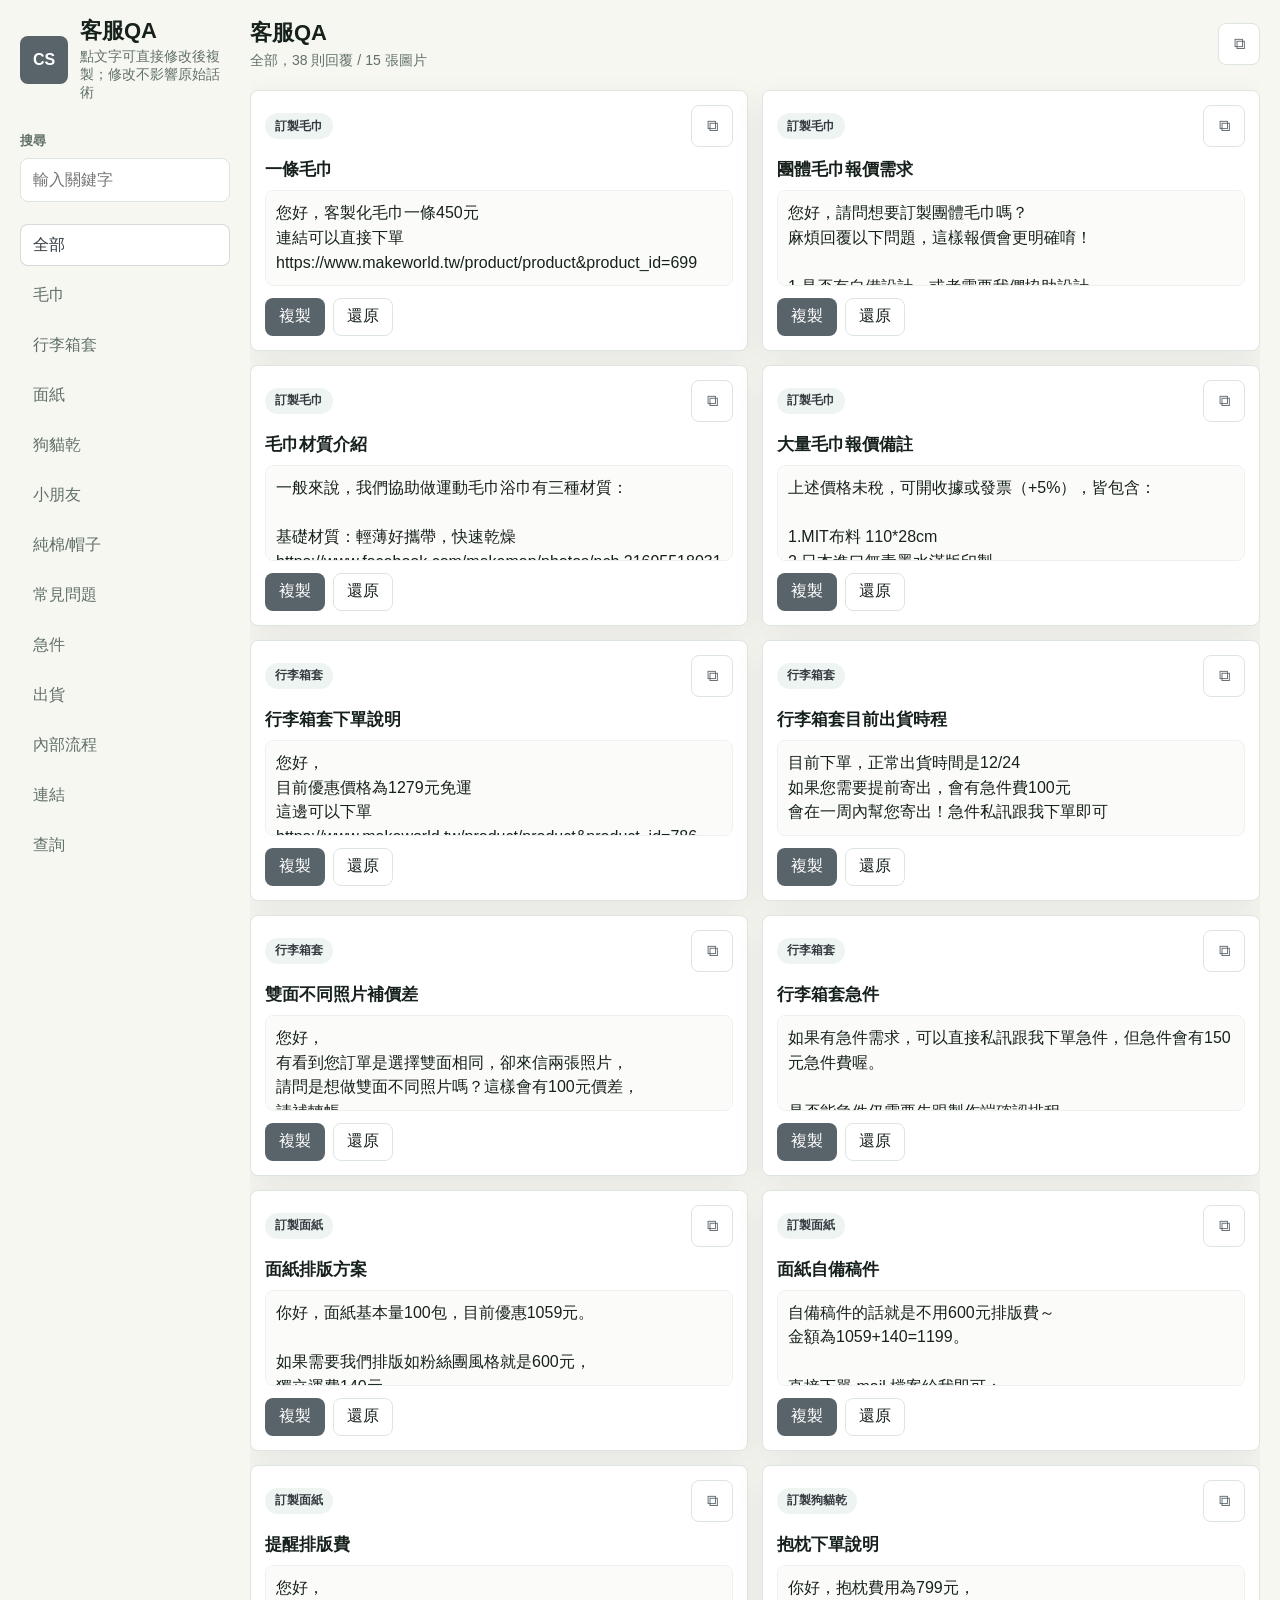
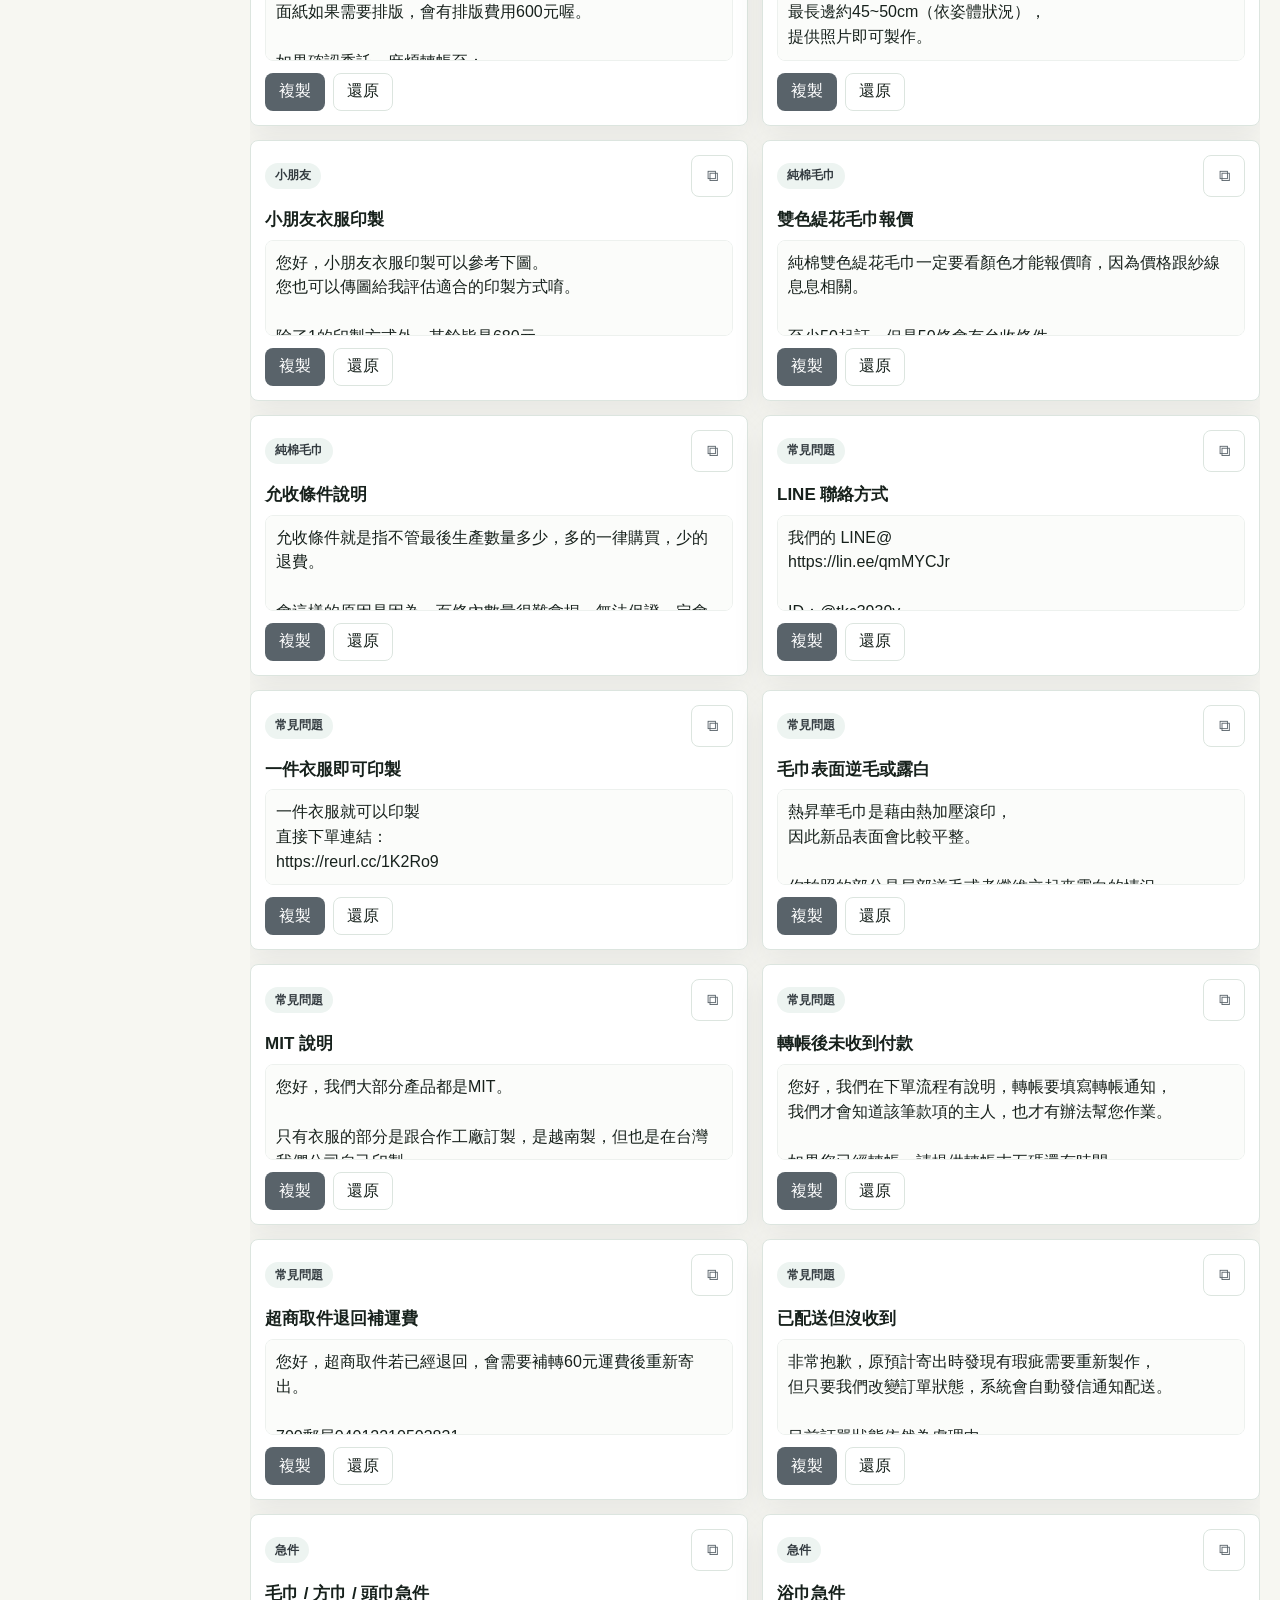
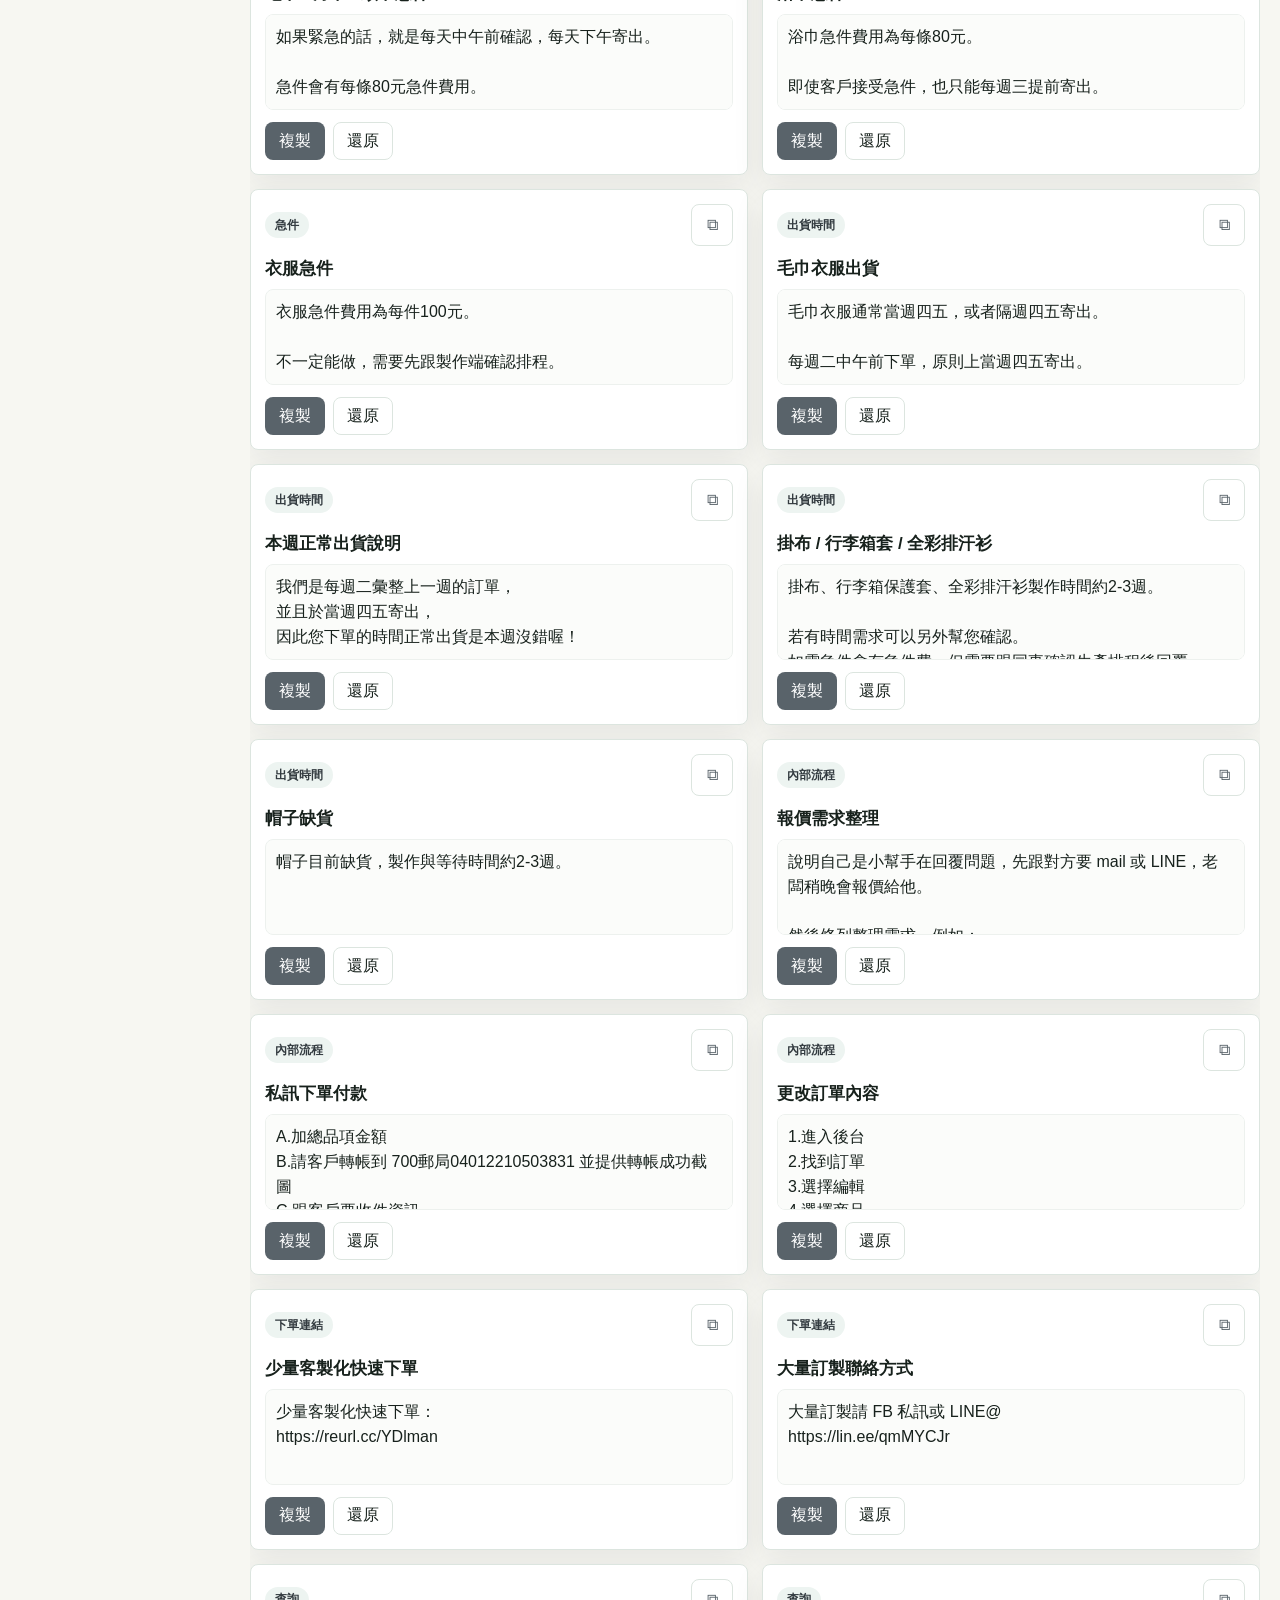
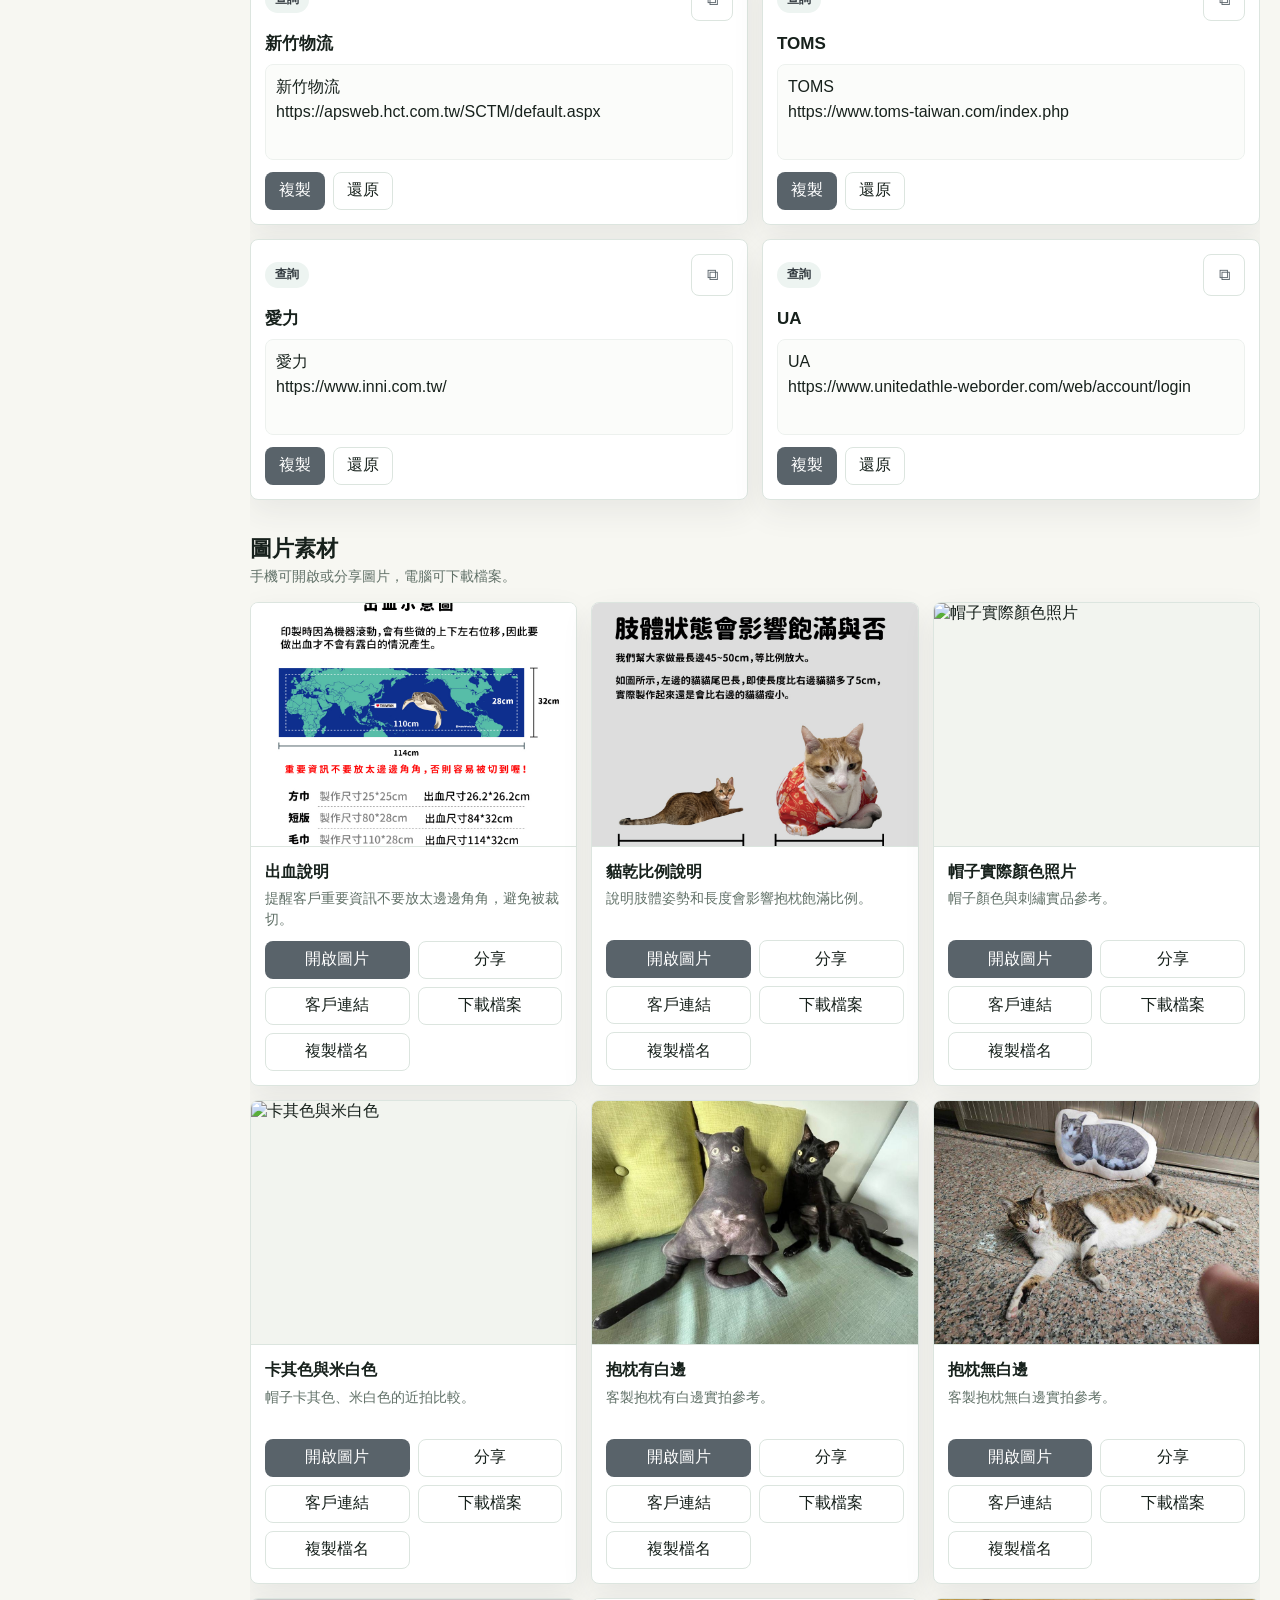
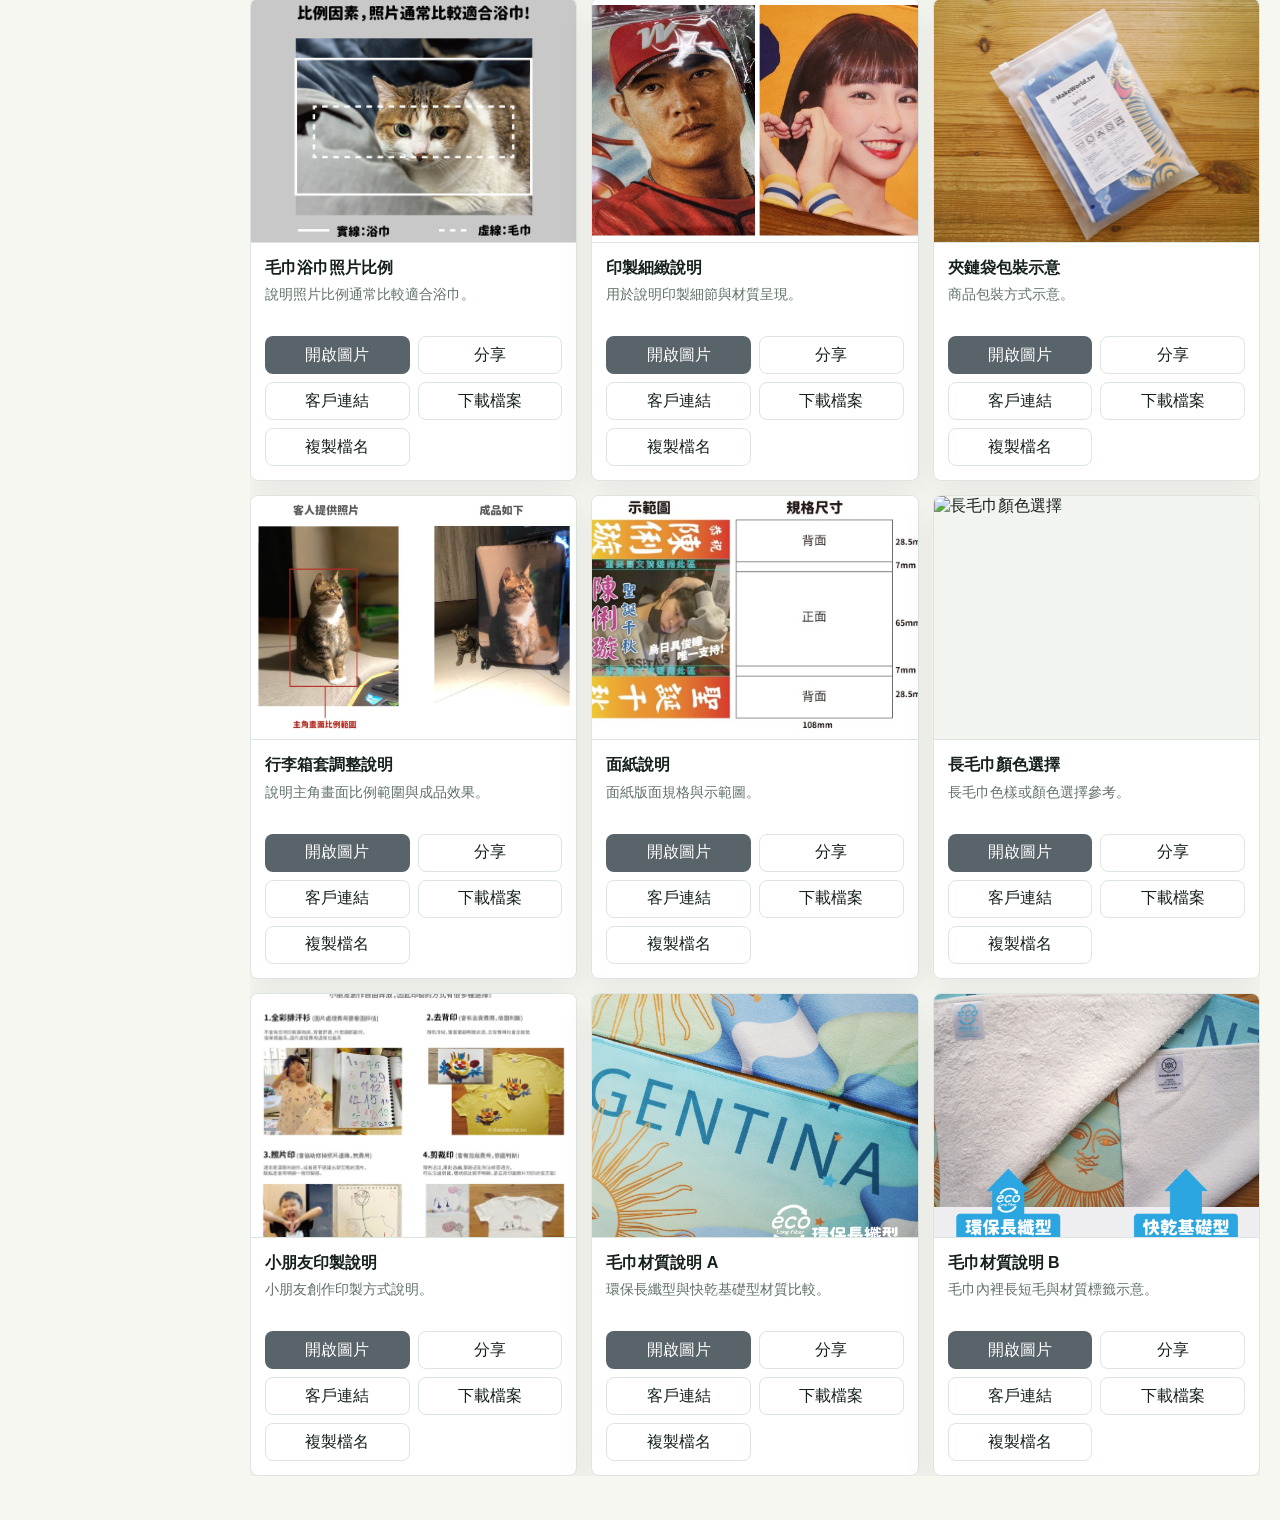
==== customer/index.html @ 4a52d810 "Unify quick tools desktop workflow" ====
<!doctype html>
<html lang="zh-Hant">
  <head>
    <meta charset="UTF-8" />
    <meta name="viewport" content="width=device-width, initial-scale=1.0" />
    <title>客服快捷台</title>
    <link rel="stylesheet" href="styles.css?v=20260612-unified-ui" />
  </head>
  <body>
    <main class="app-shell">
      <section class="workspace">
        <aside class="sidebar" aria-label="常見問題分類">
          <a class="brand" href="../" aria-label="回內部工具台">
            <div class="brand-mark" aria-hidden="true">CS</div>
            <div>
              <h1>客服QA</h1>
              <p>點文字可直接修改後複製；修改不影響原始話術</p>
            </div>
          </a>

          <div class="search-wrap">
            <label for="searchInput">搜尋</label>
            <input id="searchInput" type="search" placeholder="輸入關鍵字" autocomplete="off" />
          </div>

          <div class="tabs" id="tabs" role="tablist" aria-label="分類"></div>
        </aside>

        <section class="content-panel" aria-label="客服素材">
          <div class="toolbar">
            <div>
              <h2>客服QA</h2>
              <p id="resultCount">載入中</p>
            </div>
            <button class="icon-button" id="copyAllButton" type="button" title="複製目前顯示的全部回覆" aria-label="複製目前顯示的全部回覆">
              <span aria-hidden="true">⧉</span>
            </button>
          </div>

          <div class="faq-grid" id="faqGrid"></div>

          <div class="asset-header">
            <div>
              <h2>圖片素材</h2>
              <p>手機可開啟或分享圖片，電腦可下載檔案。</p>
            </div>
          </div>
          <div class="asset-grid" id="assetGrid"></div>
        </section>
      </section>
    </main>

    <div class="toast" id="toast" role="status" aria-live="polite"></div>

    <script src="script.js?v=20260612-unified-ui"></script>
  </body>
</html>
---- customer/styles.css ----
:root {
  color-scheme: light;
  --ink: #17211c;
  --muted: #617168;
  --line: #dce5df;
  --panel: #ffffff;
  --paper: #f7f8f3;
  --accent: #59636a;
  --accent-strong: #333b40;
  --warm: #8b6f5d;
  --blue: #59636a;
  --shadow: 0 18px 50px rgba(48, 56, 61, 0.11);
}

* {
  box-sizing: border-box;
}

body {
  margin: 0;
  min-height: 100vh;
  font-family: Inter, "Noto Sans TC", "PingFang TC", "Microsoft JhengHei", Arial, sans-serif;
  background: #f7f7f2;
  color: var(--ink);
}

button,
input,
textarea {
  font: inherit;
}

.app-shell {
  width: min(1240px, calc(100% - 28px));
  min-height: 100vh;
  margin: 0 auto;
  padding: 18px 0 44px;
}

.workspace {
  display: grid;
  grid-template-columns: 210px minmax(0, 1fr);
  gap: 20px;
  min-height: calc(100vh - 62px);
}

.sidebar {
  padding: 0;
  border-right: 0;
  background: transparent;
}

.brand {
  display: grid;
  grid-template-columns: 48px 1fr;
  gap: 12px;
  align-items: center;
  color: inherit;
  text-decoration: none;
}

.brand-mark {
  display: grid;
  place-items: center;
  width: 48px;
  height: 48px;
  border-radius: 8px;
  background: var(--accent);
  color: white;
  font-weight: 800;
  letter-spacing: 0;
}

h1,
h2,
p {
  margin: 0;
}

h1 {
  font-size: 22px;
  line-height: 1.2;
}

.brand p,
.toolbar p,
.asset-header p {
  color: var(--muted);
  margin-top: 4px;
  font-size: 14px;
}

.search-wrap {
  margin-top: 30px;
}

.search-wrap label {
  display: block;
  margin-bottom: 8px;
  color: var(--muted);
  font-size: 13px;
  font-weight: 700;
}

.search-wrap input {
  width: 100%;
  height: 44px;
  border: 1px solid var(--line);
  border-radius: 8px;
  padding: 0 12px;
  background: white;
  color: var(--ink);
  outline: none;
}

.search-wrap input:focus {
  border-color: var(--accent);
  box-shadow: 0 0 0 3px rgba(23, 107, 91, 0.14);
}

.tabs {
  display: grid;
  gap: 8px;
  margin-top: 22px;
}

.tab {
  min-height: 42px;
  border: 1px solid transparent;
  border-radius: 8px;
  background: transparent;
  color: var(--muted);
  text-align: left;
  padding: 0 12px;
  cursor: pointer;
}

.tab:hover,
.tab.active {
  border-color: rgba(89, 99, 106, 0.24);
  background: white;
  color: var(--accent-strong);
}

.content-panel {
  min-width: 0;
  padding: 0;
  overflow: hidden;
}

.toolbar,
.asset-header {
  display: flex;
  align-items: center;
  justify-content: space-between;
  gap: 16px;
}

.toolbar h2,
.asset-header h2 {
  font-size: 22px;
}

.icon-button {
  display: grid;
  place-items: center;
  flex: 0 0 auto;
  width: 42px;
  height: 42px;
  border: 1px solid var(--line);
  border-radius: 8px;
  background: white;
  color: var(--accent);
  cursor: pointer;
}

.icon-button:hover {
  border-color: var(--accent);
  background: #f2faf7;
}

.faq-grid {
  display: grid;
  grid-template-columns: repeat(2, minmax(0, 1fr));
  gap: 14px;
  margin-top: 20px;
}

.faq-card,
.asset-card {
  border: 1px solid var(--line);
  border-radius: 8px;
  background: var(--panel);
  box-shadow: 0 12px 32px rgba(48, 56, 61, 0.08);
  overflow: hidden;
}

.faq-card {
  display: grid;
  grid-template-rows: auto 1fr auto;
  min-height: 230px;
}

.faq-top {
  display: flex;
  align-items: center;
  justify-content: space-between;
  gap: 10px;
  padding: 14px 14px 0;
}

.tag {
  display: inline-flex;
  align-items: center;
  min-height: 26px;
  border-radius: 999px;
  padding: 0 10px;
  background: #edf4f1;
  color: var(--accent-strong);
  font-size: 12px;
  font-weight: 800;
}

.faq-card h3 {
  margin: 12px 14px 8px;
  font-size: 17px;
  line-height: 1.35;
}

.reply-text {
  margin: 0 14px;
  resize: none;
  min-height: 96px;
  border: 1px solid #edf1ee;
  border-radius: 8px;
  padding: 10px;
  color: var(--ink);
  background: #fbfcfa;
  line-height: 1.55;
}

.card-actions {
  display: flex;
  gap: 8px;
  padding: 12px 14px 14px;
}

.primary-button,
.secondary-button {
  display: inline-flex;
  align-items: center;
  justify-content: center;
  min-height: 38px;
  border-radius: 8px;
  border: 1px solid transparent;
  padding: 0 13px;
  cursor: pointer;
  white-space: nowrap;
  text-decoration: none;
}

.primary-button {
  background: var(--accent);
  color: white;
}

.primary-button:hover {
  background: var(--accent-strong);
}

.secondary-button {
  background: white;
  border-color: var(--line);
  color: var(--ink);
}

.secondary-button:hover {
  border-color: var(--warm);
  color: var(--warm);
}

.asset-header {
  margin-top: 34px;
}

.asset-grid {
  display: grid;
  grid-template-columns: repeat(3, minmax(0, 1fr));
  gap: 14px;
  margin-top: 16px;
}

.asset-preview {
  width: 100%;
  aspect-ratio: 4 / 3;
  display: block;
  background: #f2f4ef;
  border-bottom: 1px solid var(--line);
  object-fit: cover;
}

.asset-body {
  padding: 14px;
}

.asset-body h3 {
  margin: 0;
  font-size: 16px;
  line-height: 1.35;
}

.asset-body p {
  margin-top: 6px;
  min-height: 40px;
  color: var(--muted);
  font-size: 14px;
  line-height: 1.45;
}

.asset-actions {
  display: grid;
  grid-template-columns: repeat(2, minmax(0, 1fr));
  gap: 8px;
  margin-top: 12px;
}

.toast {
  position: fixed;
  right: 24px;
  bottom: 24px;
  transform: translateY(18px);
  opacity: 0;
  pointer-events: none;
  min-width: 180px;
  border-radius: 8px;
  background: #17211c;
  color: white;
  padding: 12px 14px;
  box-shadow: var(--shadow);
  transition: 180ms ease;
}

.toast.show {
  transform: translateY(0);
  opacity: 1;
}

.empty {
  grid-column: 1 / -1;
  min-height: 180px;
  display: grid;
  place-items: center;
  border: 1px dashed var(--line);
  border-radius: 8px;
  color: var(--muted);
  background: rgba(255, 255, 255, 0.65);
}

@media (max-width: 980px) {
  .app-shell {
    padding: 12px;
  }

  .workspace {
    grid-template-columns: 1fr;
  }

  .sidebar {
    border-right: 0;
    border-bottom: 1px solid var(--line);
  }

  .tabs {
    grid-template-columns: repeat(4, minmax(0, 1fr));
  }

  .tab {
    text-align: center;
    padding: 0 6px;
  }

  .faq-grid,
  .asset-grid {
    grid-template-columns: 1fr;
  }
}

@media (max-width: 560px) {
  .content-panel,
  .sidebar {
    padding: 18px;
  }

  .brand {
    grid-template-columns: 42px 1fr;
  }

  .brand-mark {
    width: 42px;
    height: 42px;
  }

  .tabs {
    grid-template-columns: repeat(2, minmax(0, 1fr));
  }

  .toolbar,
  .asset-header {
    align-items: flex-start;
  }
}
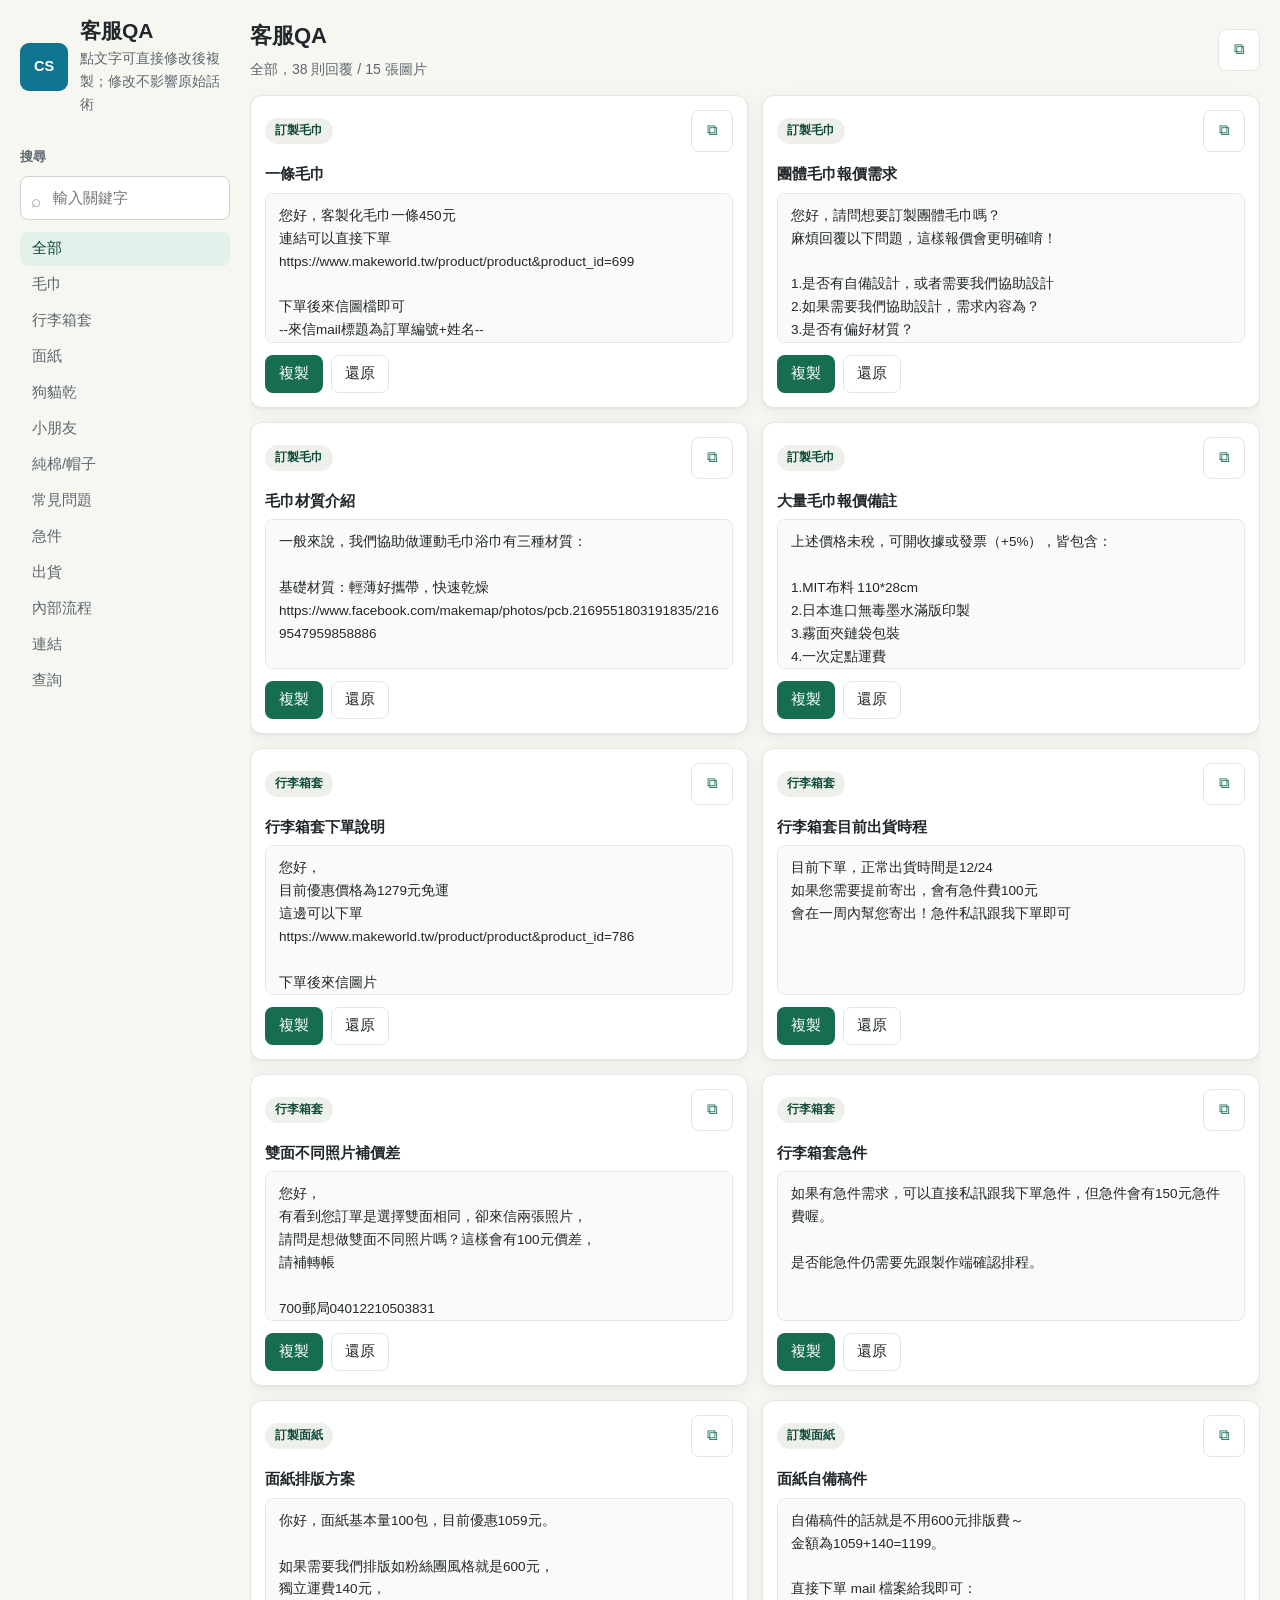
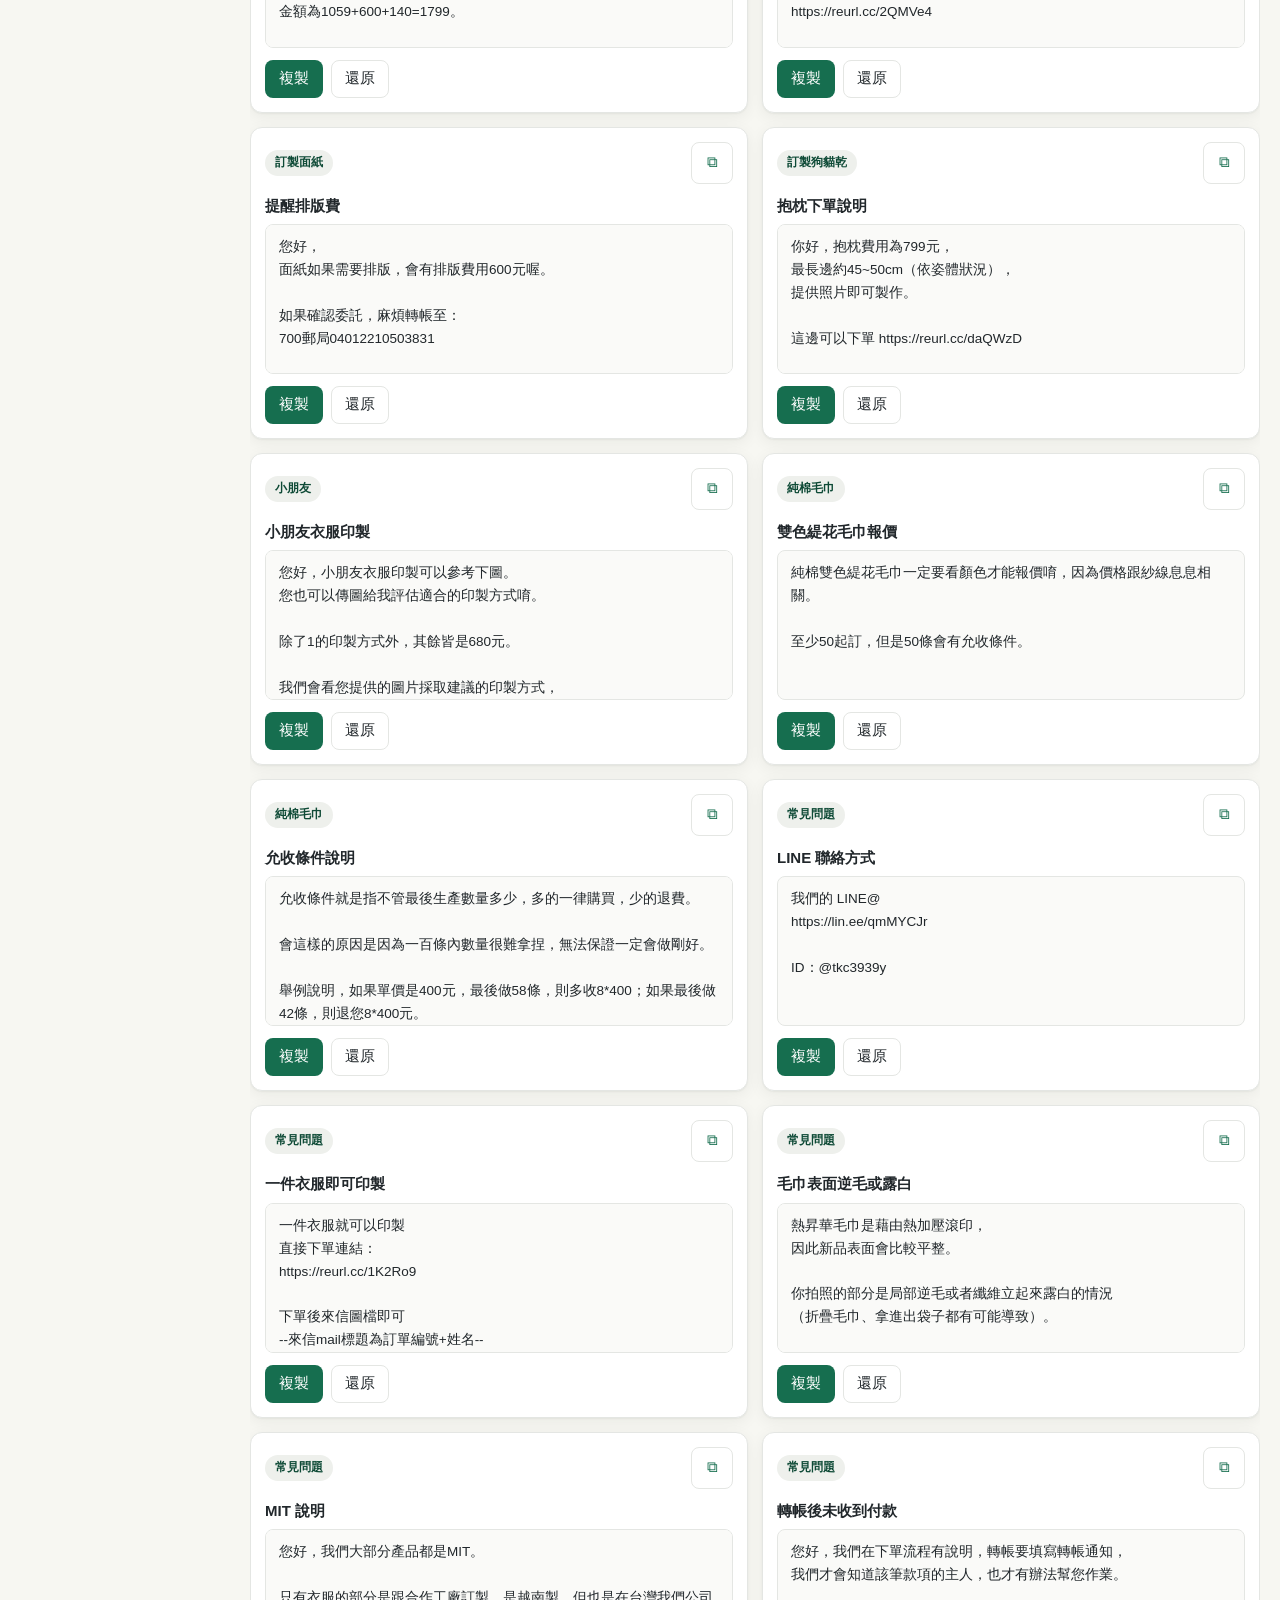
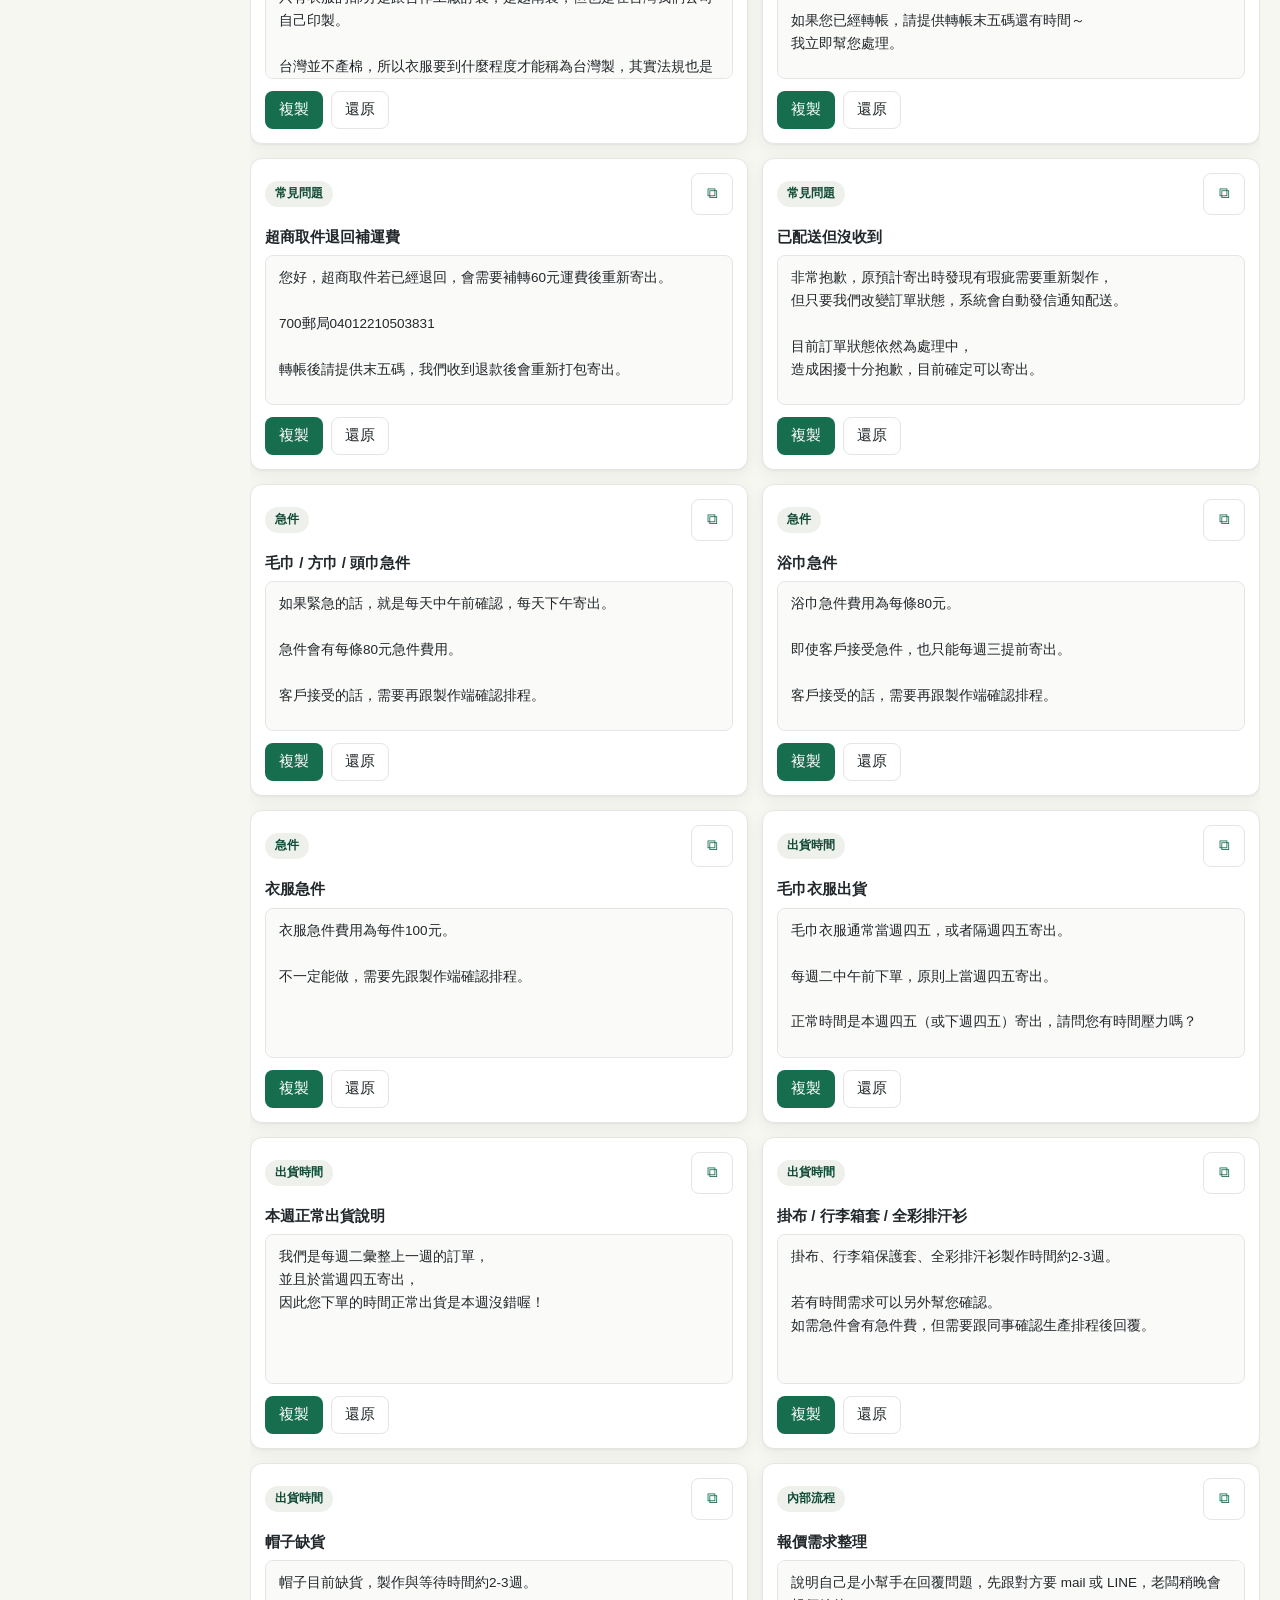
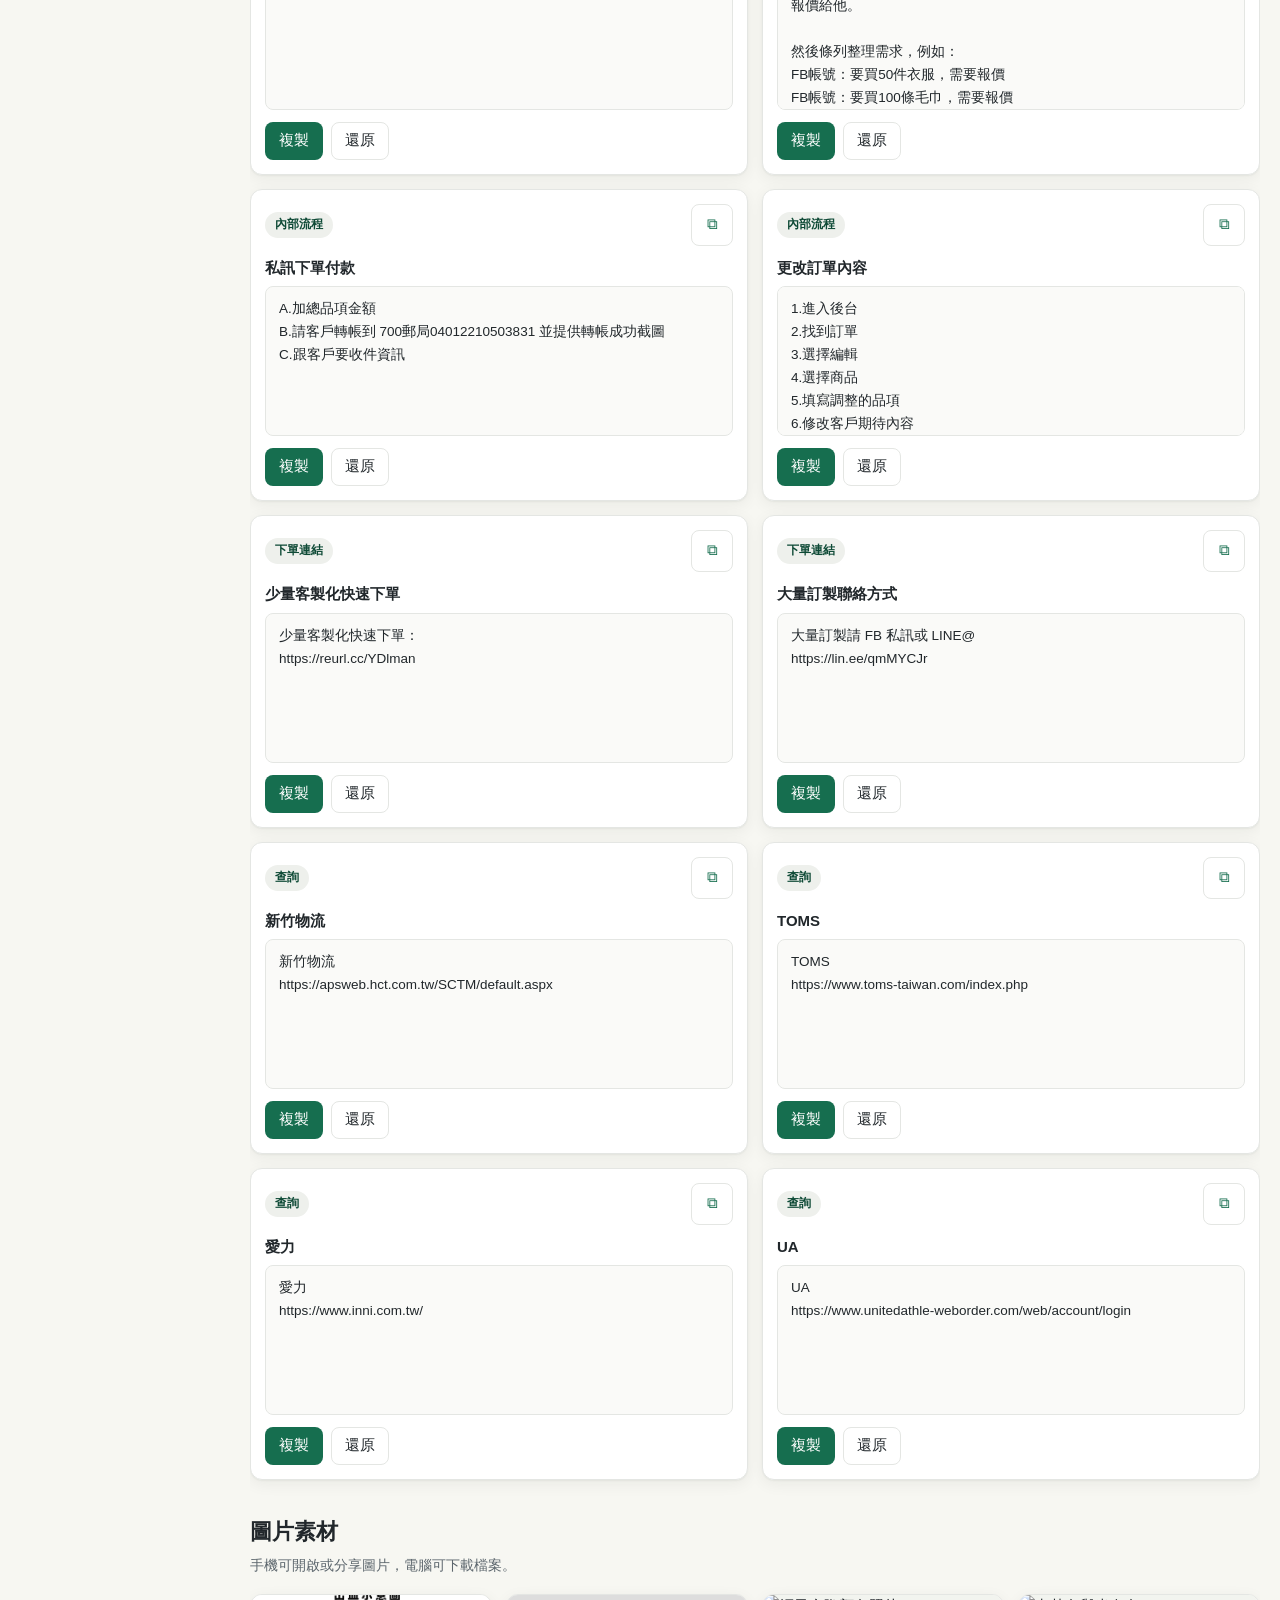
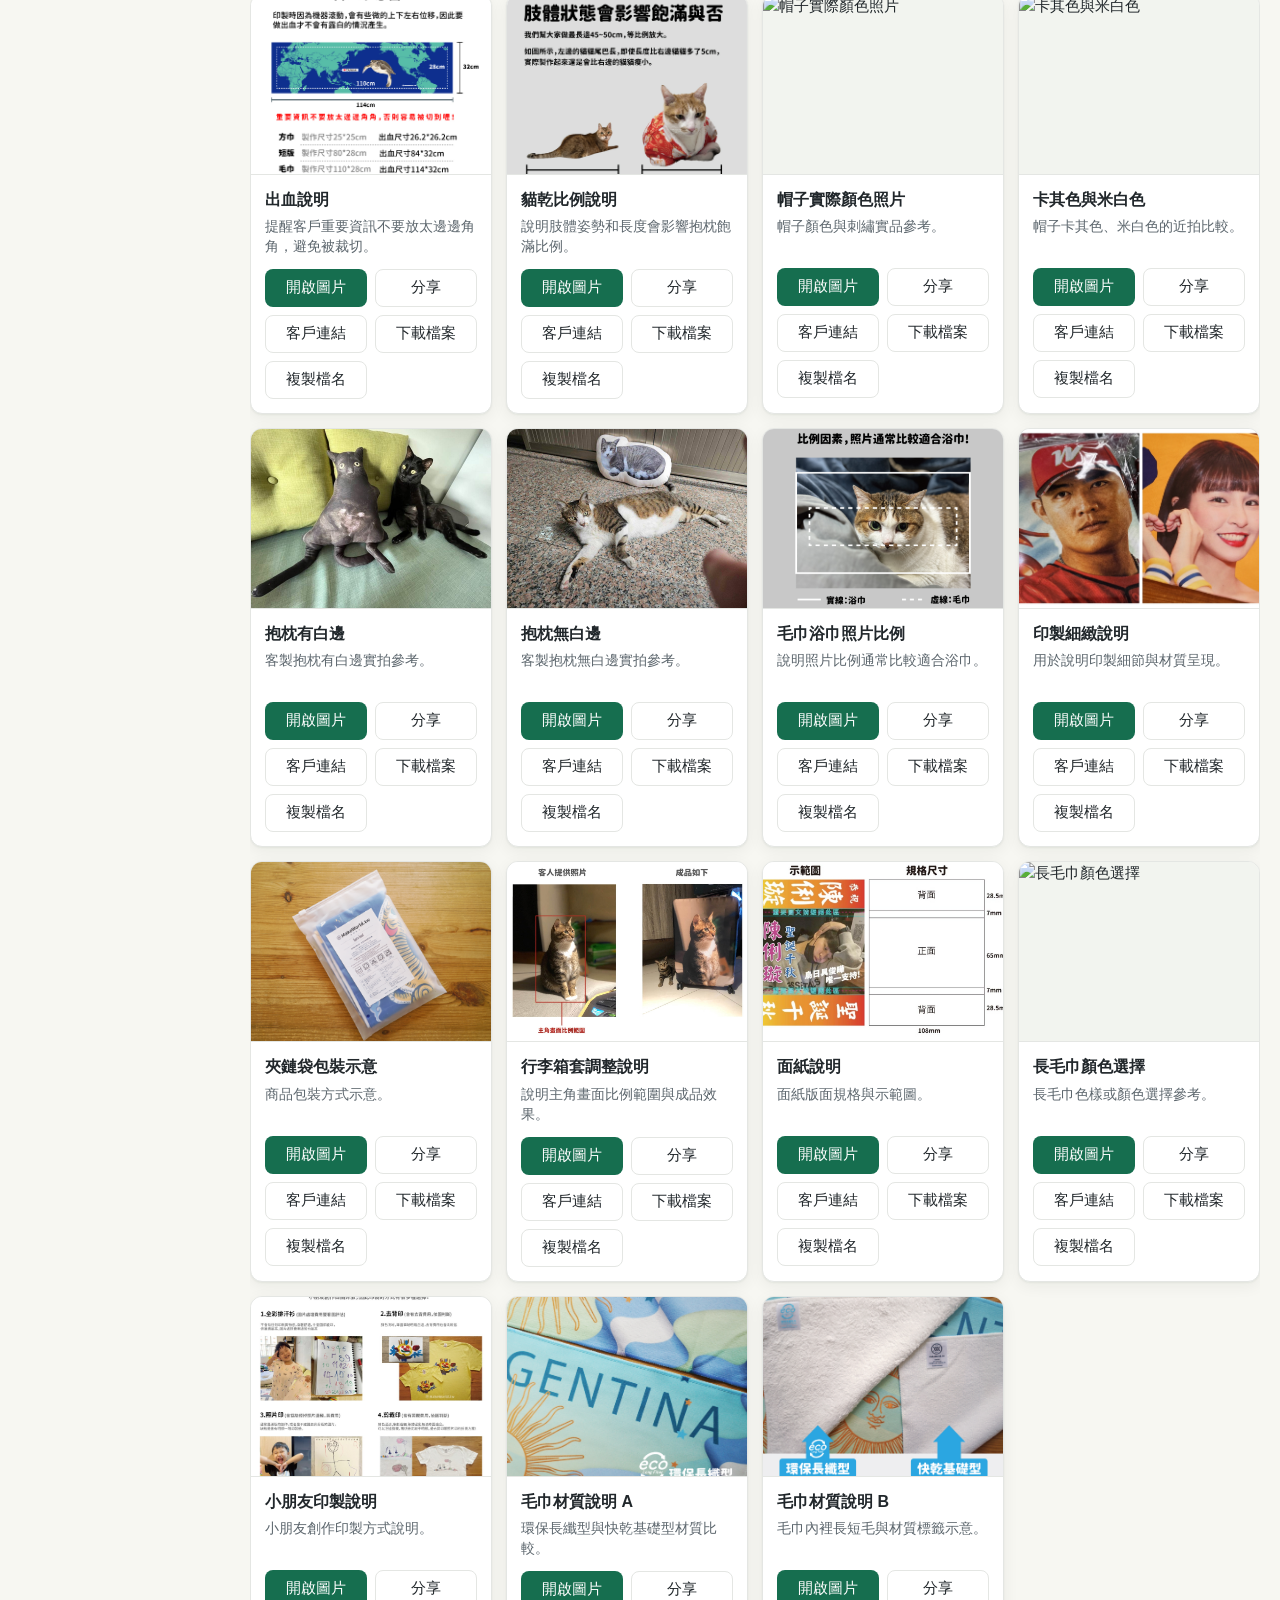
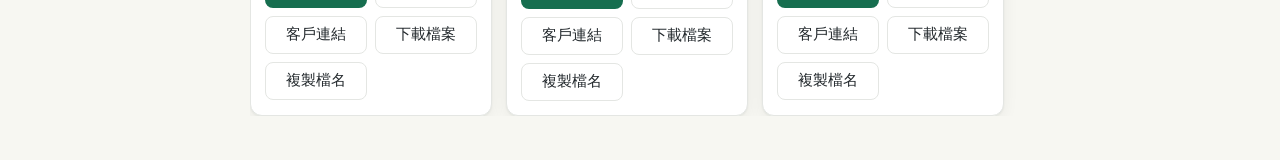
==== commit f9140f13: "Refine quick tools visual system" ====
--- a/customer/index.html
+++ b/customer/index.html
@@ -4,7 +4,7 @@
     <meta charset="UTF-8" />
     <meta name="viewport" content="width=device-width, initial-scale=1.0" />
     <title>客服快捷台</title>
-    <link rel="stylesheet" href="styles.css?v=20260612-unified-ui" />
+    <link rel="stylesheet" href="styles.css?v=20260612-refined-ui" />
   </head>
   <body>
     <main class="app-shell">
@@ -52,6 +52,6 @@
 
     <div class="toast" id="toast" role="status" aria-live="polite"></div>
 
-    <script src="script.js?v=20260612-unified-ui"></script>
+    <script src="script.js?v=20260612-refined-ui"></script>
   </body>
 </html>
--- a/customer/styles.css
+++ b/customer/styles.css
@@ -1,15 +1,21 @@
 :root {
   color-scheme: light;
-  --ink: #17211c;
-  --muted: #617168;
-  --line: #dce5df;
+  --ink: #21272b;
+  --muted: #5c666d;
+  --muted-light: #97a1a8;
+  --line: #e4e6e3;
+  --line-strong: #cdd2ce;
   --panel: #ffffff;
-  --paper: #f7f8f3;
-  --accent: #59636a;
-  --accent-strong: #333b40;
+  --paper: #f4f4f1;
+  --accent: #166e4f;
+  --accent-strong: #0e4a36;
+  --brand-soft: #e3f1ea;
   --warm: #8b6f5d;
-  --blue: #59636a;
-  --shadow: 0 18px 50px rgba(48, 56, 61, 0.11);
+  --blue: #0e7490;
+  --radius: 12px;
+  --radius-s: 8px;
+  --shadow: 0 1px 2px rgba(20, 30, 25, 0.05), 0 4px 16px rgba(20, 30, 25, 0.06);
+  --shadow-lg: 0 4px 10px rgba(20, 30, 25, 0.08), 0 12px 40px rgba(20, 30, 25, 0.12);
 }
 
 * {
@@ -19,9 +25,11 @@
 body {
   margin: 0;
   min-height: 100vh;
-  font-family: Inter, "Noto Sans TC", "PingFang TC", "Microsoft JhengHei", Arial, sans-serif;
+  font-family: "Noto Sans TC", Inter, "PingFang TC", "Microsoft JhengHei", Arial, sans-serif;
   background: #f7f7f2;
   color: var(--ink);
+  font-size: 14.5px;
+  line-height: 1.65;
 }
 
 button,
@@ -64,10 +72,10 @@
   place-items: center;
   width: 48px;
   height: 48px;
-  border-radius: 8px;
-  background: var(--accent);
+  border-radius: 9px;
+  background: var(--blue);
   color: white;
-  font-weight: 800;
+  font-weight: 900;
   letter-spacing: 0;
 }
 
@@ -78,7 +86,7 @@
 }
 
 h1 {
-  font-size: 22px;
+  font-size: 21px;
   line-height: 1.2;
 }
 
@@ -91,7 +99,18 @@
 }
 
 .search-wrap {
+  position: relative;
   margin-top: 30px;
+}
+
+.search-wrap::after {
+  content: "⌕";
+  position: absolute;
+  left: 11px;
+  bottom: 10px;
+  color: var(--muted-light);
+  font-size: 17px;
+  line-height: 1;
 }
 
 .search-wrap label {
@@ -105,9 +124,9 @@
 .search-wrap input {
   width: 100%;
   height: 44px;
-  border: 1px solid var(--line);
-  border-radius: 8px;
-  padding: 0 12px;
+  border: 1px solid var(--line-strong);
+  border-radius: var(--radius-s);
+  padding: 0 12px 0 32px;
   background: white;
   color: var(--ink);
   outline: none;
@@ -119,26 +138,27 @@
 }
 
 .tabs {
-  display: grid;
-  gap: 8px;
-  margin-top: 22px;
+  display: flex;
+  flex-direction: column;
+  gap: 2px;
+  margin-top: 12px;
 }
 
 .tab {
-  min-height: 42px;
+  min-height: 34px;
   border: 1px solid transparent;
-  border-radius: 8px;
+  border-radius: var(--radius-s);
   background: transparent;
   color: var(--muted);
   text-align: left;
-  padding: 0 12px;
+  padding: 0 11px;
   cursor: pointer;
 }
 
 .tab:hover,
 .tab.active {
-  border-color: rgba(89, 99, 106, 0.24);
-  background: white;
+  border-color: transparent;
+  background: var(--brand-soft);
   color: var(--accent-strong);
 }
 
@@ -183,22 +203,22 @@
   display: grid;
   grid-template-columns: repeat(2, minmax(0, 1fr));
   gap: 14px;
-  margin-top: 20px;
+  margin-top: 14px;
 }
 
 .faq-card,
 .asset-card {
   border: 1px solid var(--line);
-  border-radius: 8px;
+  border-radius: var(--radius);
   background: var(--panel);
-  box-shadow: 0 12px 32px rgba(48, 56, 61, 0.08);
+  box-shadow: var(--shadow);
   overflow: hidden;
 }
 
 .faq-card {
   display: grid;
   grid-template-rows: auto 1fr auto;
-  min-height: 230px;
+  min-height: 0;
 }
 
 .faq-top {
@@ -215,7 +235,7 @@
   min-height: 26px;
   border-radius: 999px;
   padding: 0 10px;
-  background: #edf4f1;
+  background: #eef0ec;
   color: var(--accent-strong);
   font-size: 12px;
   font-weight: 800;
@@ -223,20 +243,21 @@
 
 .faq-card h3 {
   margin: 12px 14px 8px;
-  font-size: 17px;
+  font-size: 15px;
   line-height: 1.35;
 }
 
 .reply-text {
   margin: 0 14px;
   resize: none;
-  min-height: 96px;
-  border: 1px solid #edf1ee;
-  border-radius: 8px;
-  padding: 10px;
+  min-height: 150px;
+  border: 1px solid var(--line);
+  border-radius: var(--radius-s);
+  padding: 11px 13px;
   color: var(--ink);
-  background: #fbfcfa;
-  line-height: 1.55;
+  background: #fafaf8;
+  font-size: 13.5px;
+  line-height: 1.7;
 }
 
 .card-actions {
@@ -251,7 +272,7 @@
   align-items: center;
   justify-content: center;
   min-height: 38px;
-  border-radius: 8px;
+  border-radius: var(--radius-s);
   border: 1px solid transparent;
   padding: 0 13px;
   cursor: pointer;
@@ -285,7 +306,7 @@
 
 .asset-grid {
   display: grid;
-  grid-template-columns: repeat(3, minmax(0, 1fr));
+  grid-template-columns: repeat(auto-fill, minmax(230px, 1fr));
   gap: 14px;
   margin-top: 16px;
 }
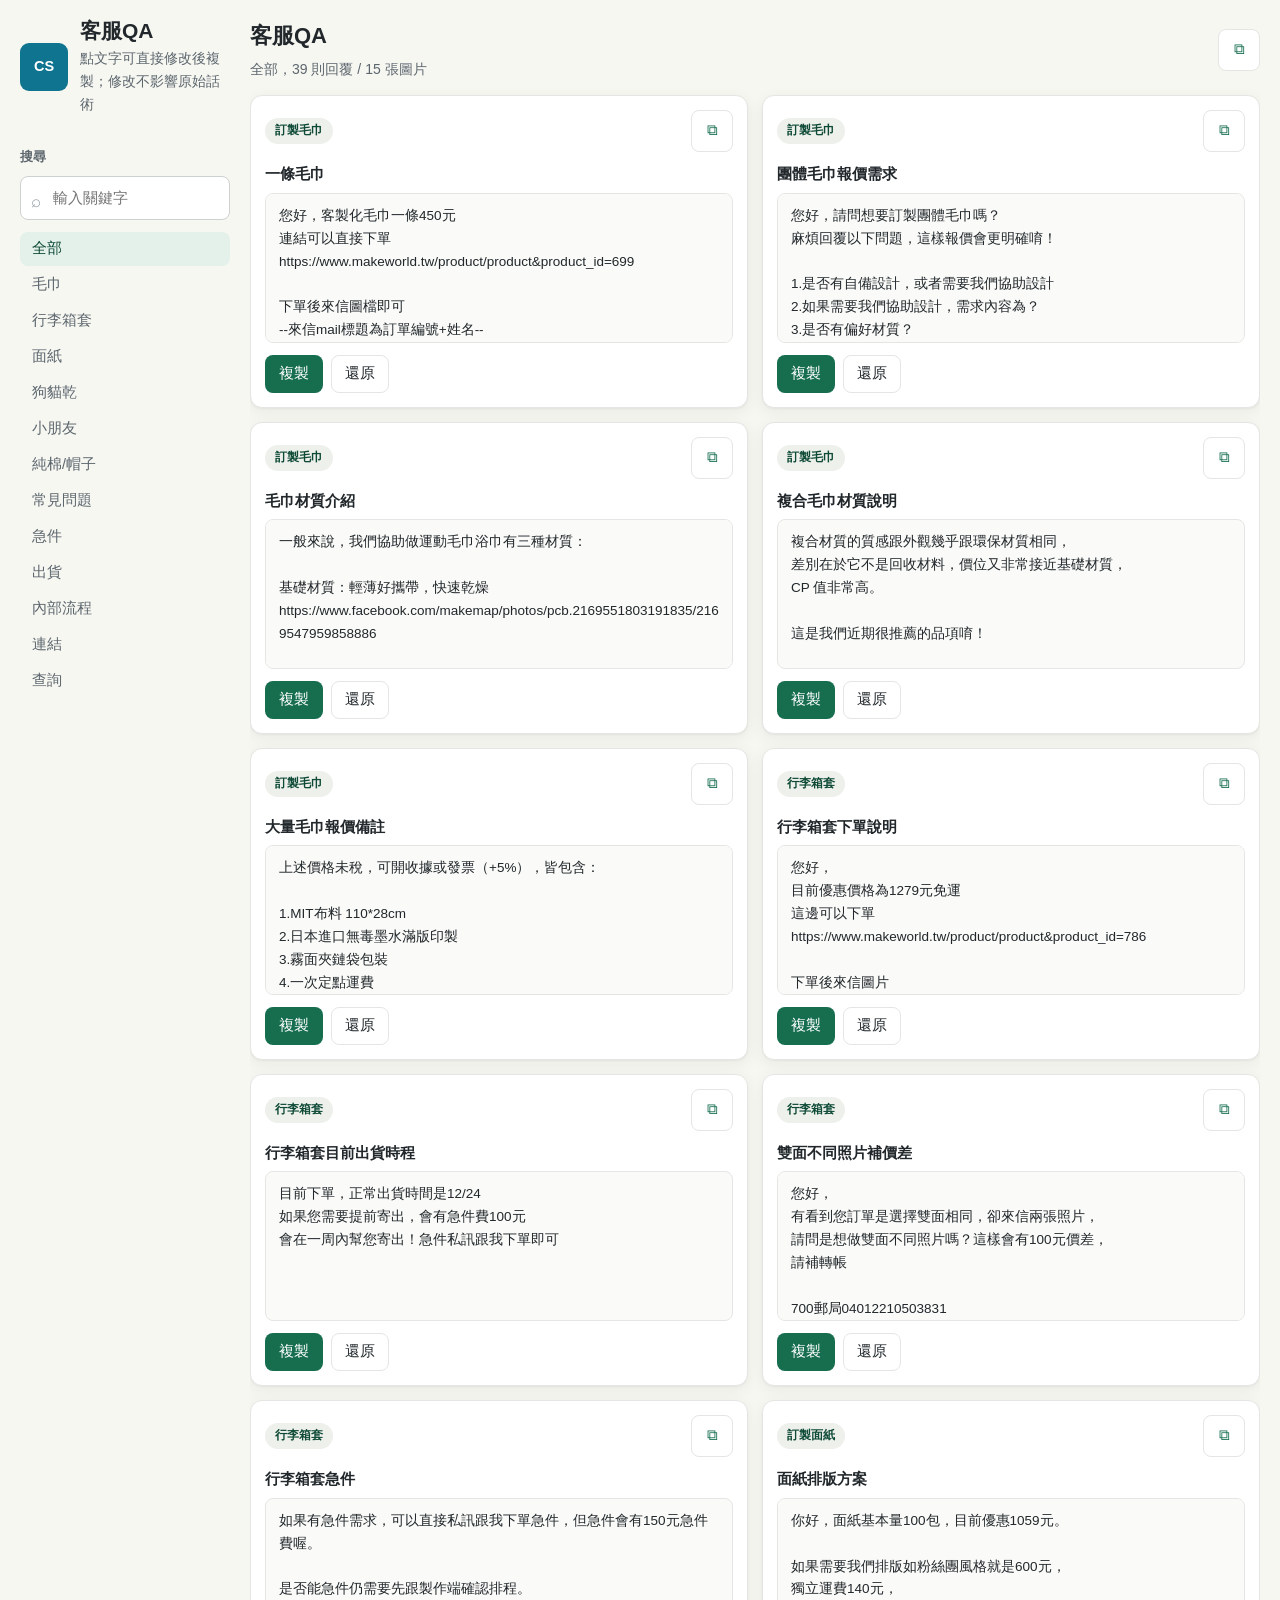
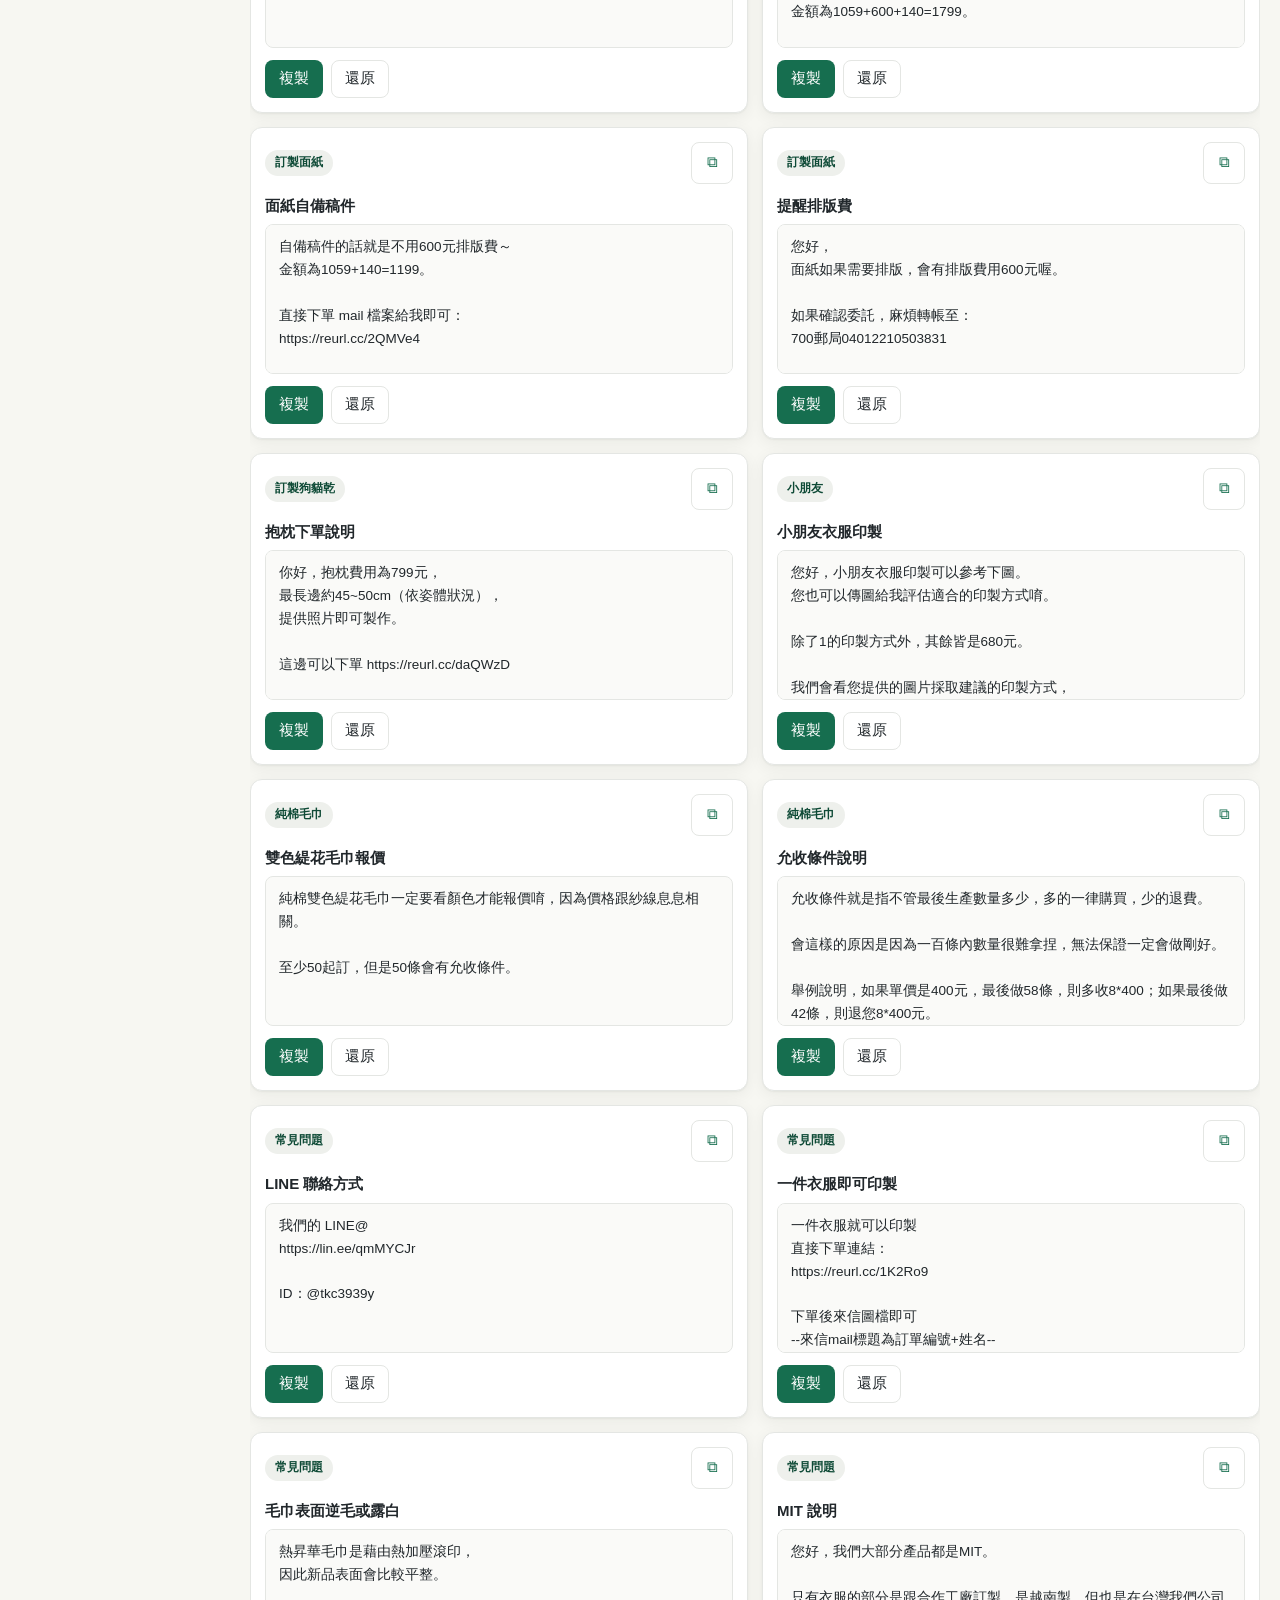
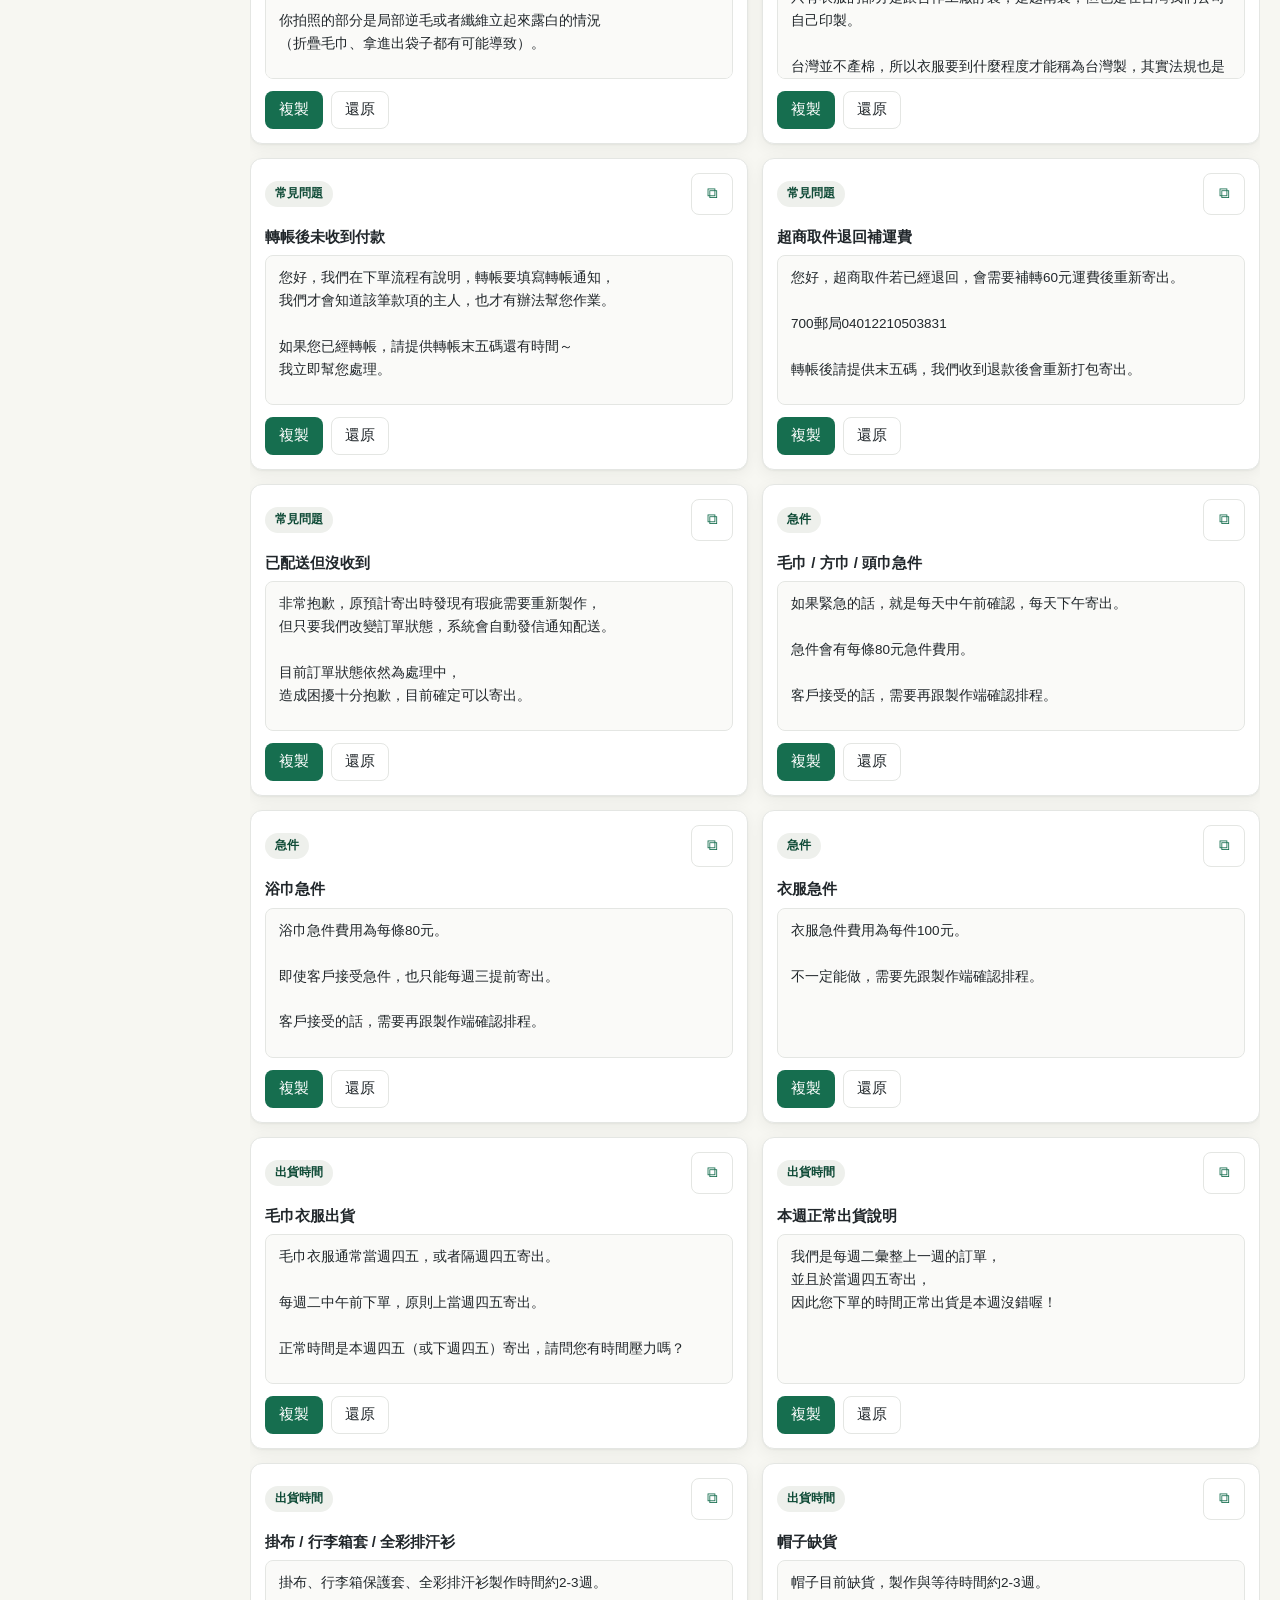
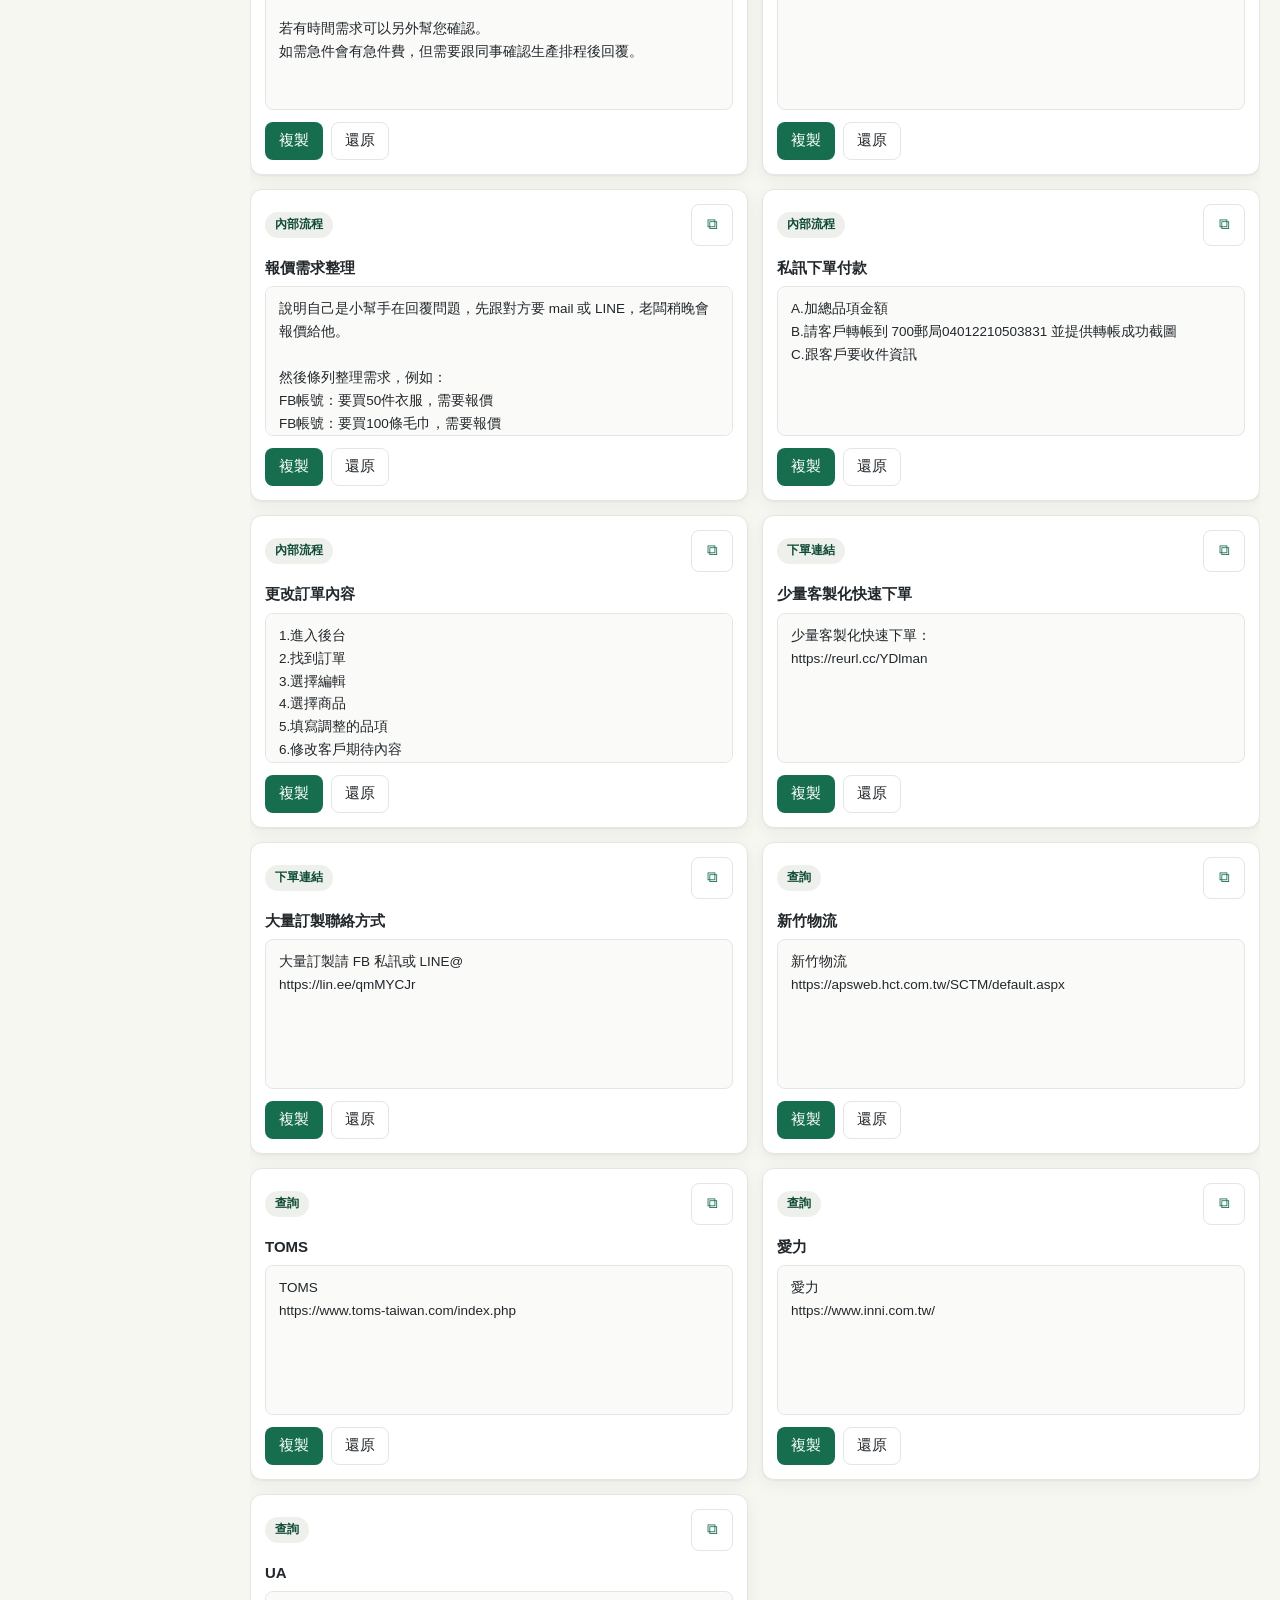
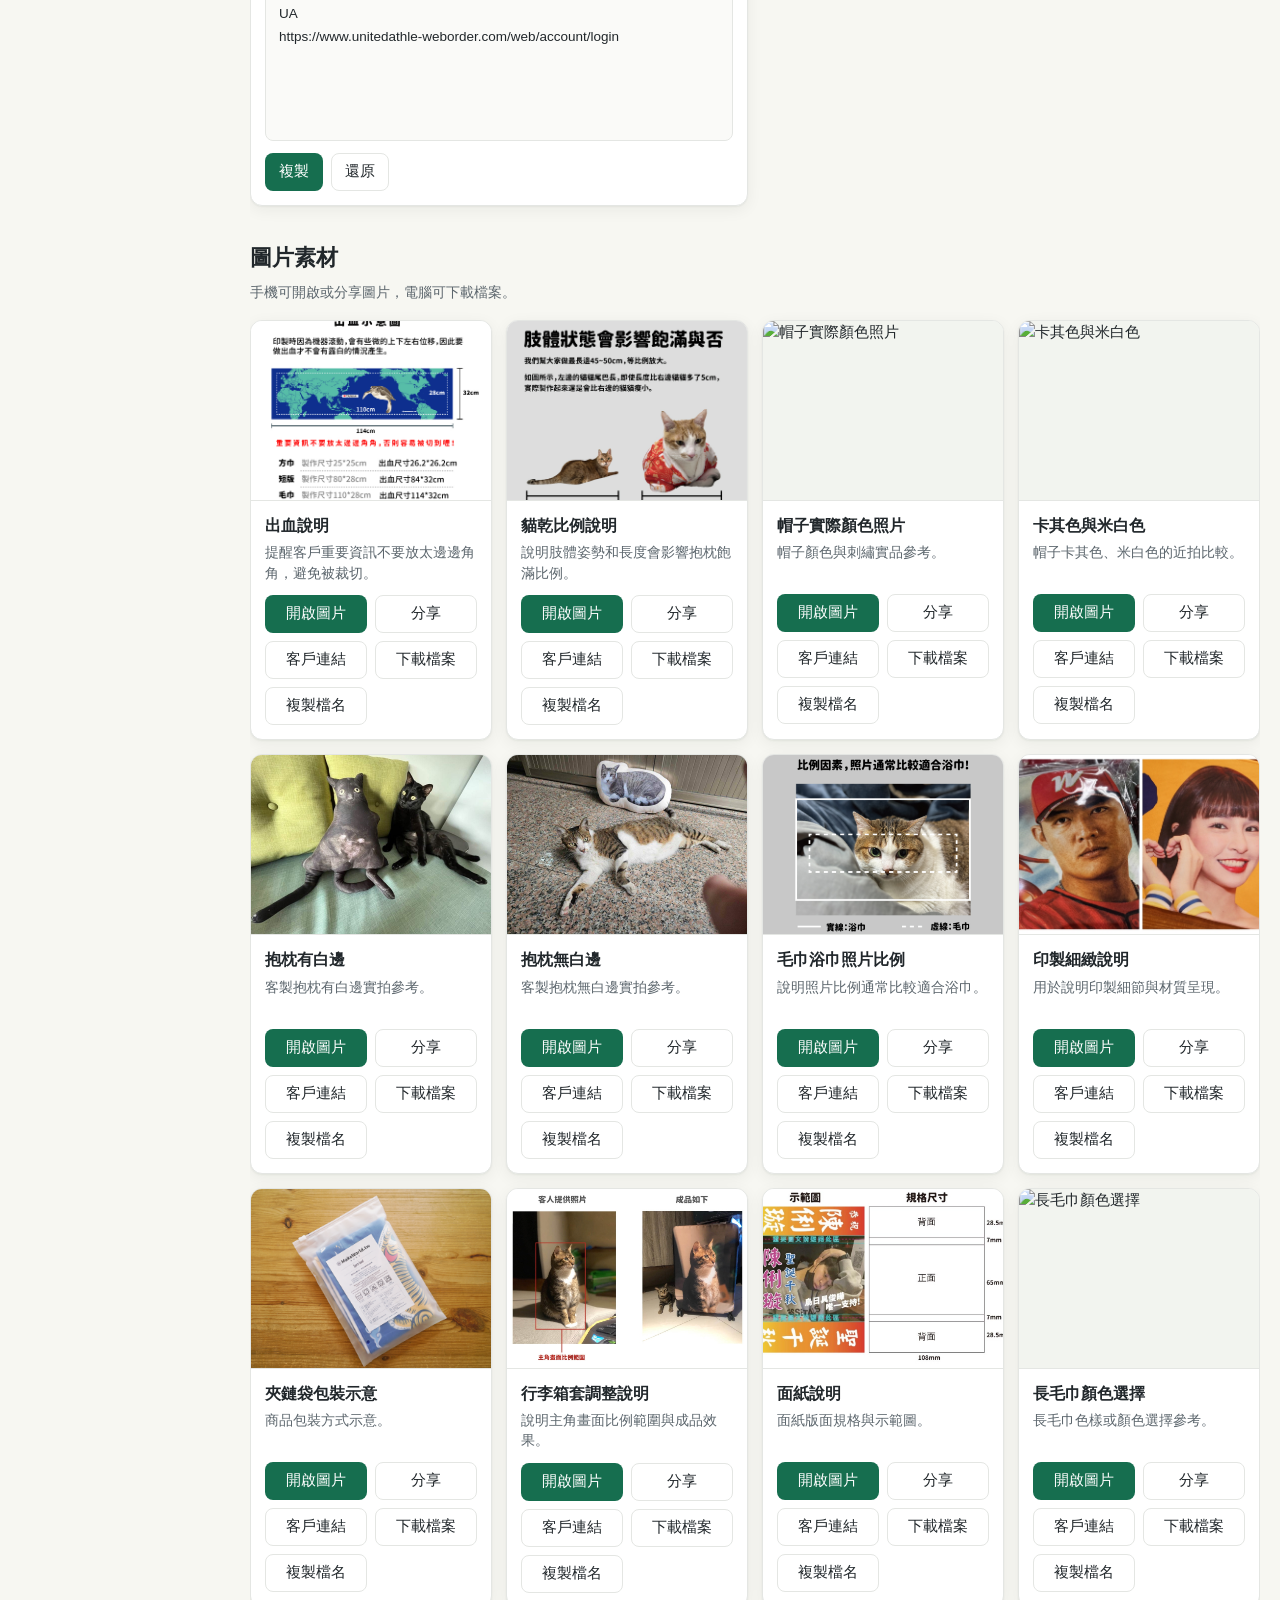
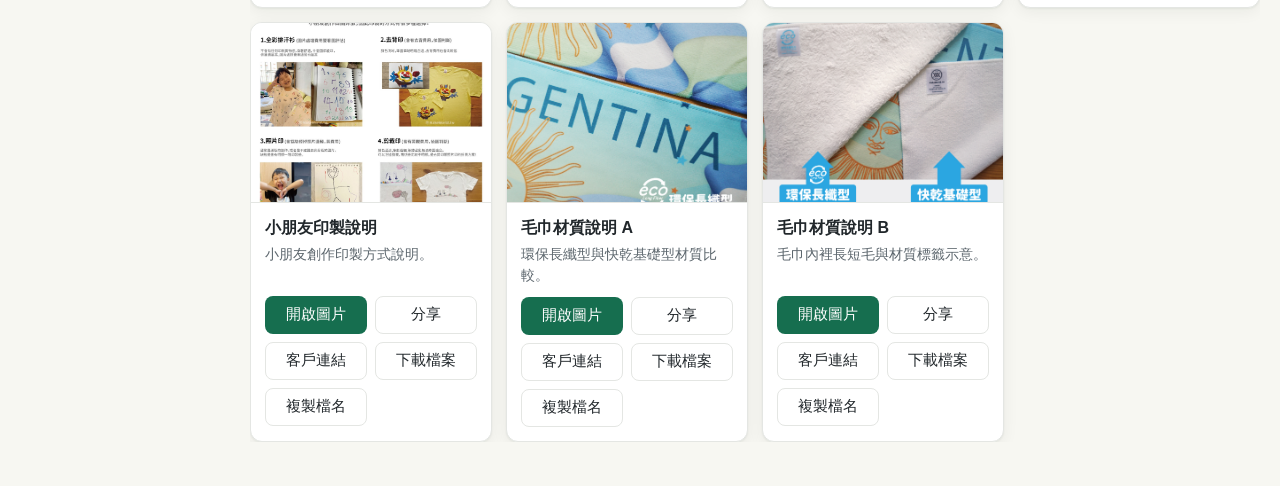
==== commit fc69554f: "Add composite towel material FAQ" ====
--- a/customer/index.html
+++ b/customer/index.html
@@ -52,6 +52,6 @@
 
     <div class="toast" id="toast" role="status" aria-live="polite"></div>
 
-    <script src="script.js?v=20260612-refined-ui"></script>
+    <script src="script.js?v=20260724-composite-towel"></script>
   </body>
 </html>
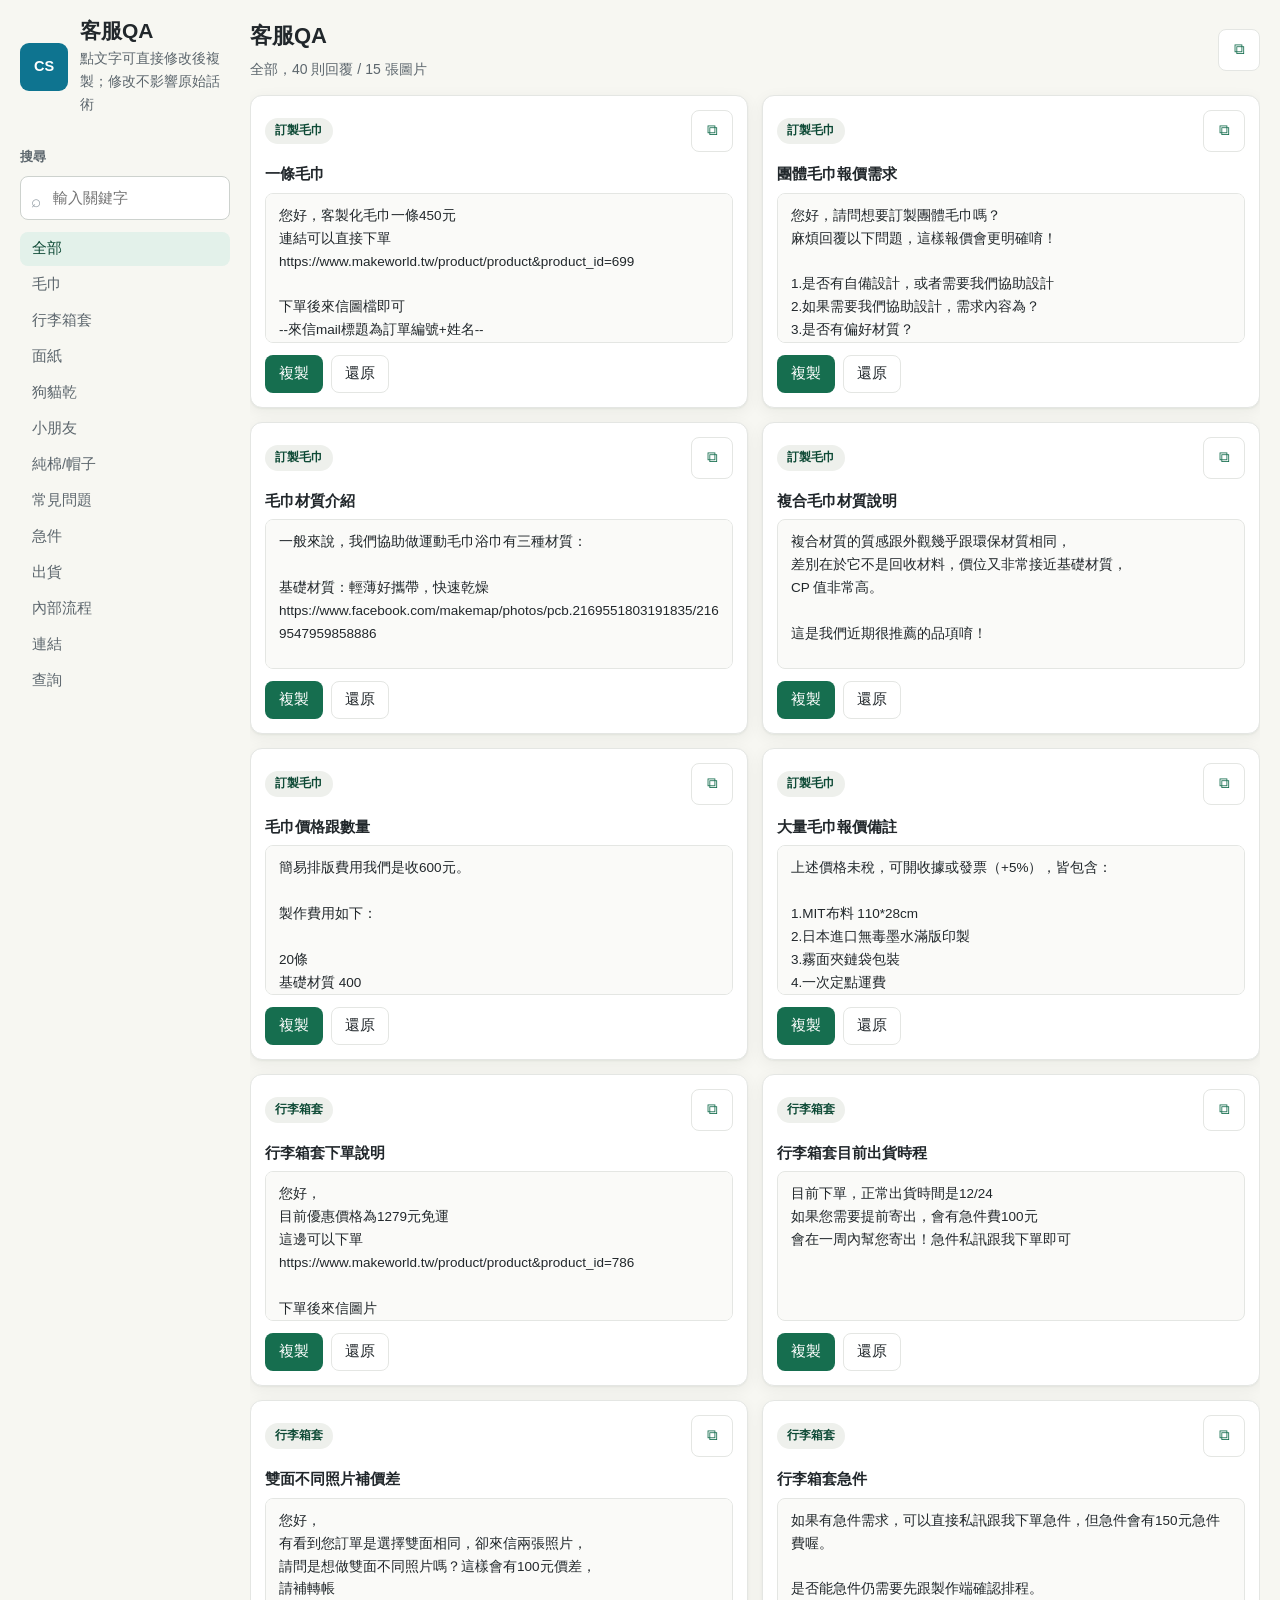
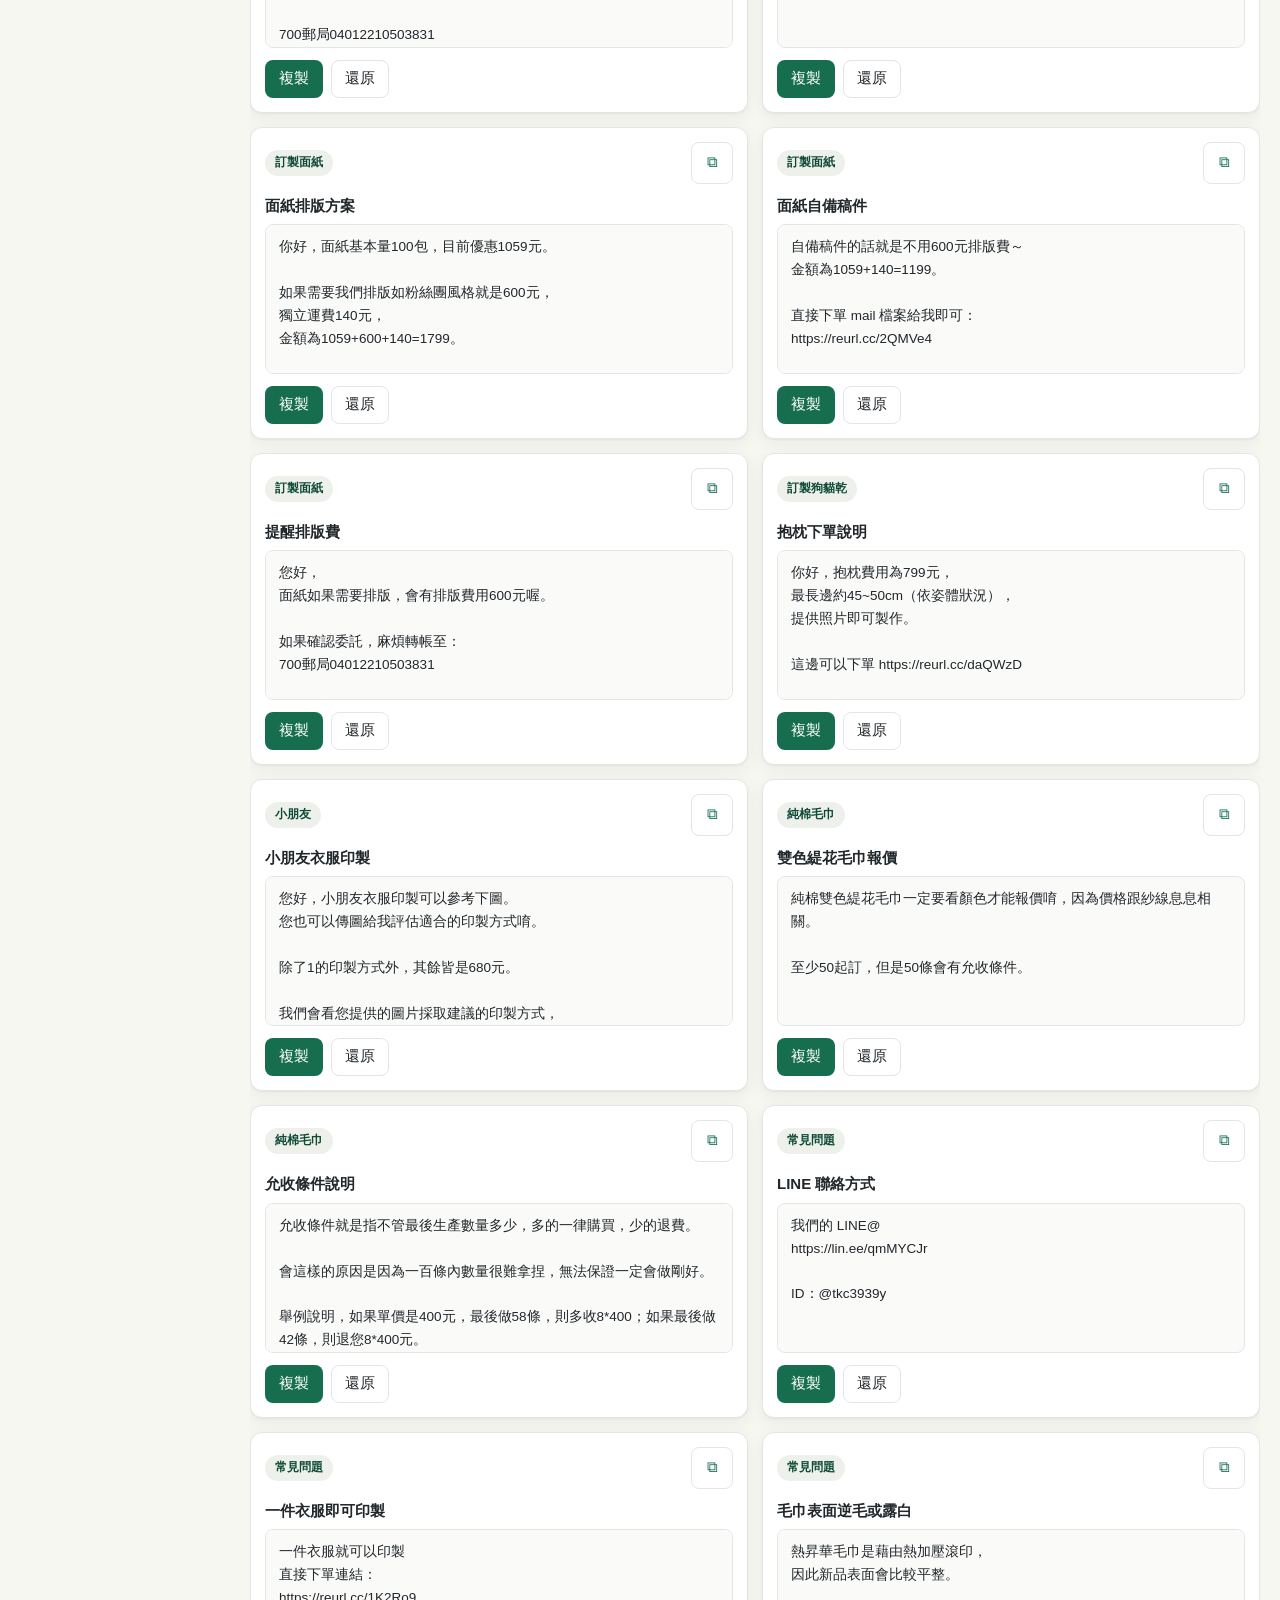
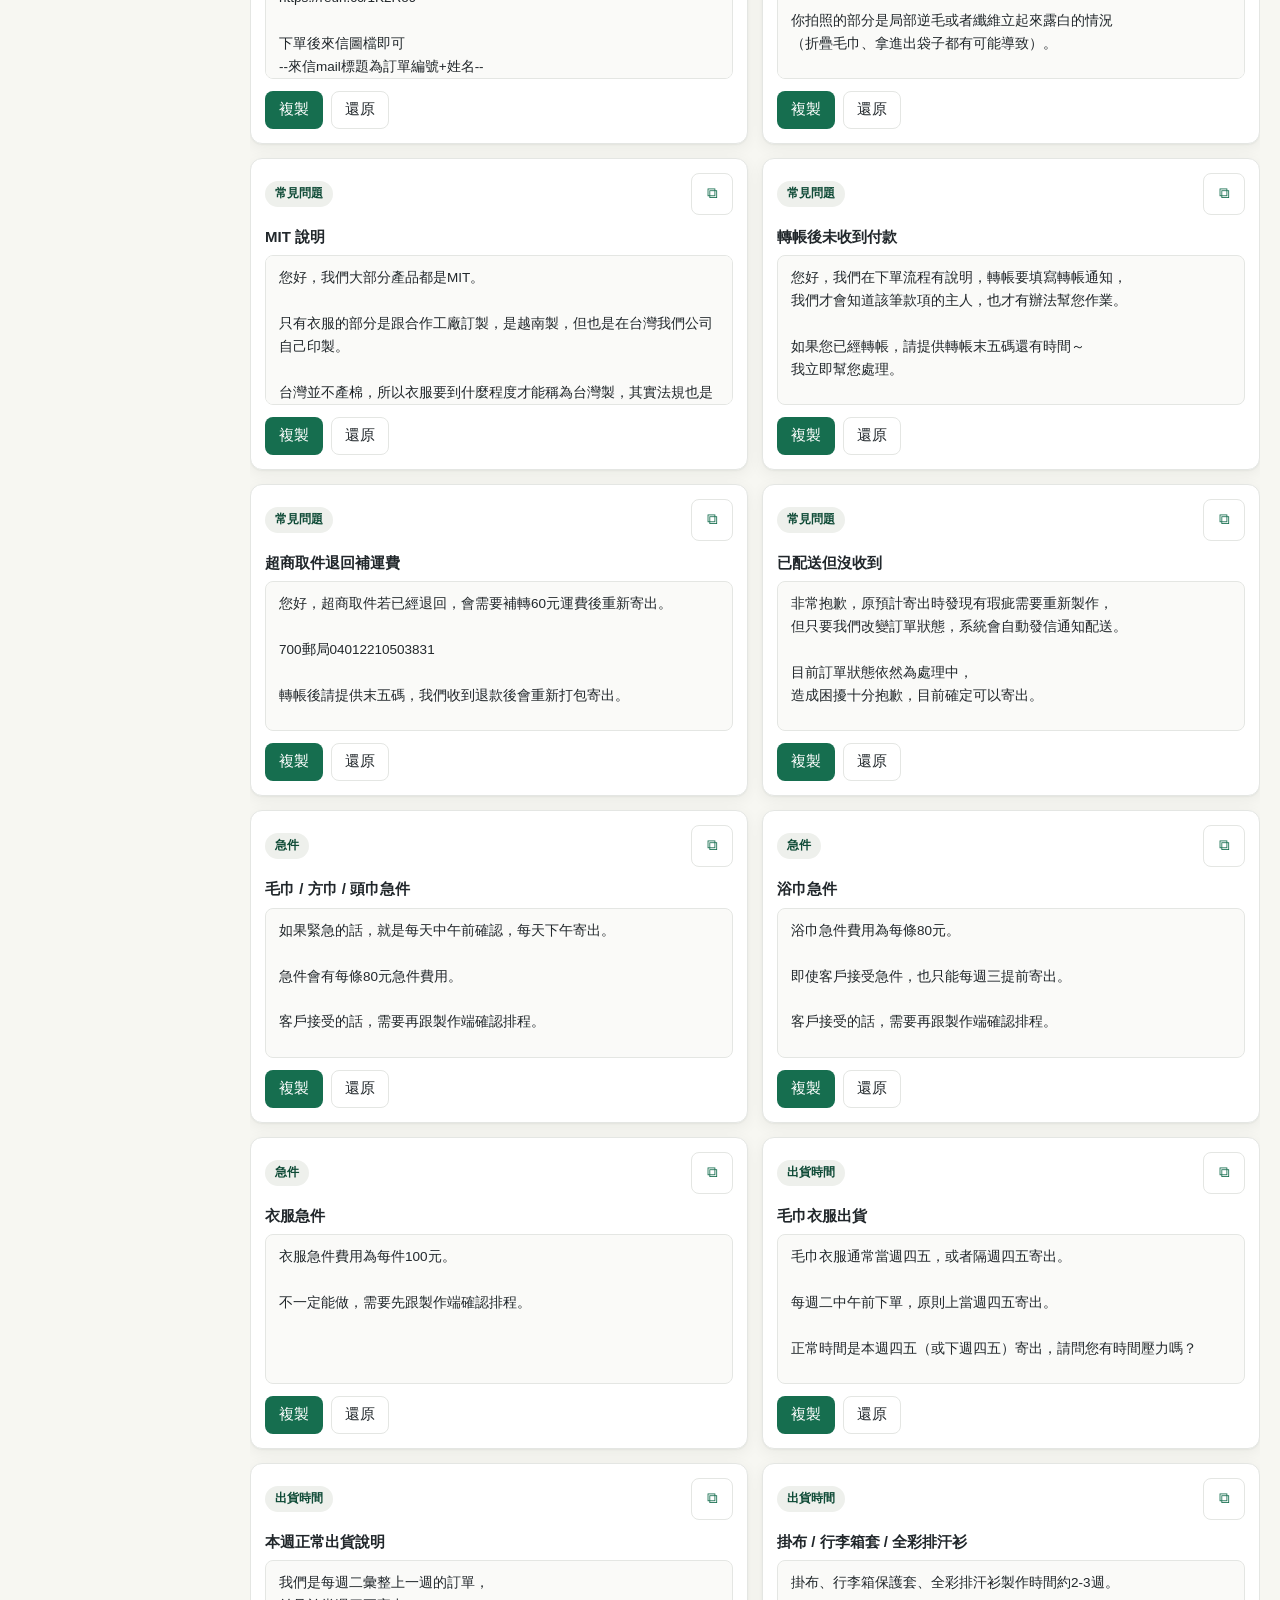
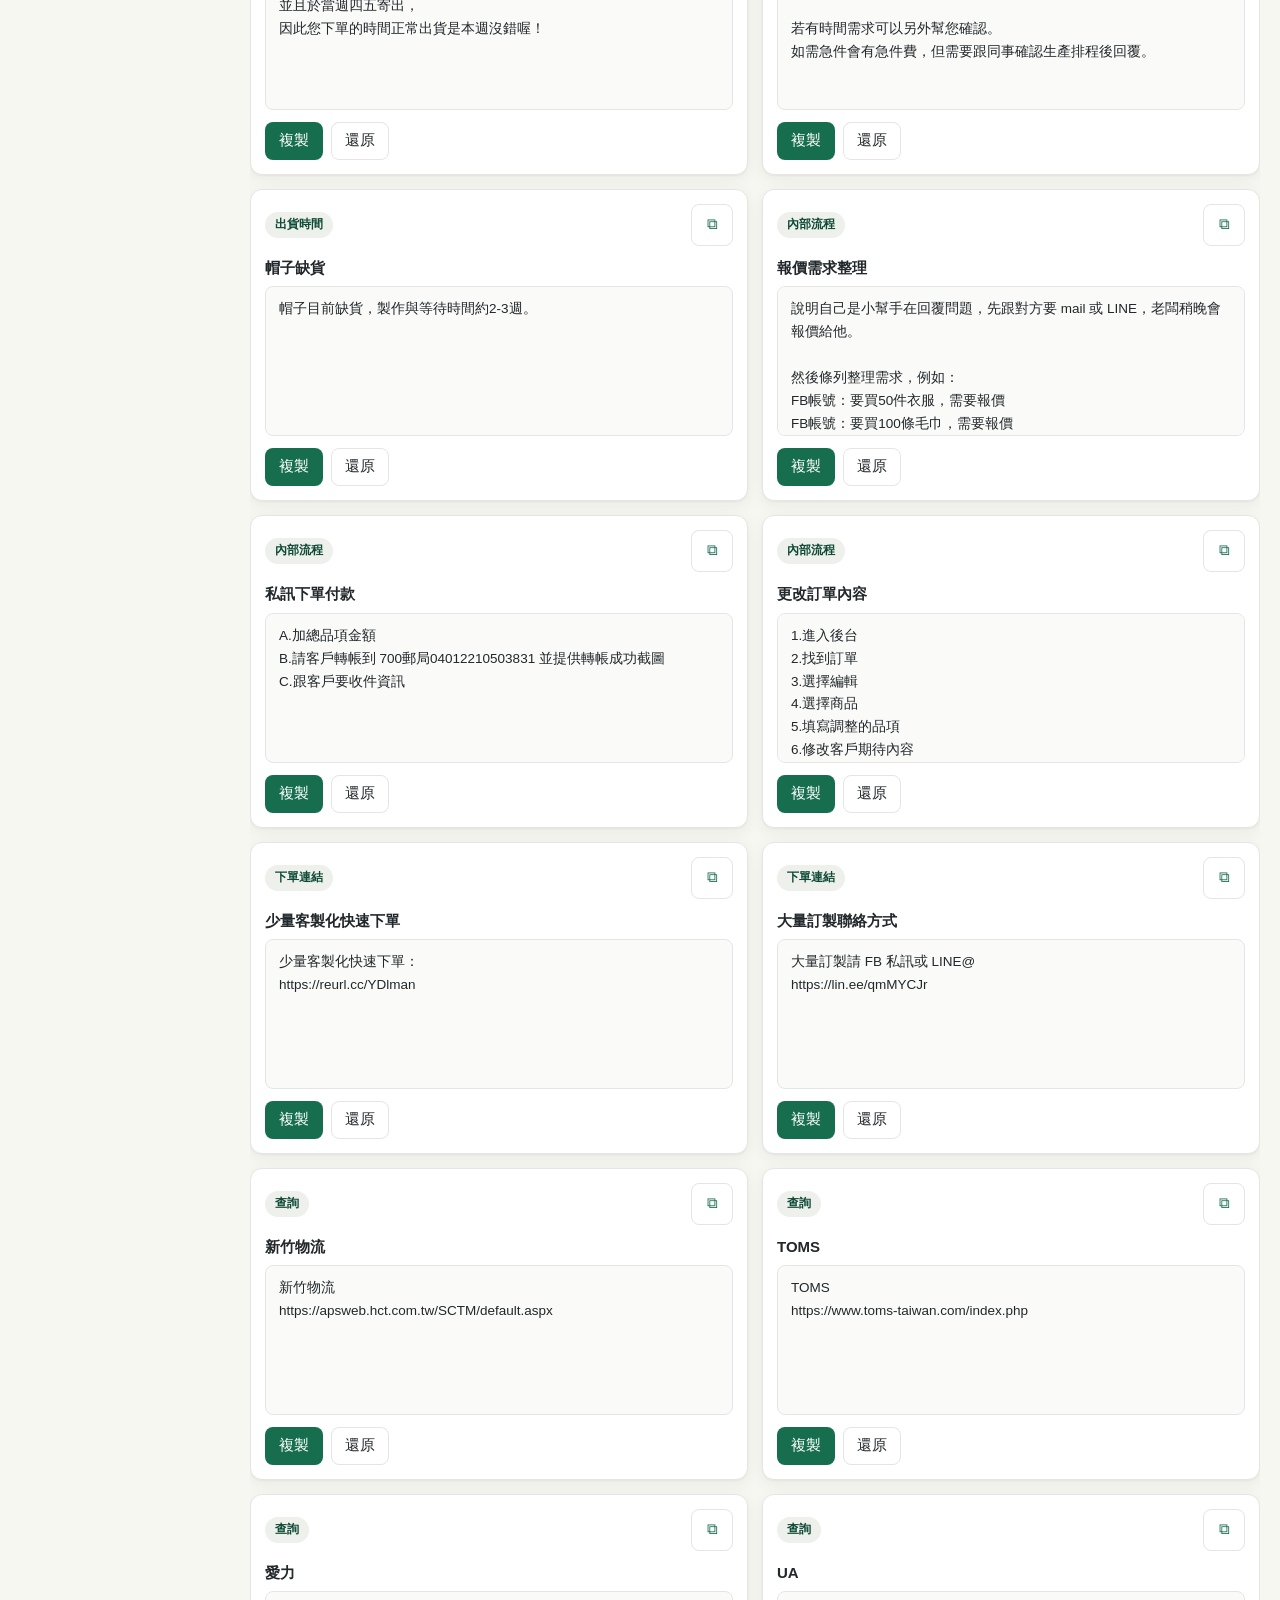
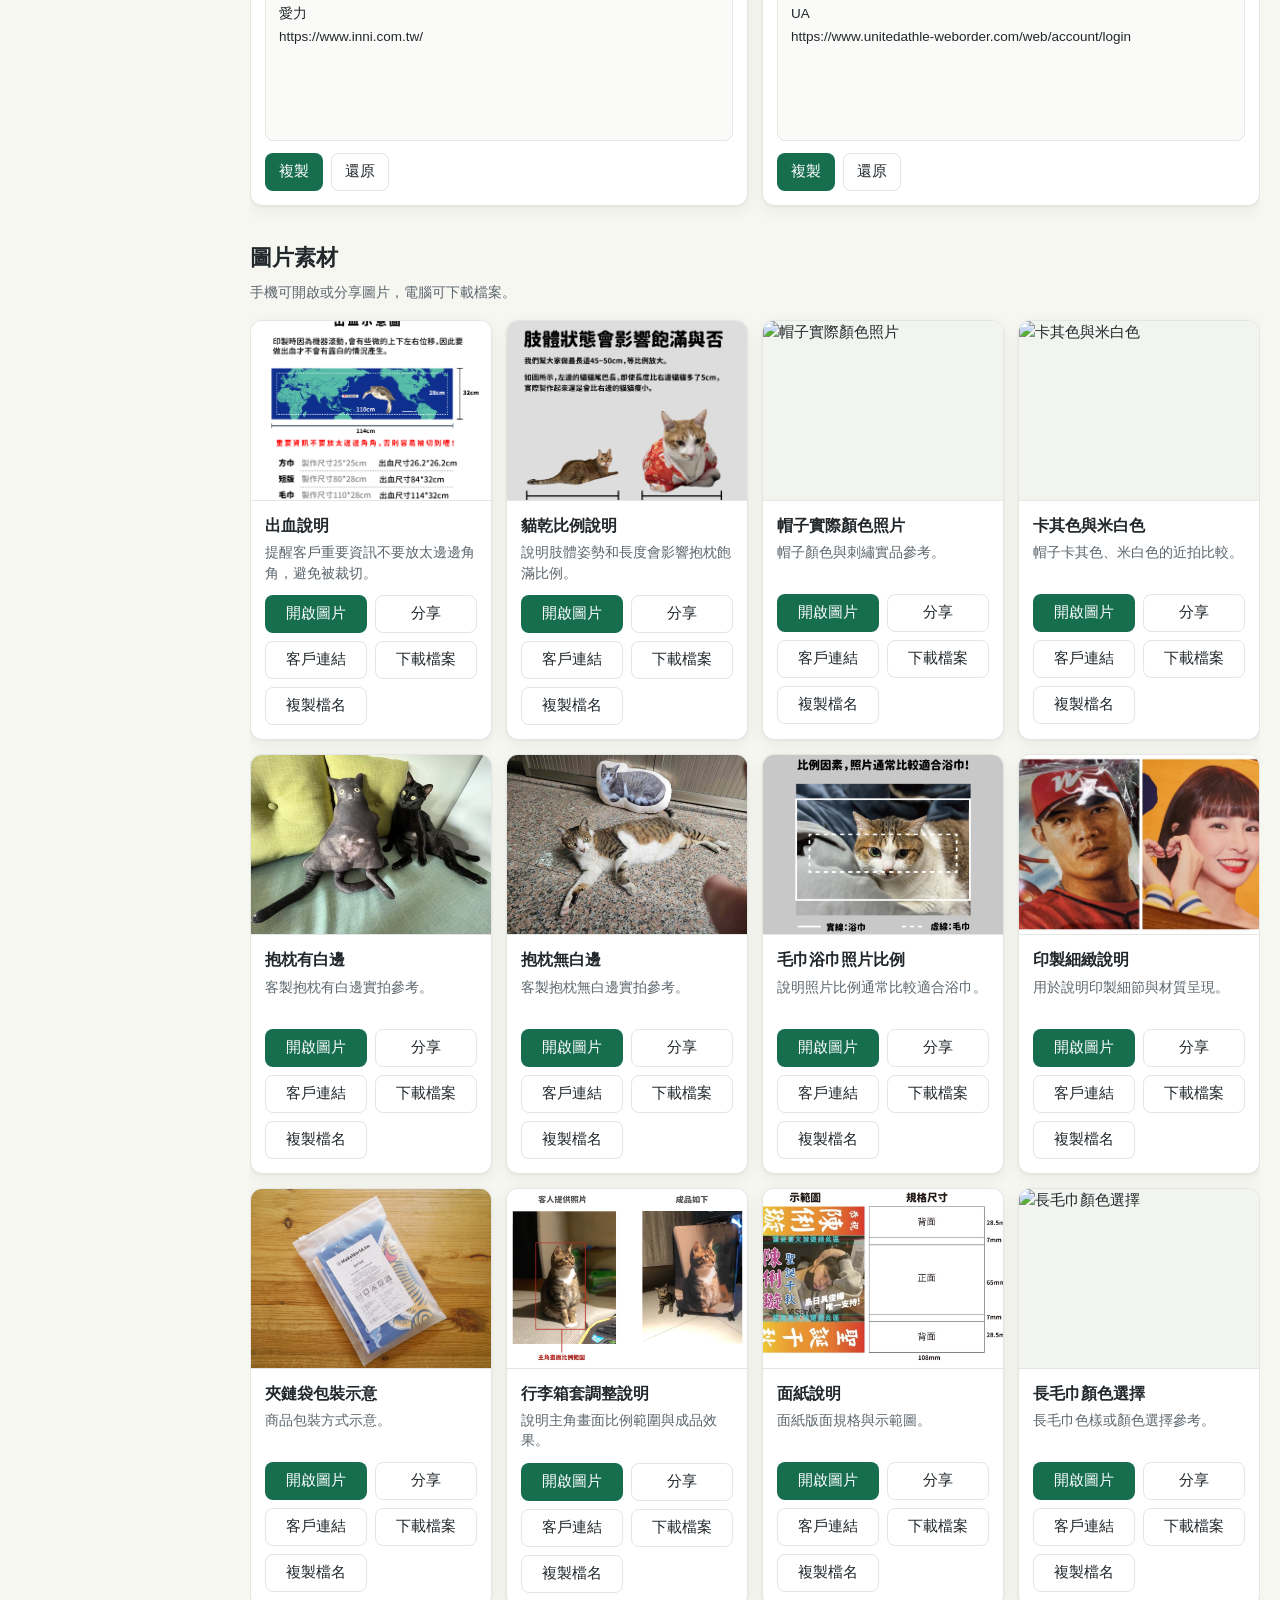
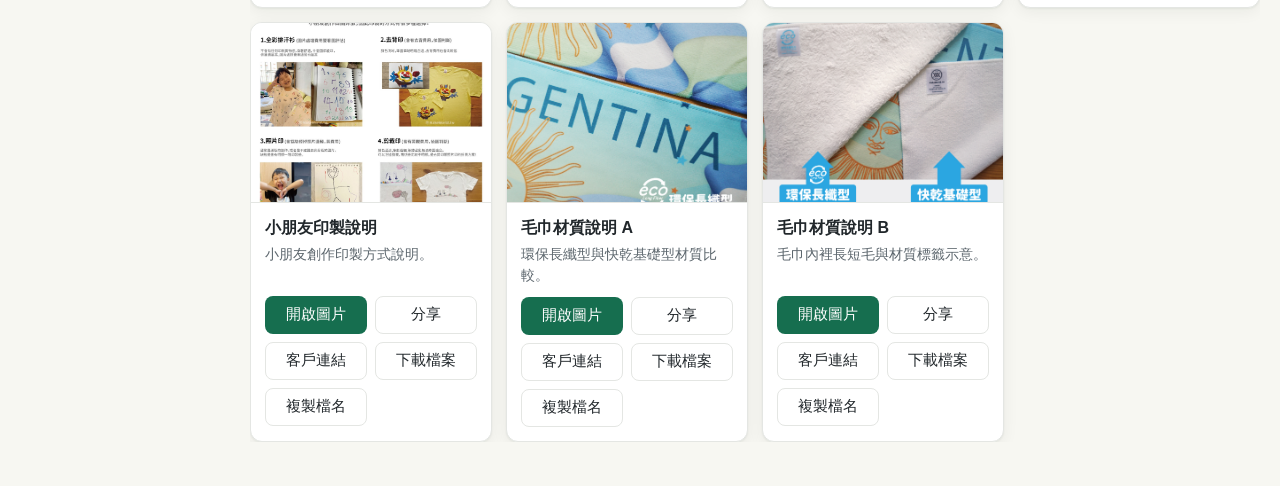
==== commit 911a0af0: "Add towel quantity pricing FAQ" ====
--- a/customer/index.html
+++ b/customer/index.html
@@ -52,6 +52,6 @@
 
     <div class="toast" id="toast" role="status" aria-live="polite"></div>
 
-    <script src="script.js?v=20260724-composite-towel"></script>
+    <script src="script.js?v=20260729-towel-pricing"></script>
   </body>
 </html>
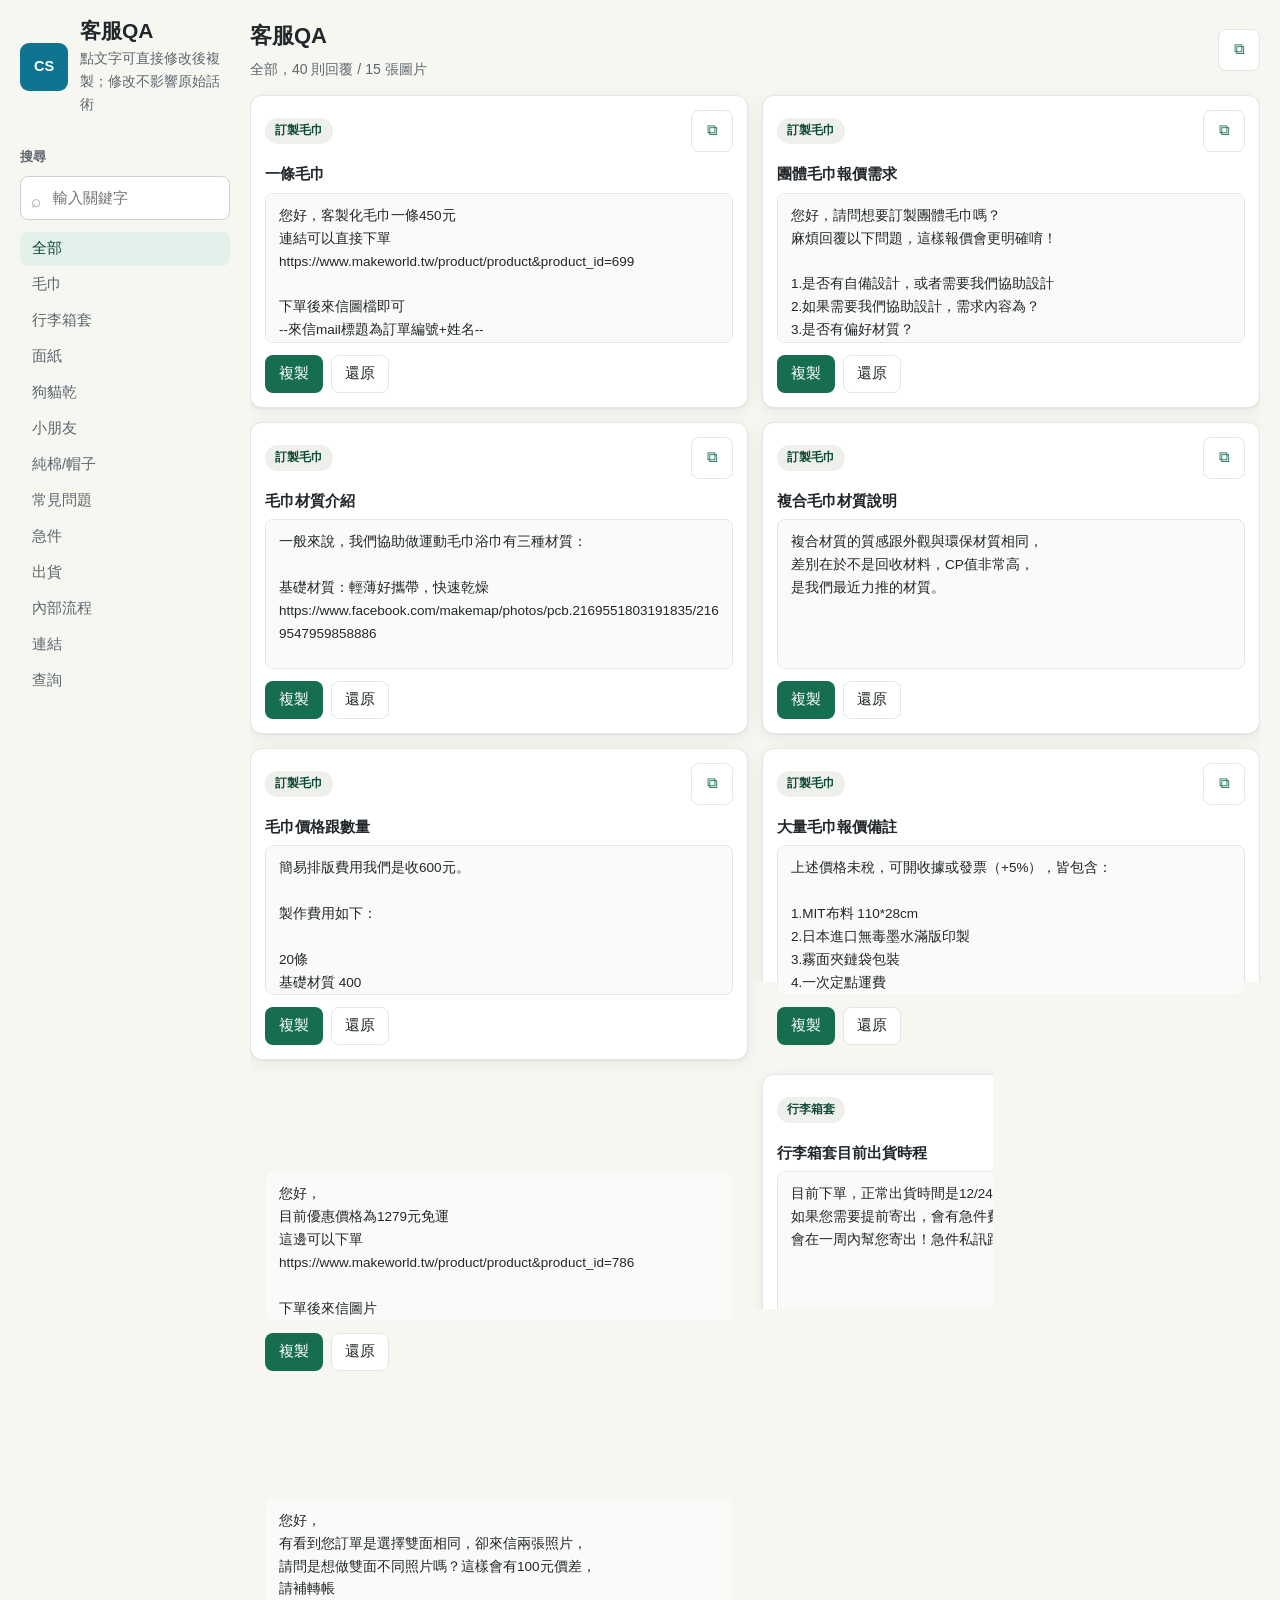
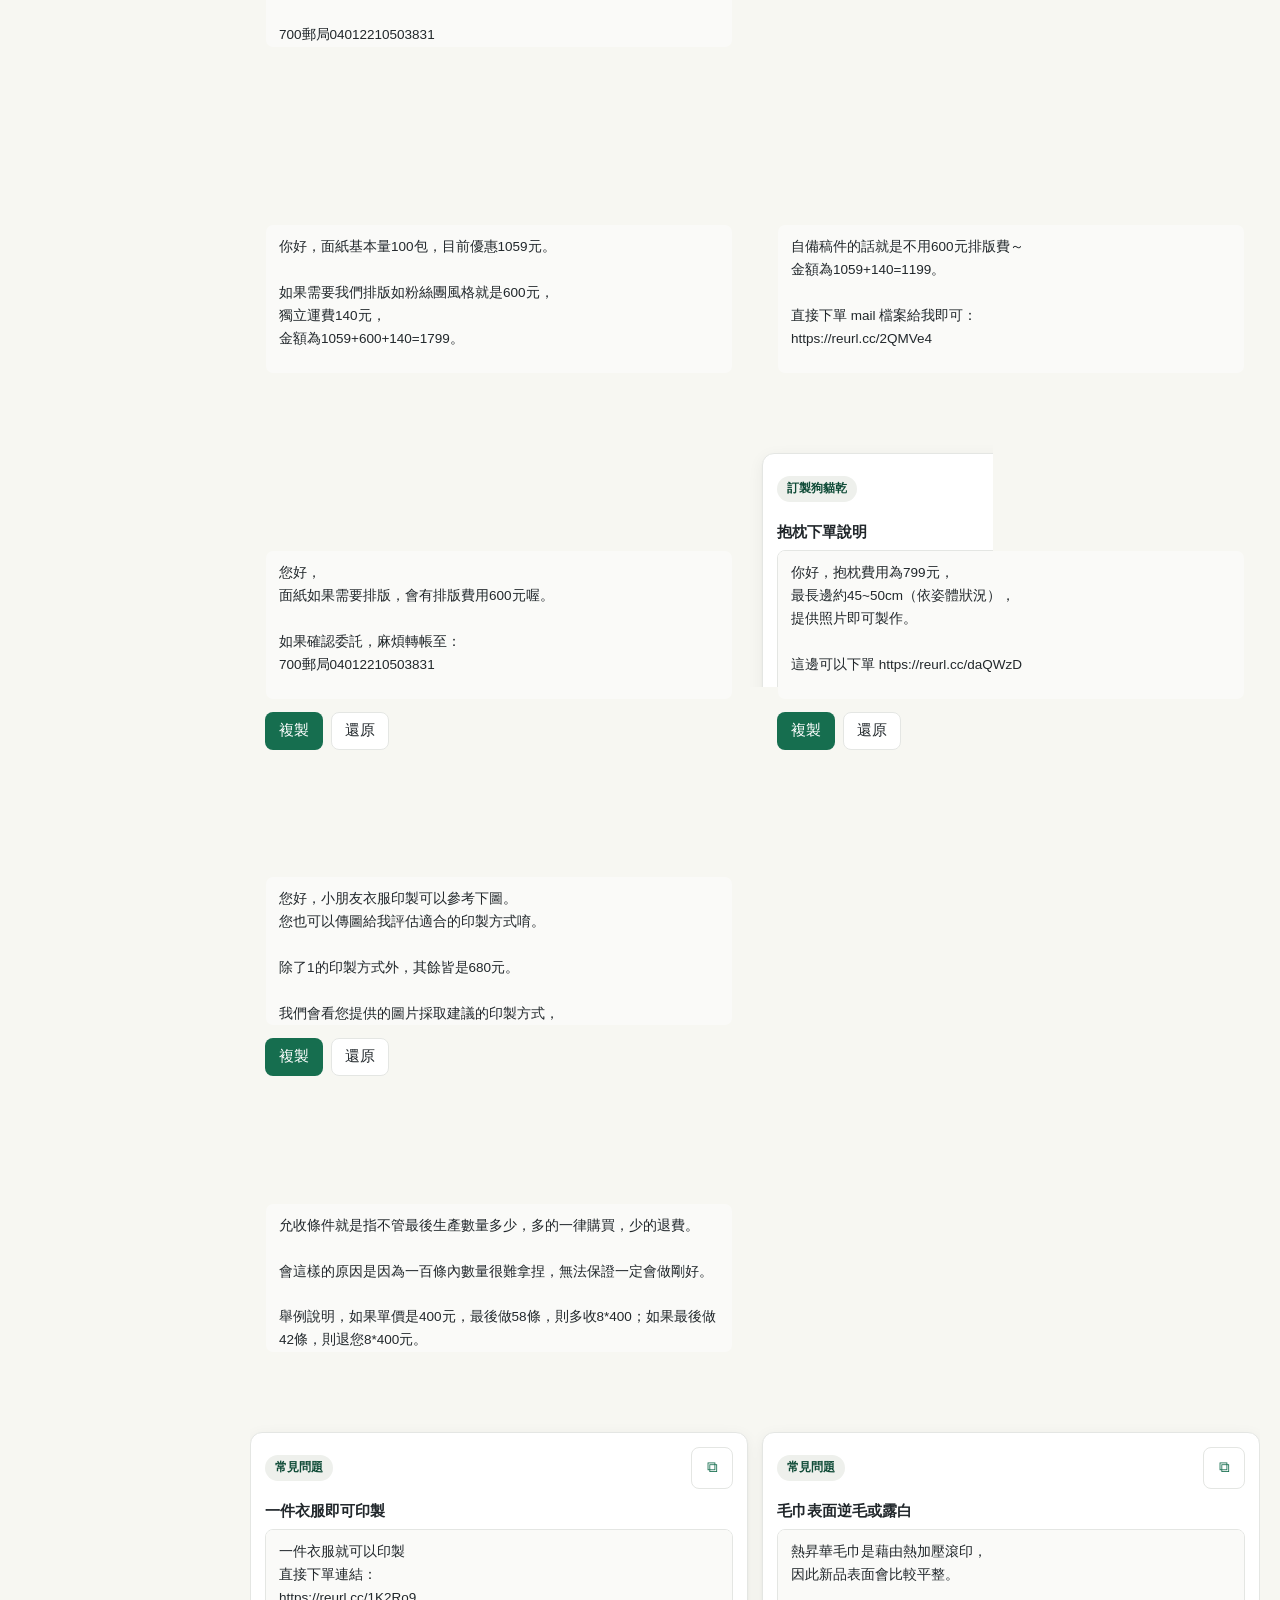
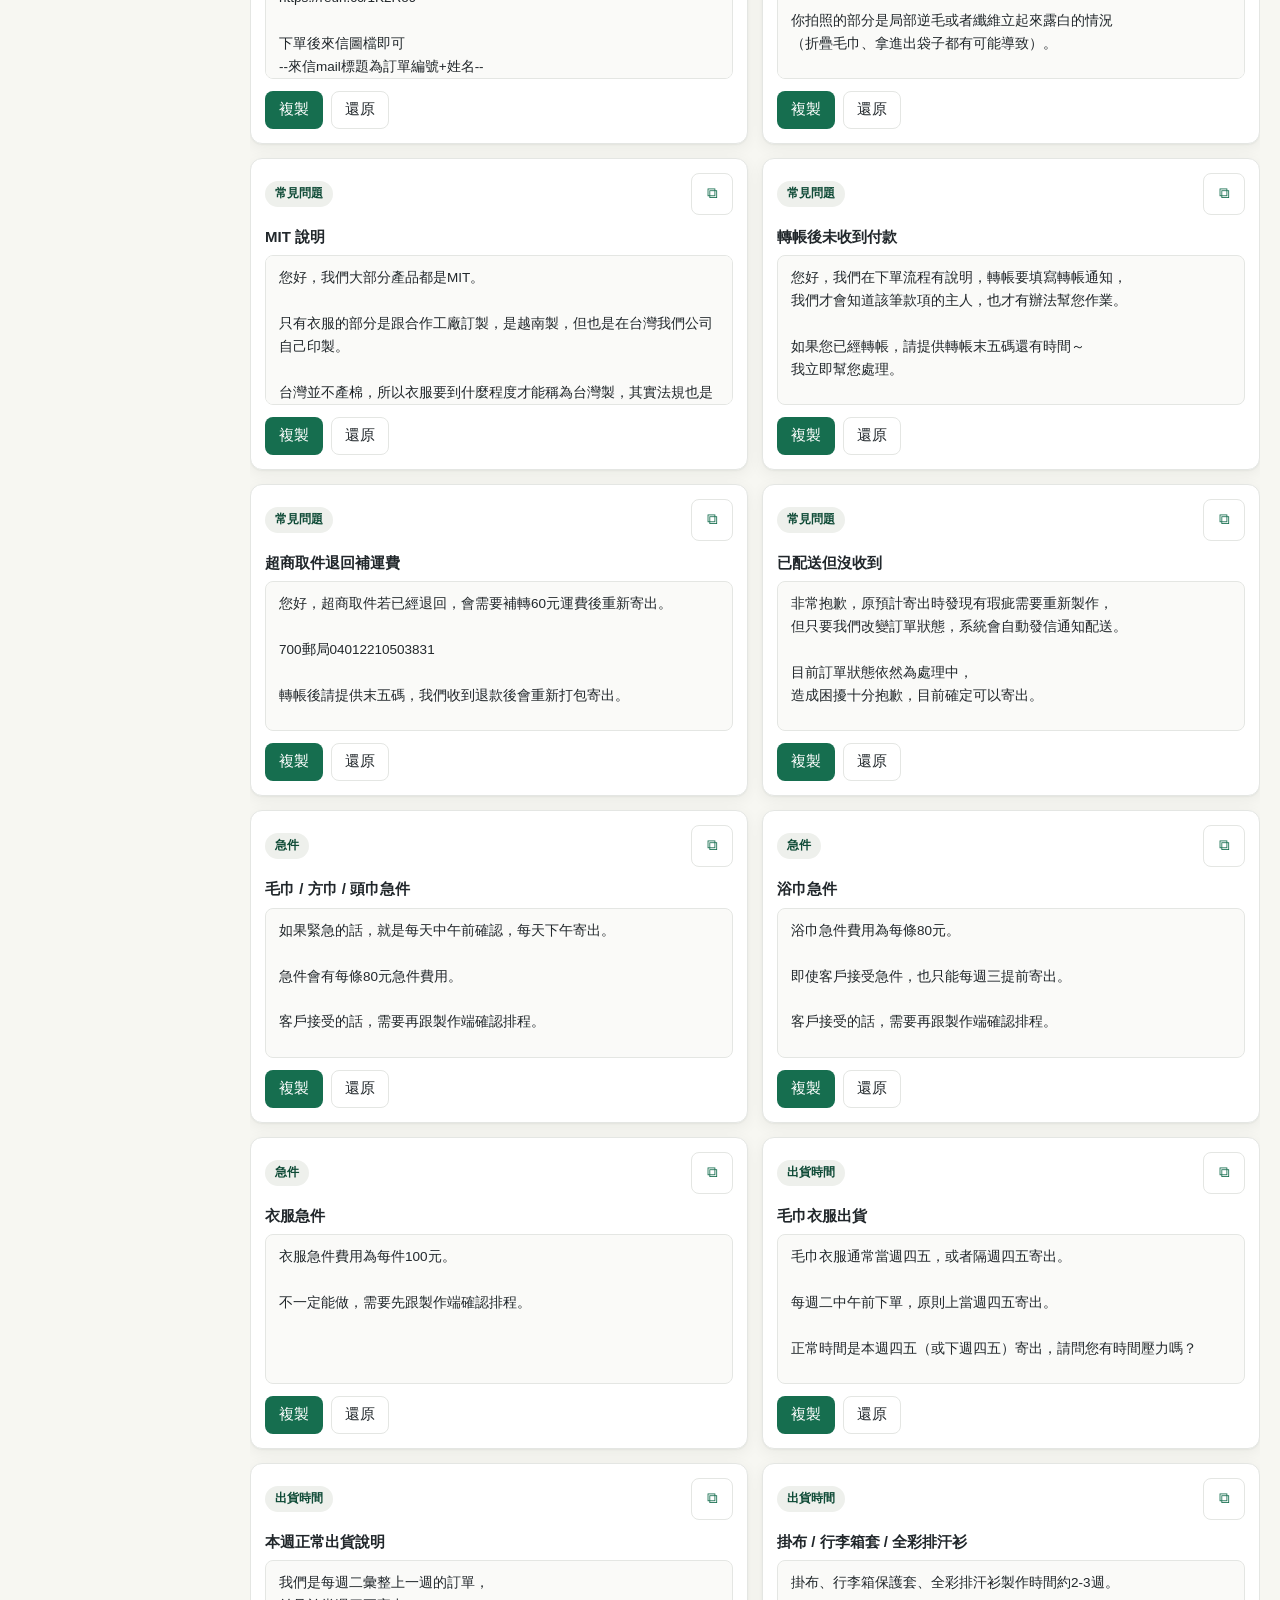
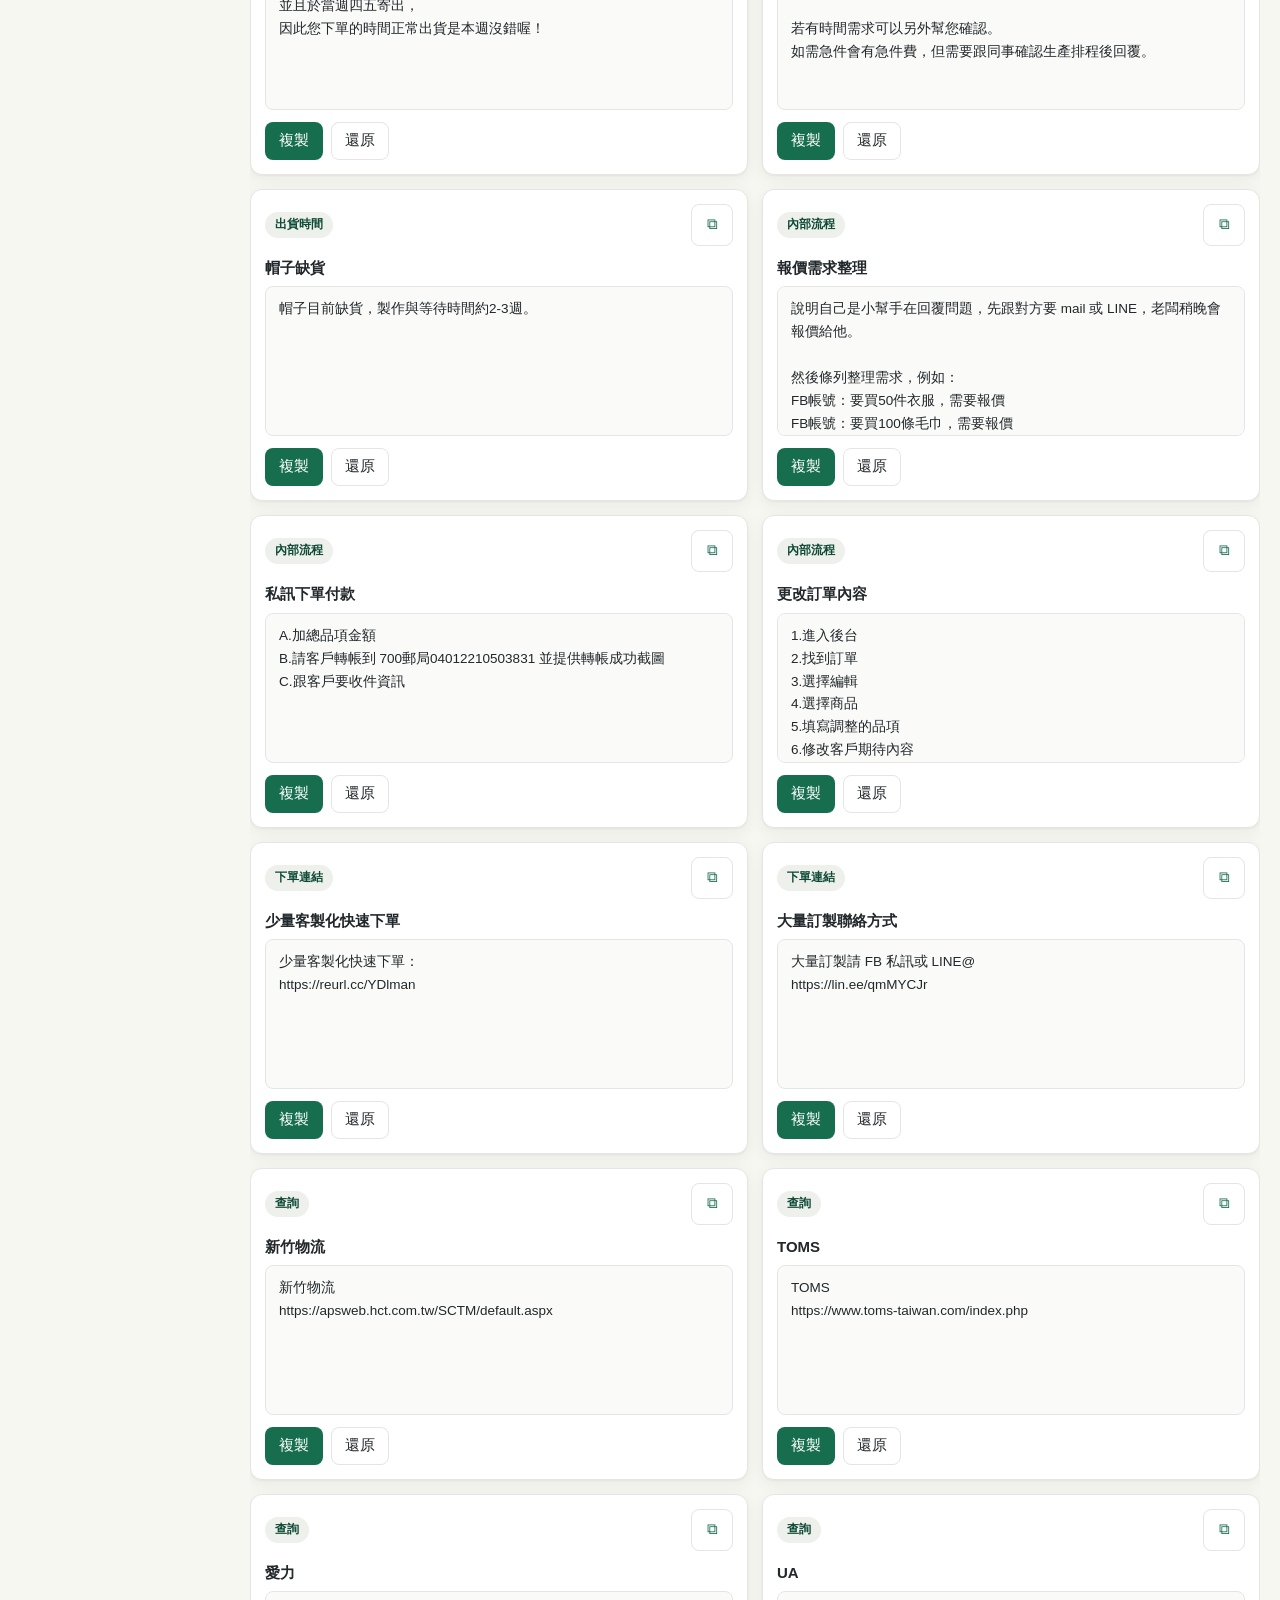
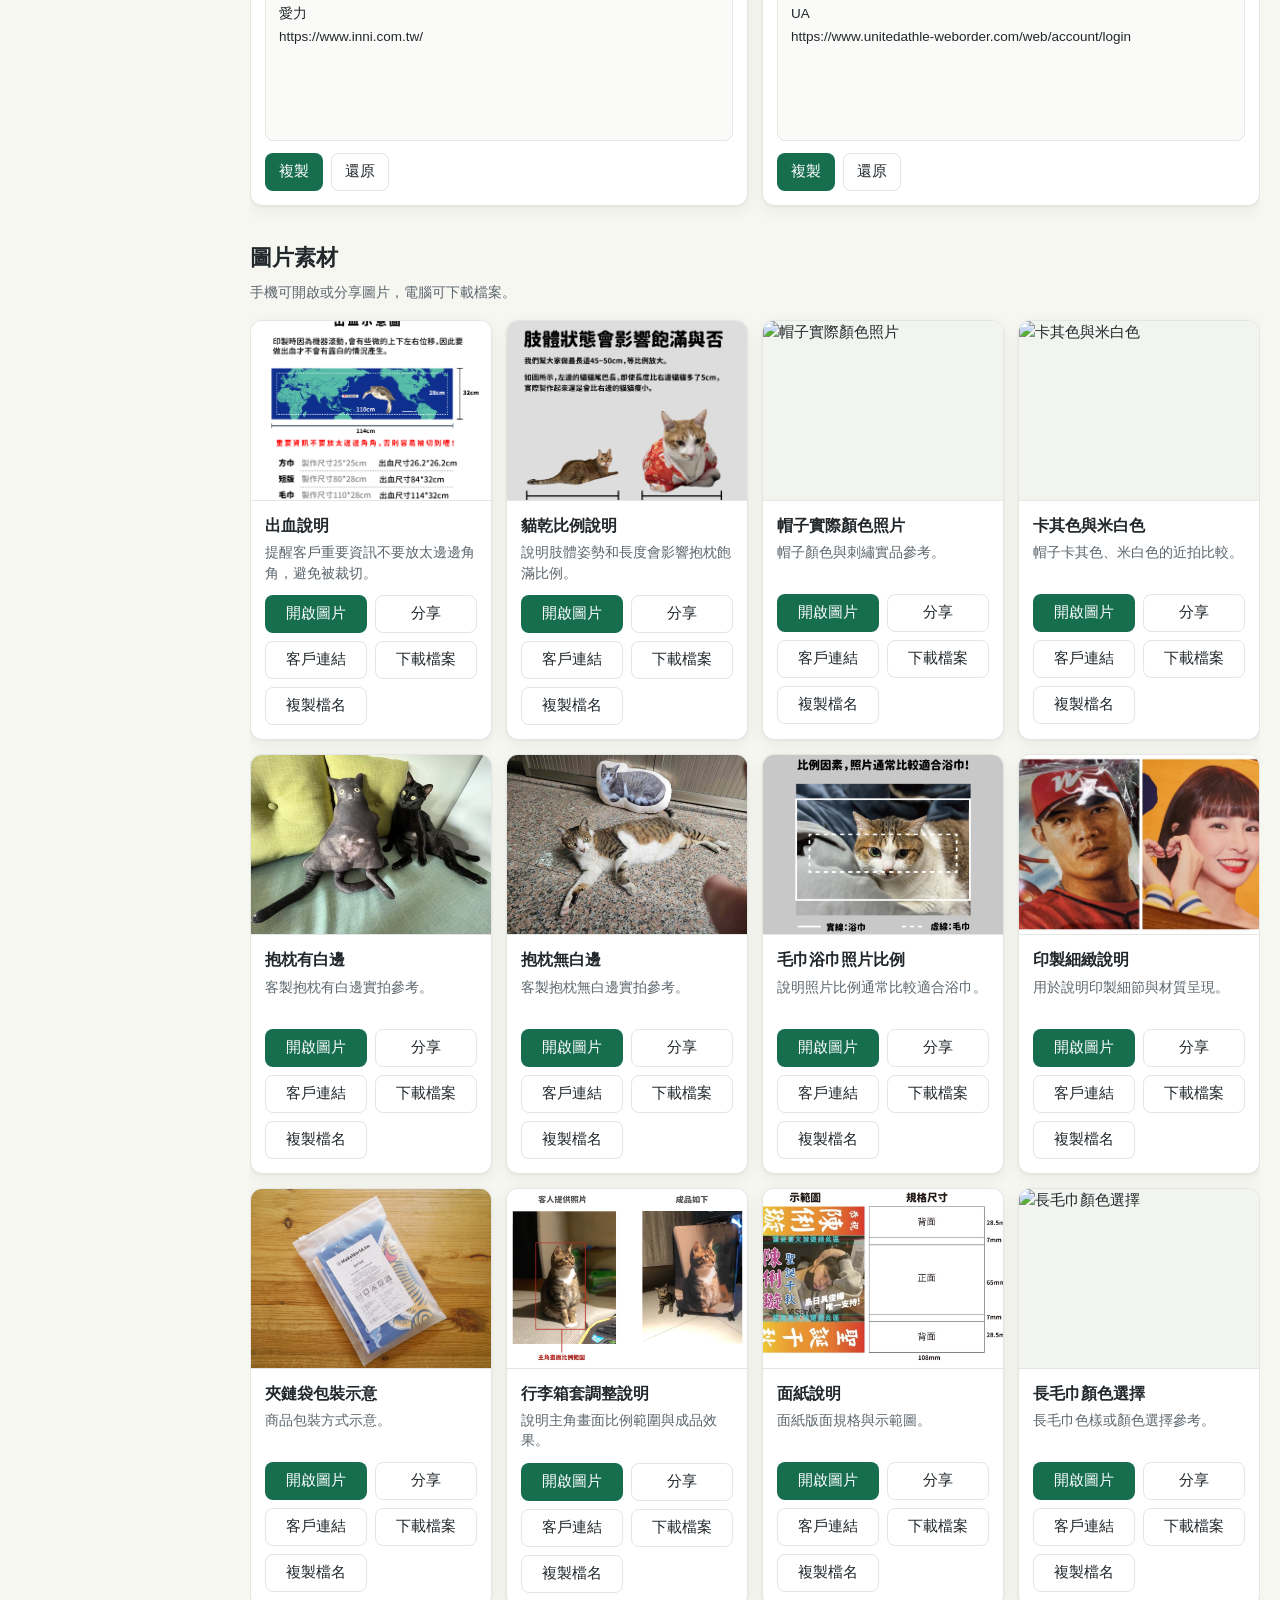
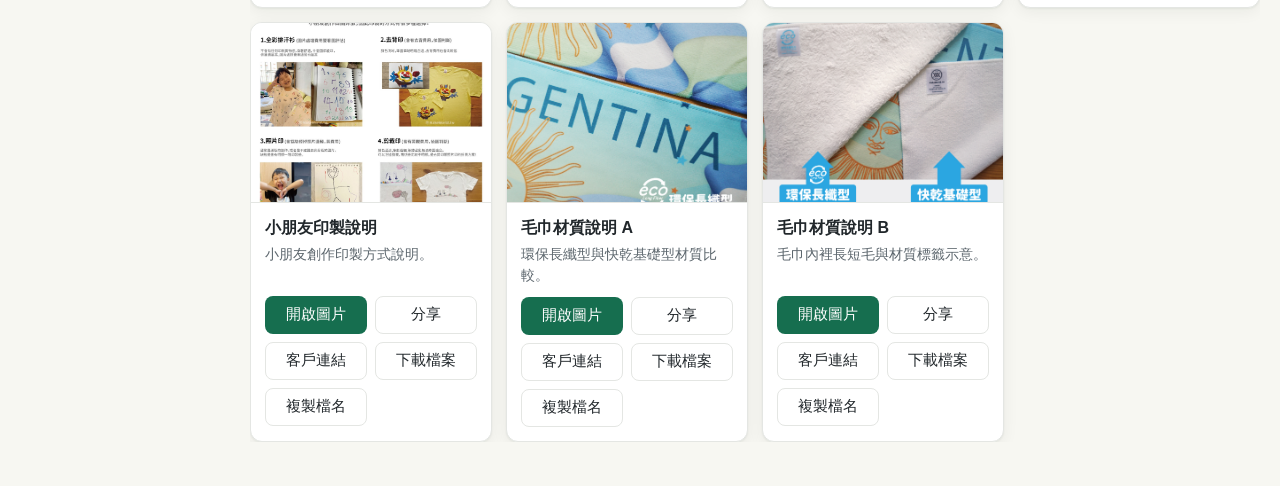
==== commit ebd00b9a: "Update composite towel FAQ copy" ====
--- a/customer/index.html
+++ b/customer/index.html
@@ -52,6 +52,6 @@
 
     <div class="toast" id="toast" role="status" aria-live="polite"></div>
 
-    <script src="script.js?v=20260729-towel-pricing"></script>
+    <script src="script.js?v=20260730-composite-towel-copy"></script>
   </body>
 </html>
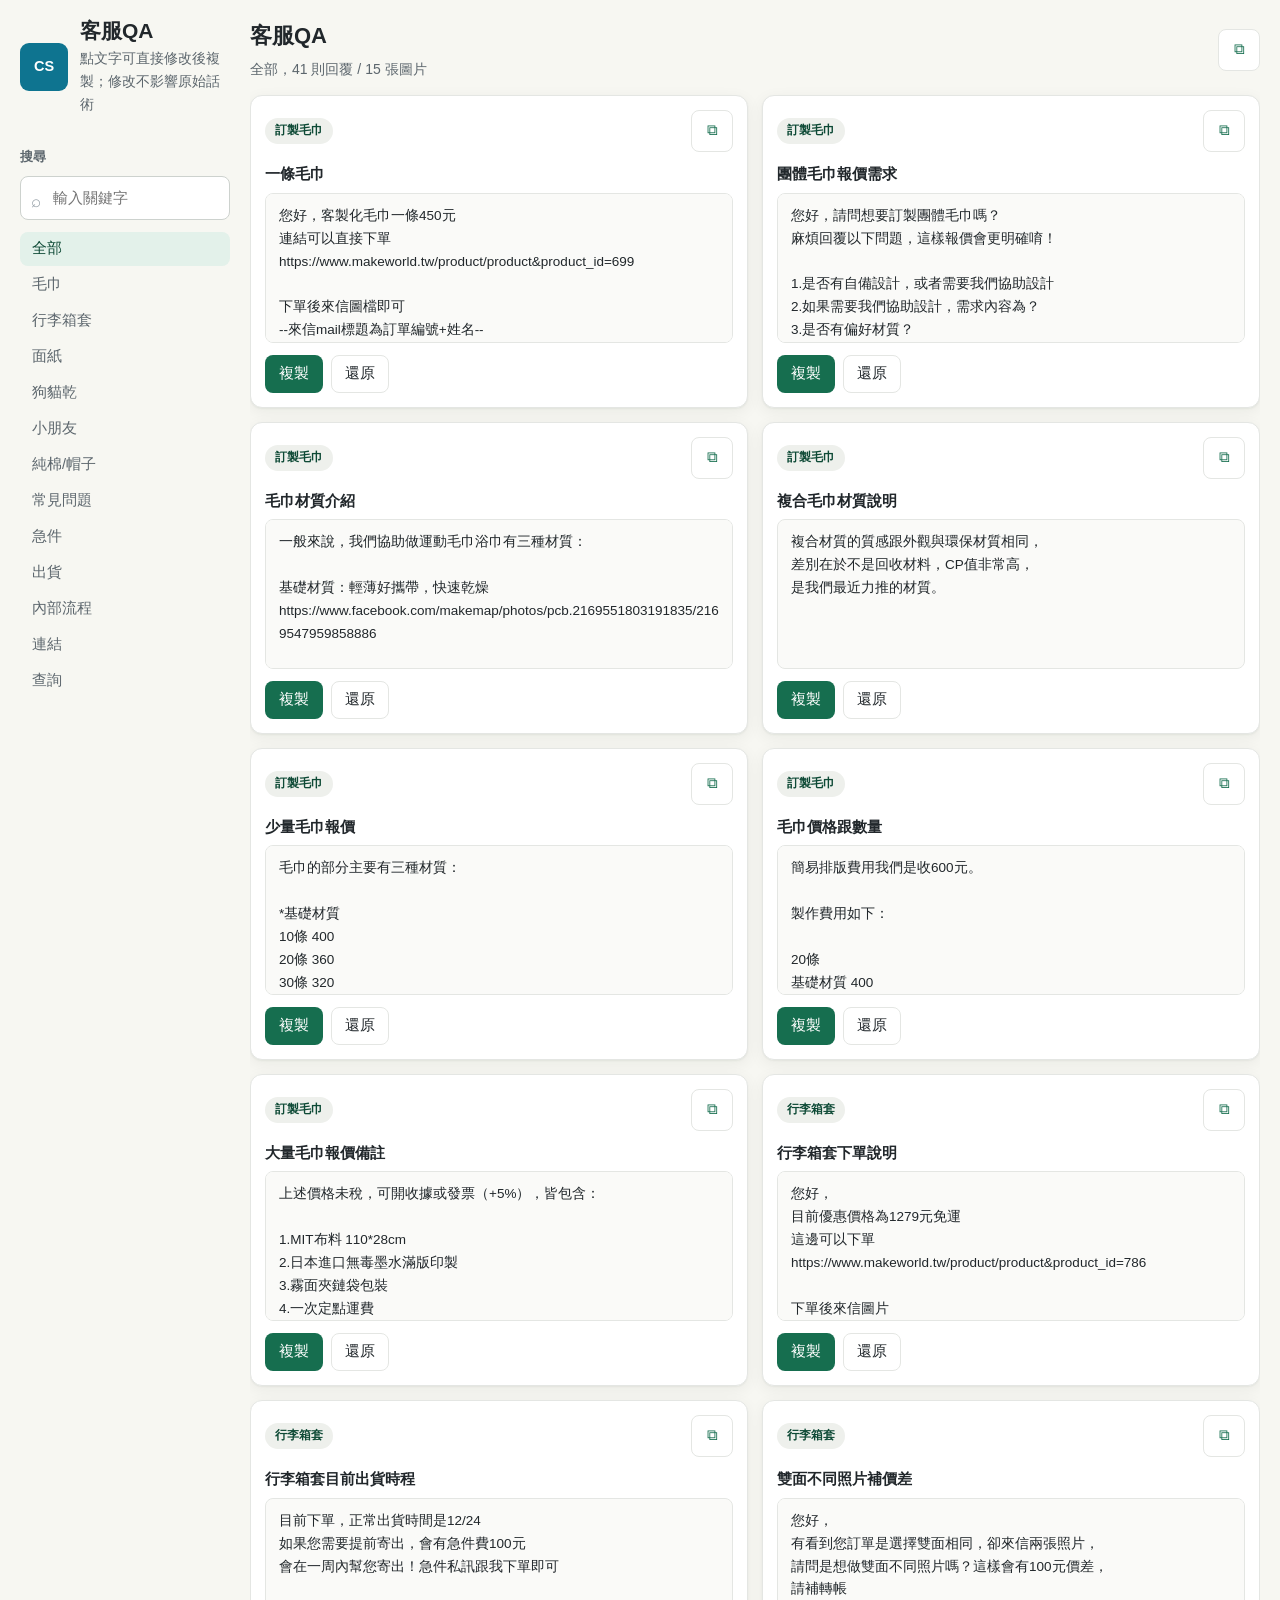
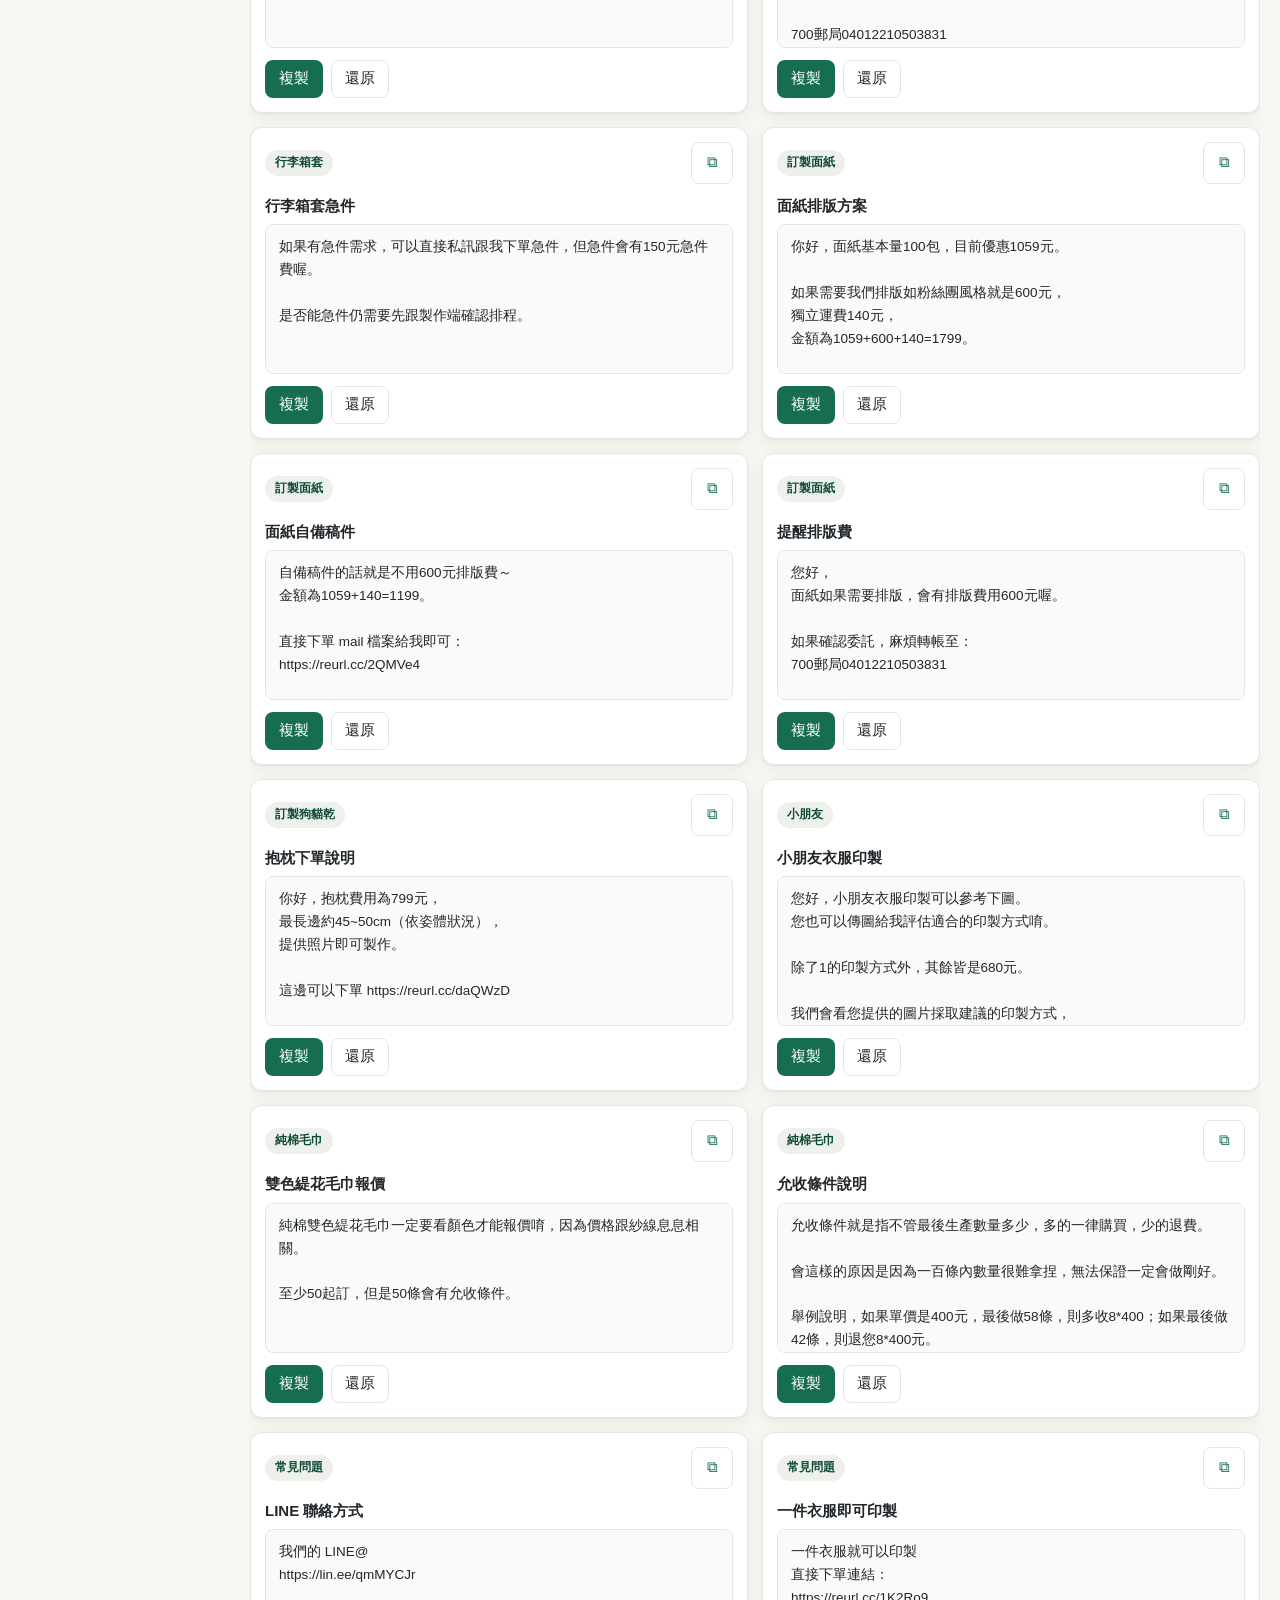
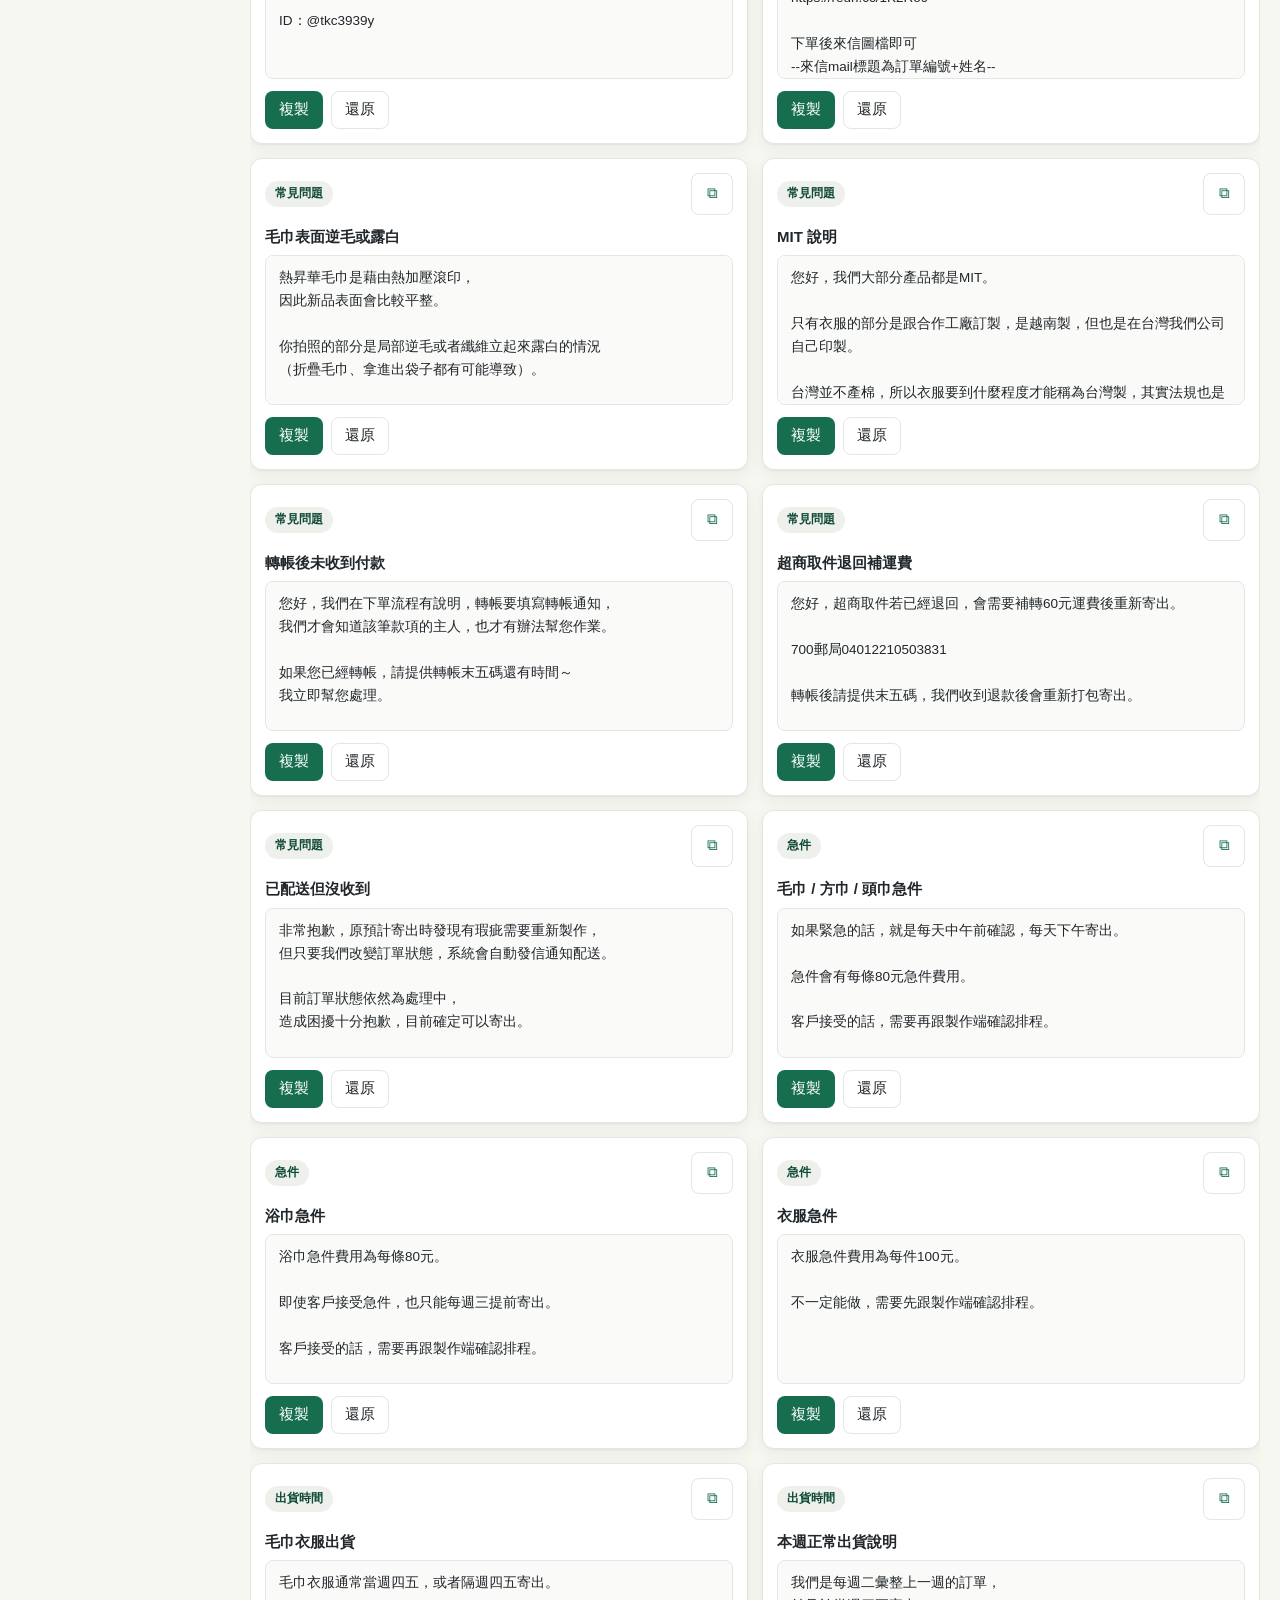
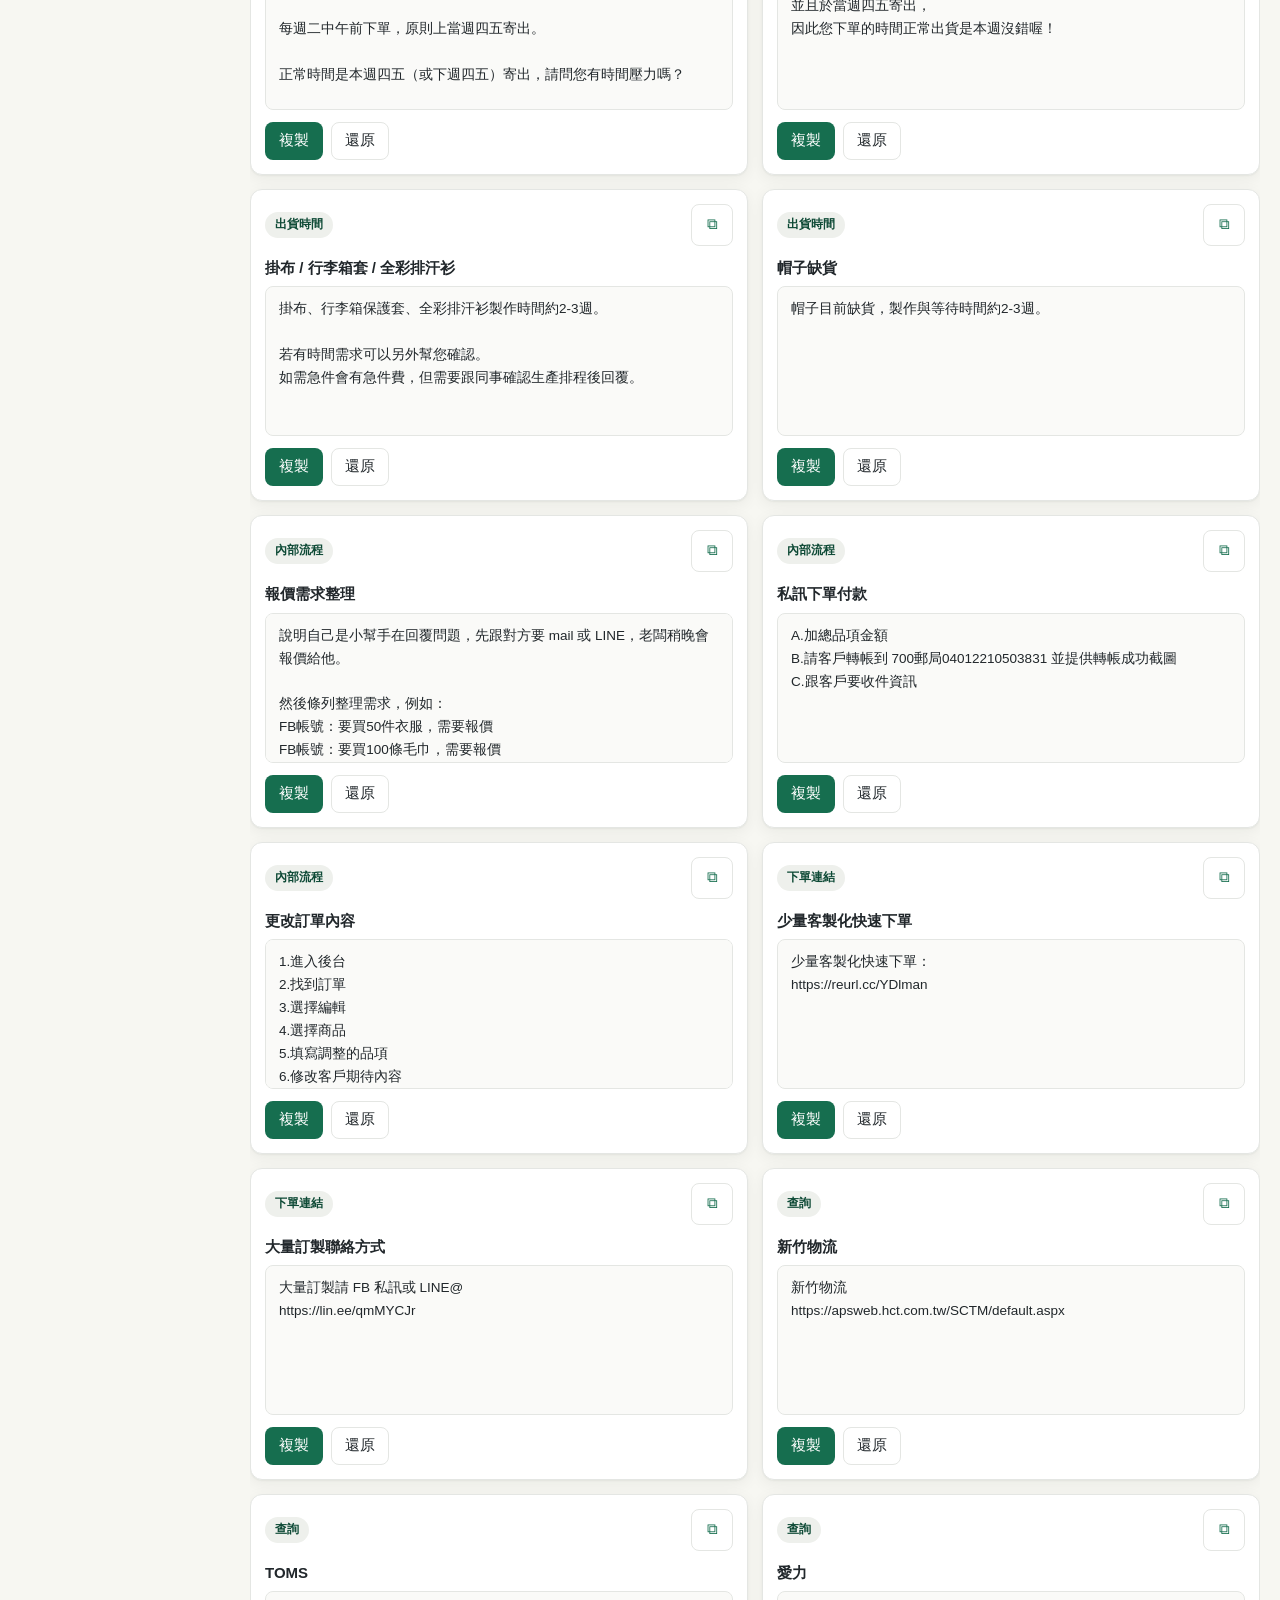
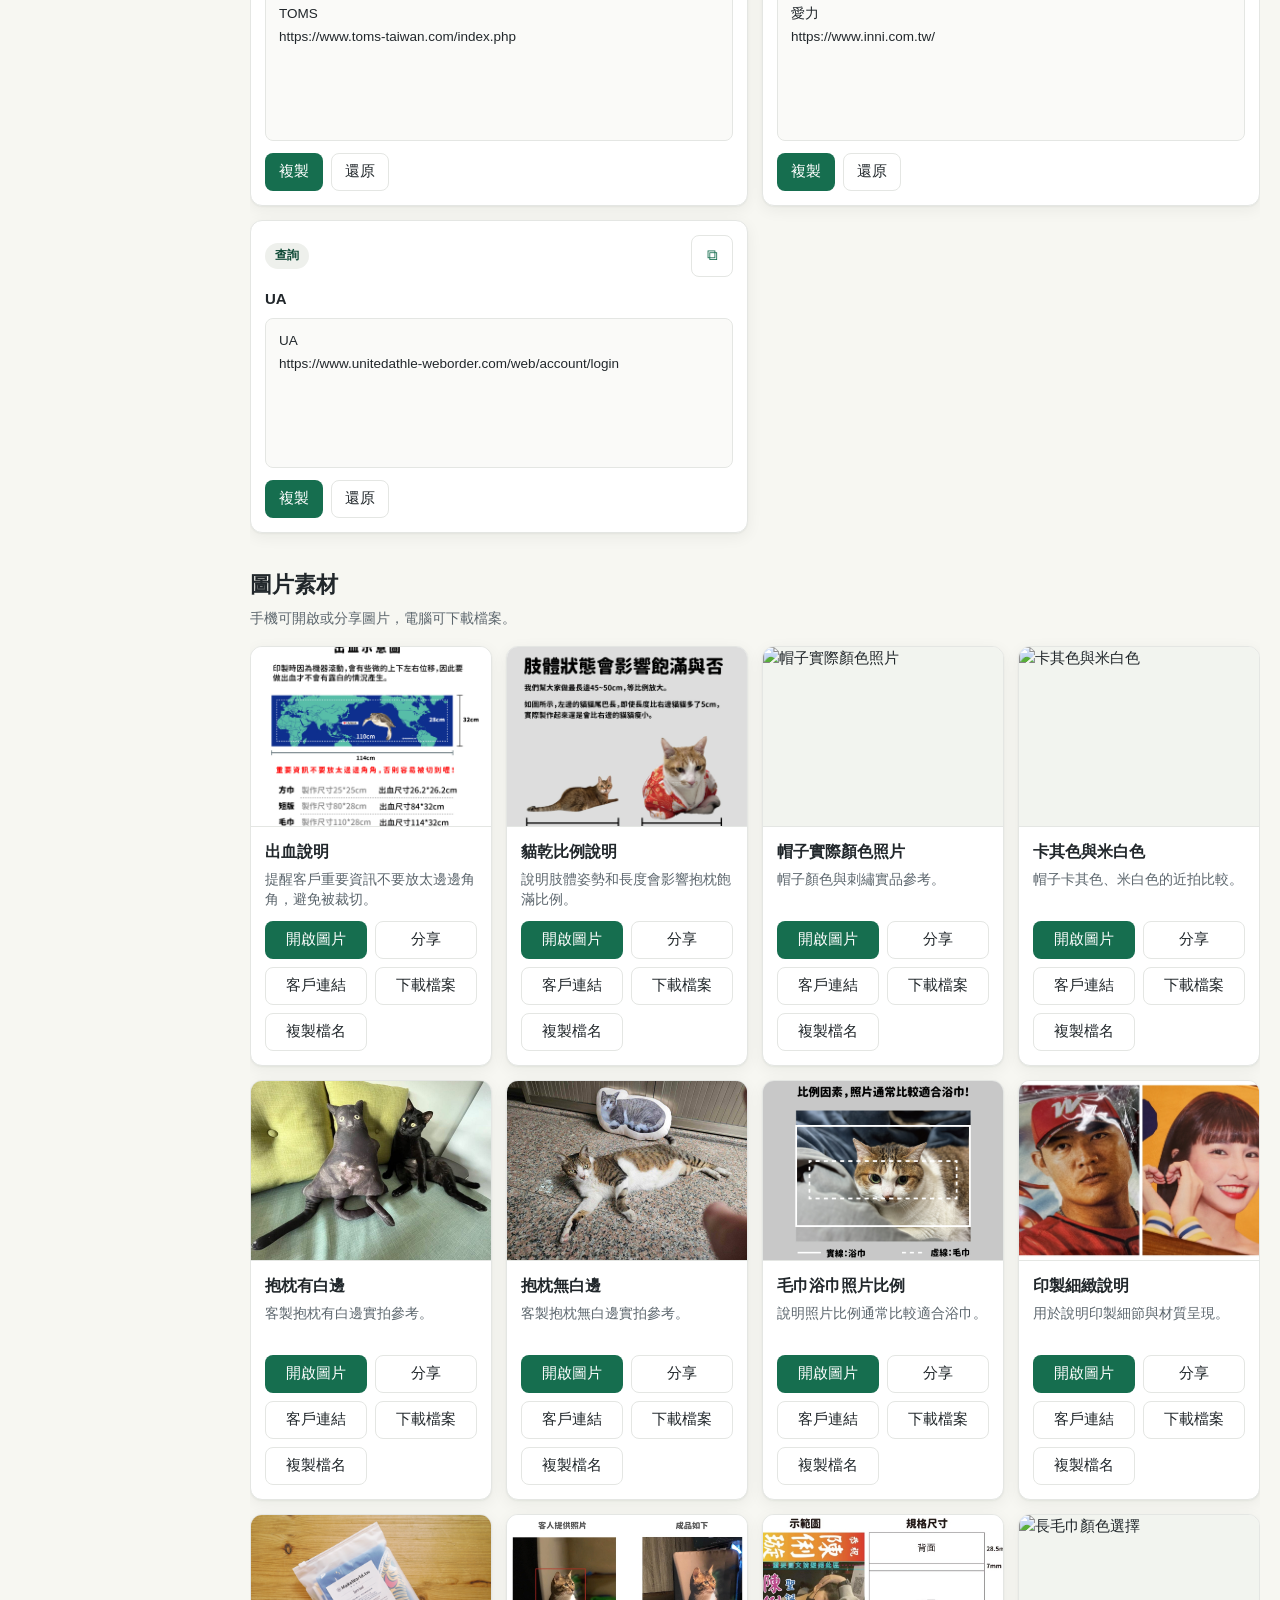
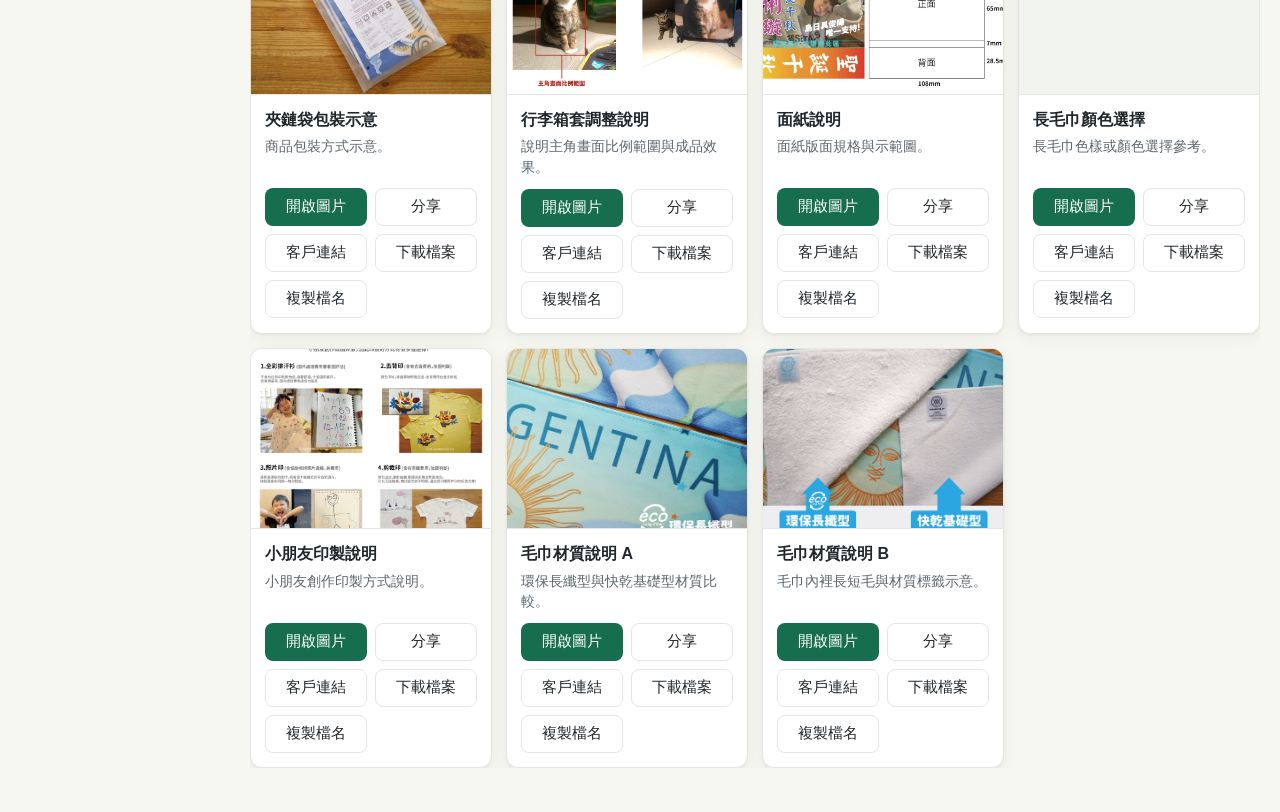
==== commit 2e9d7ef8: "Add small towel pricing FAQ" ====
--- a/customer/index.html
+++ b/customer/index.html
@@ -52,6 +52,6 @@
 
     <div class="toast" id="toast" role="status" aria-live="polite"></div>
 
-    <script src="script.js?v=20260730-composite-towel-copy"></script>
+    <script src="script.js?v=20260731-small-towel-pricing"></script>
   </body>
 </html>
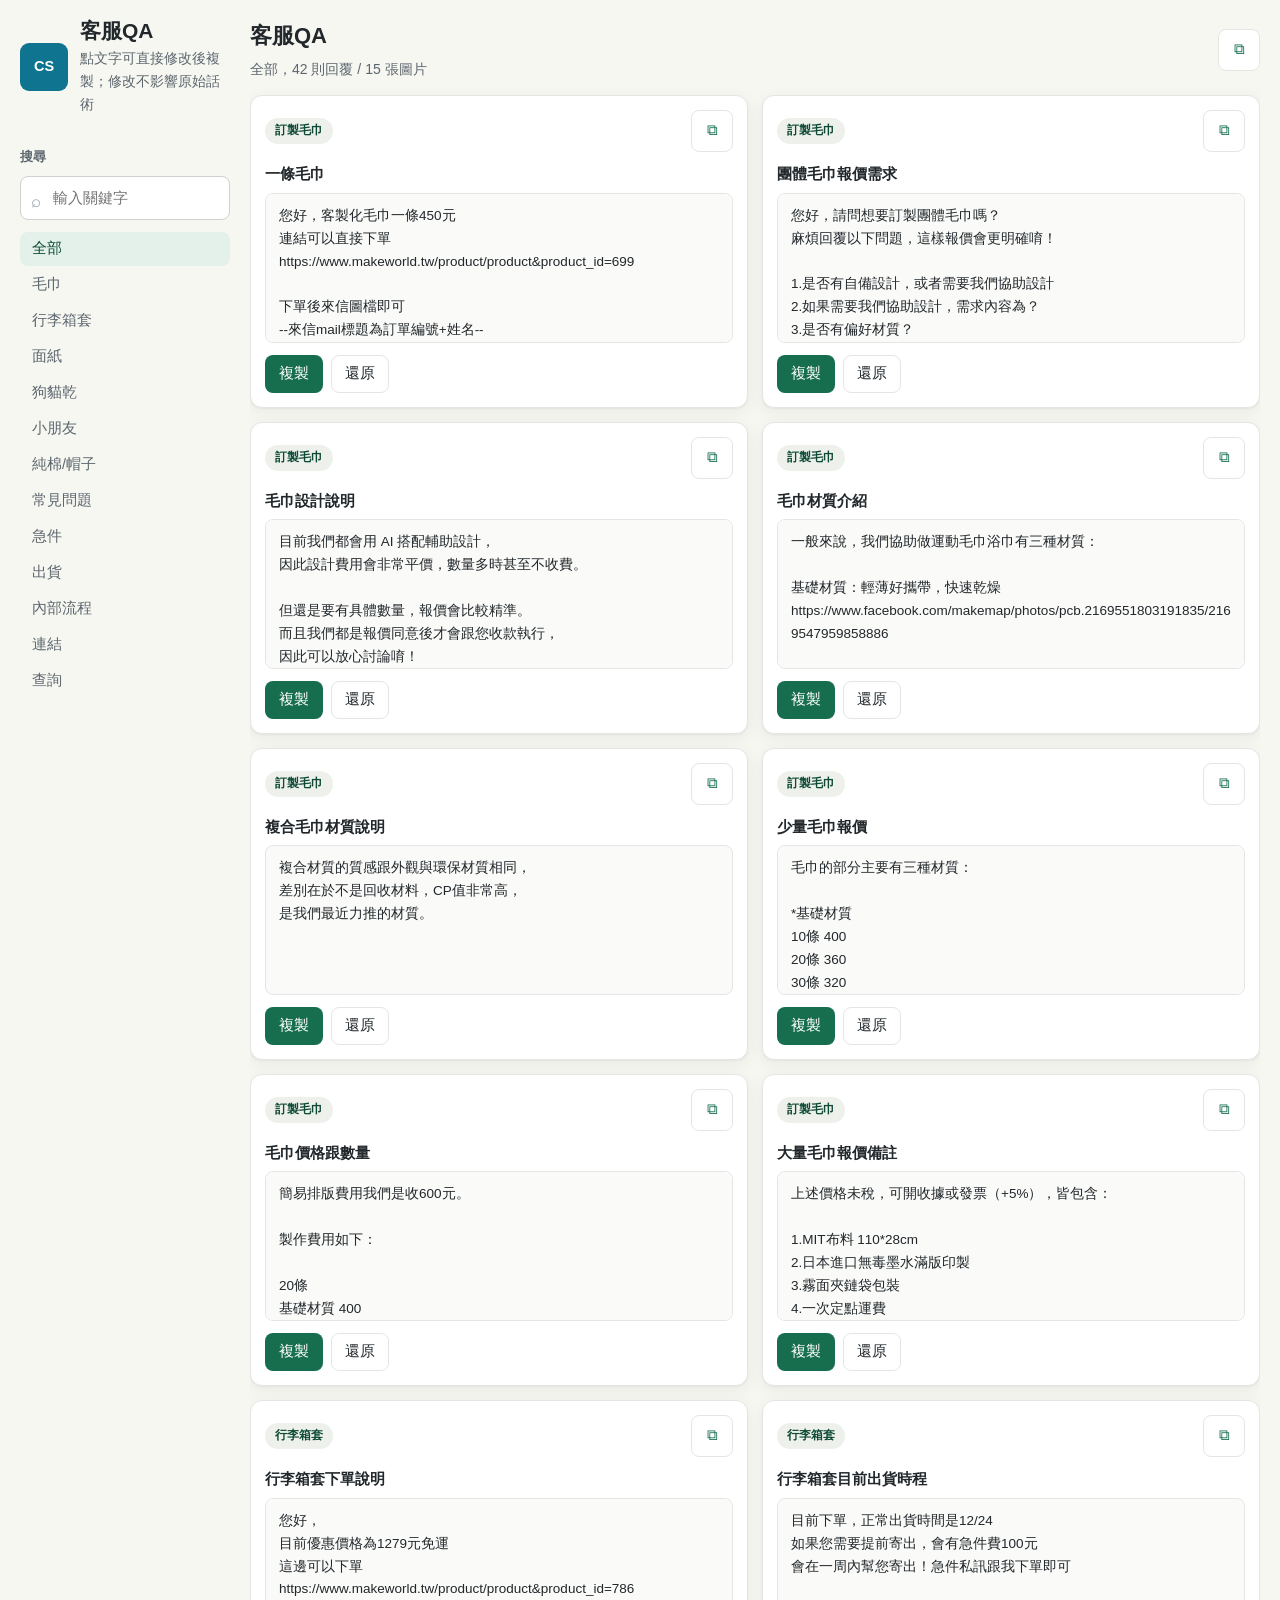
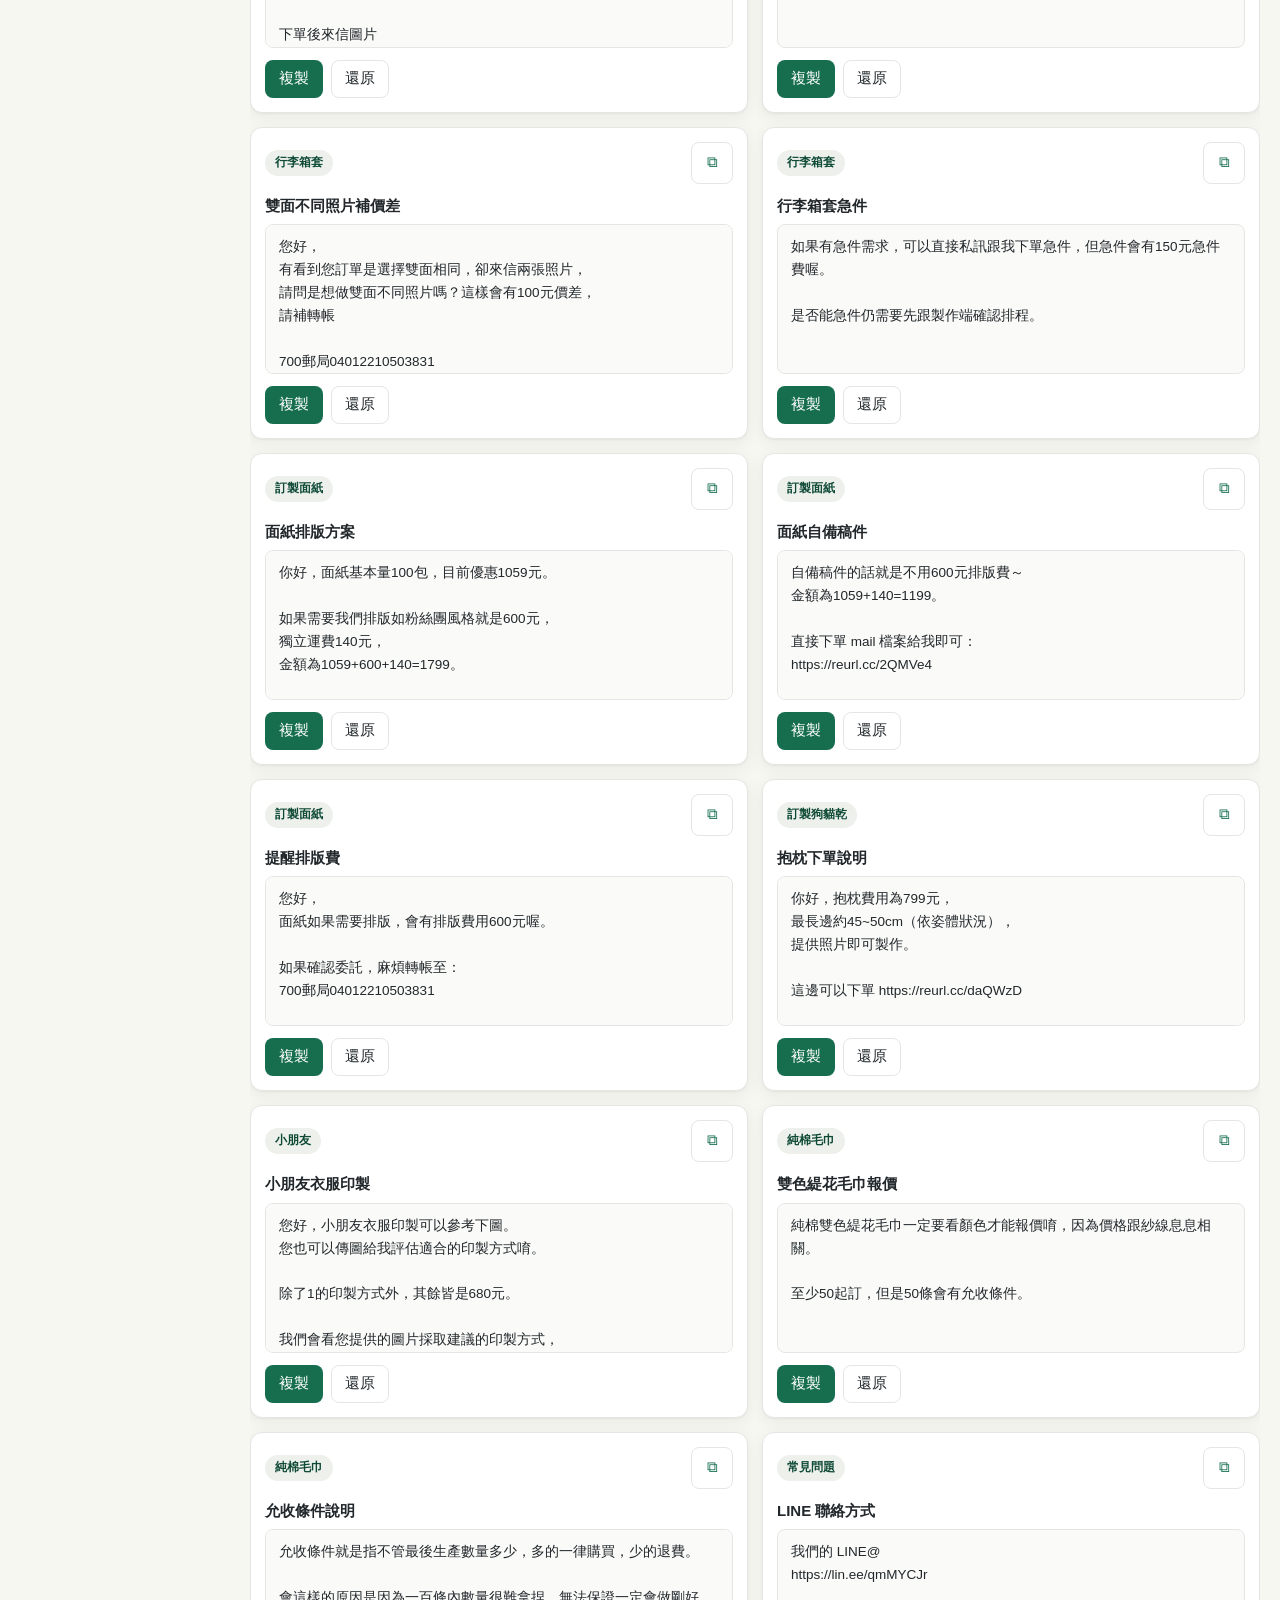
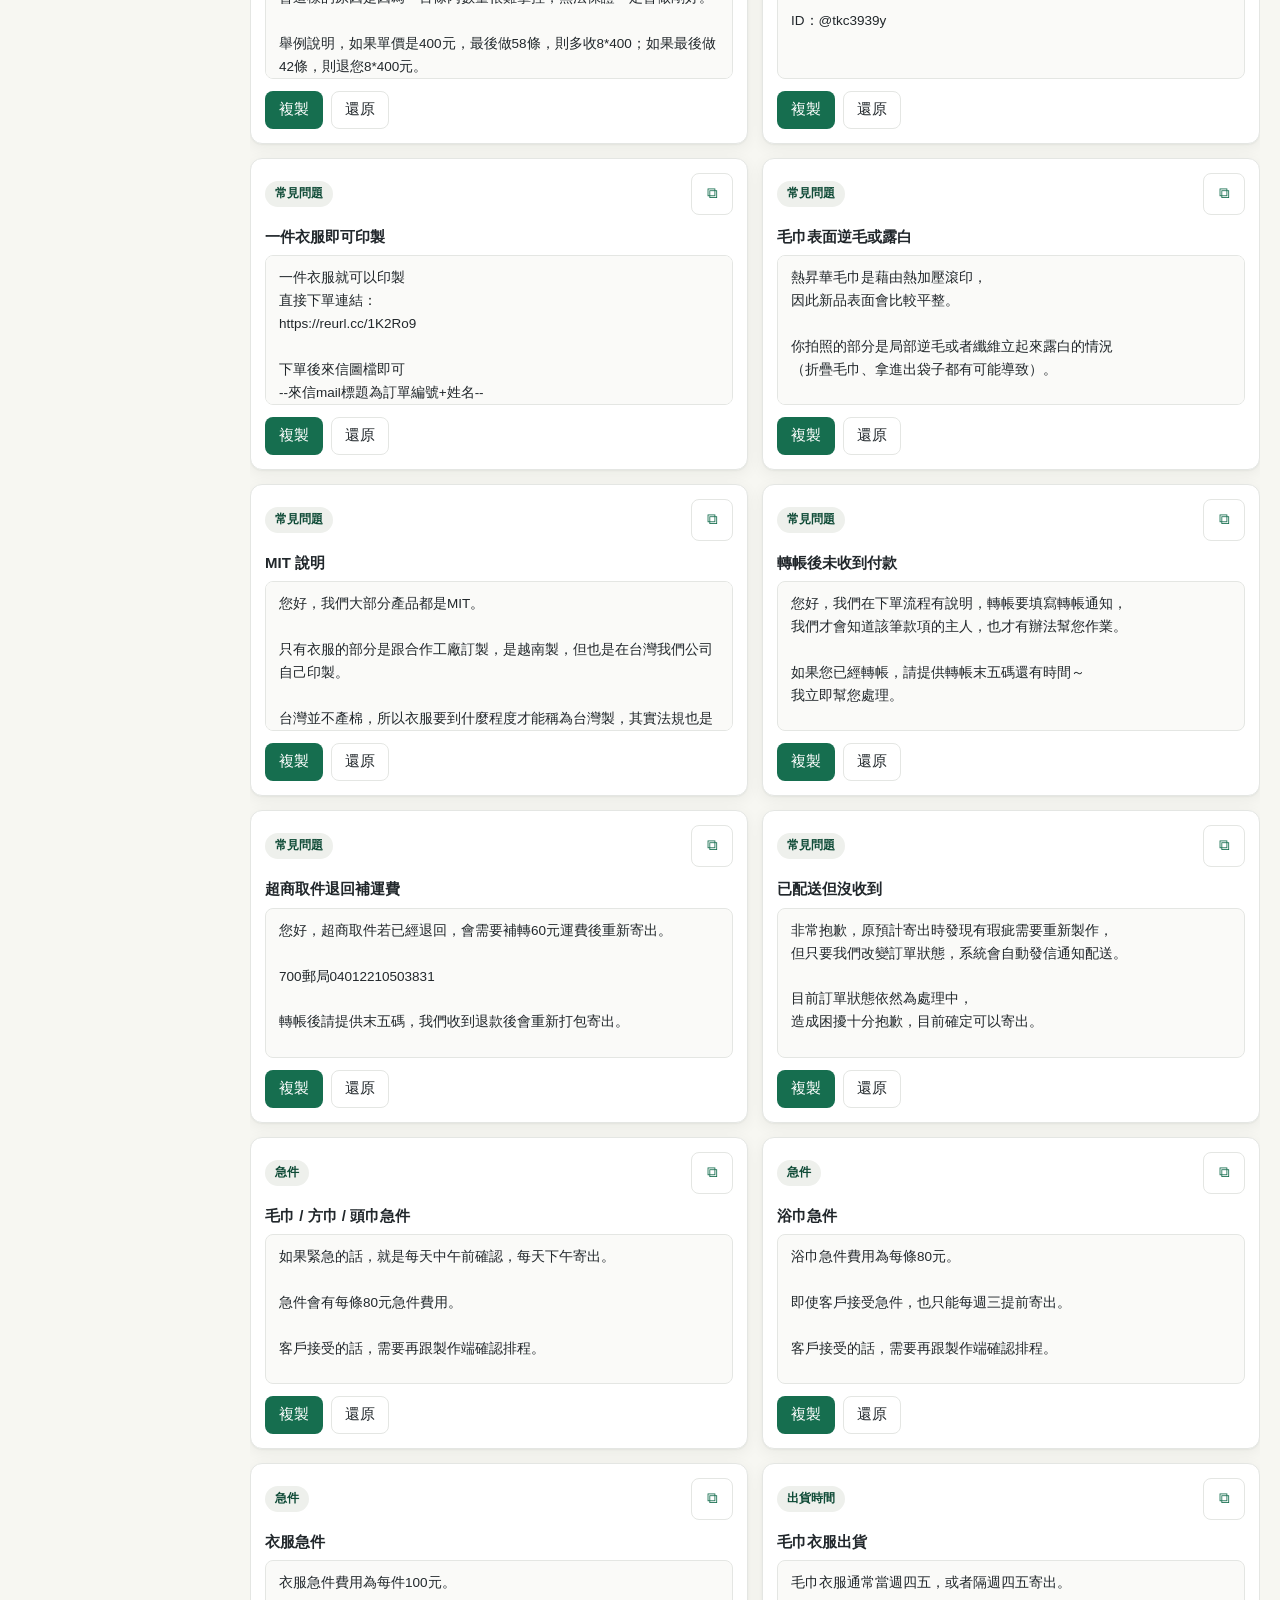
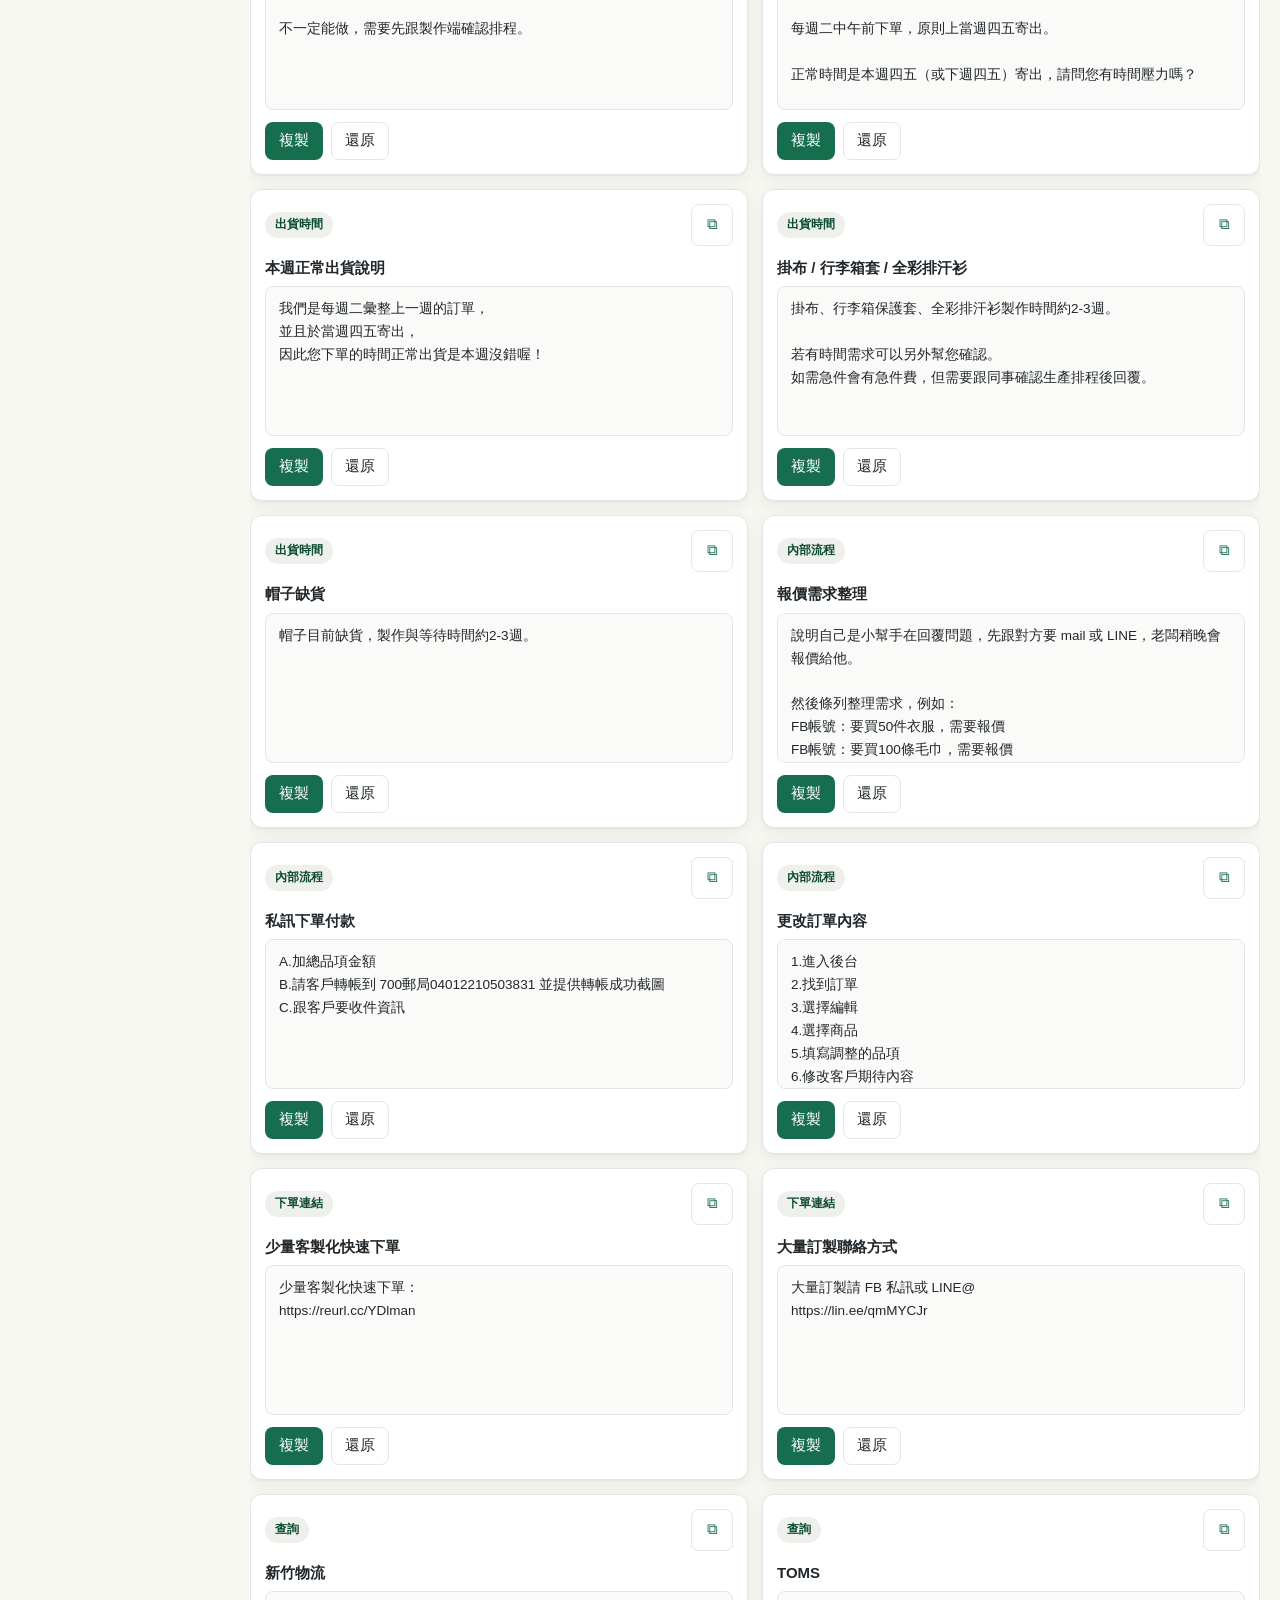
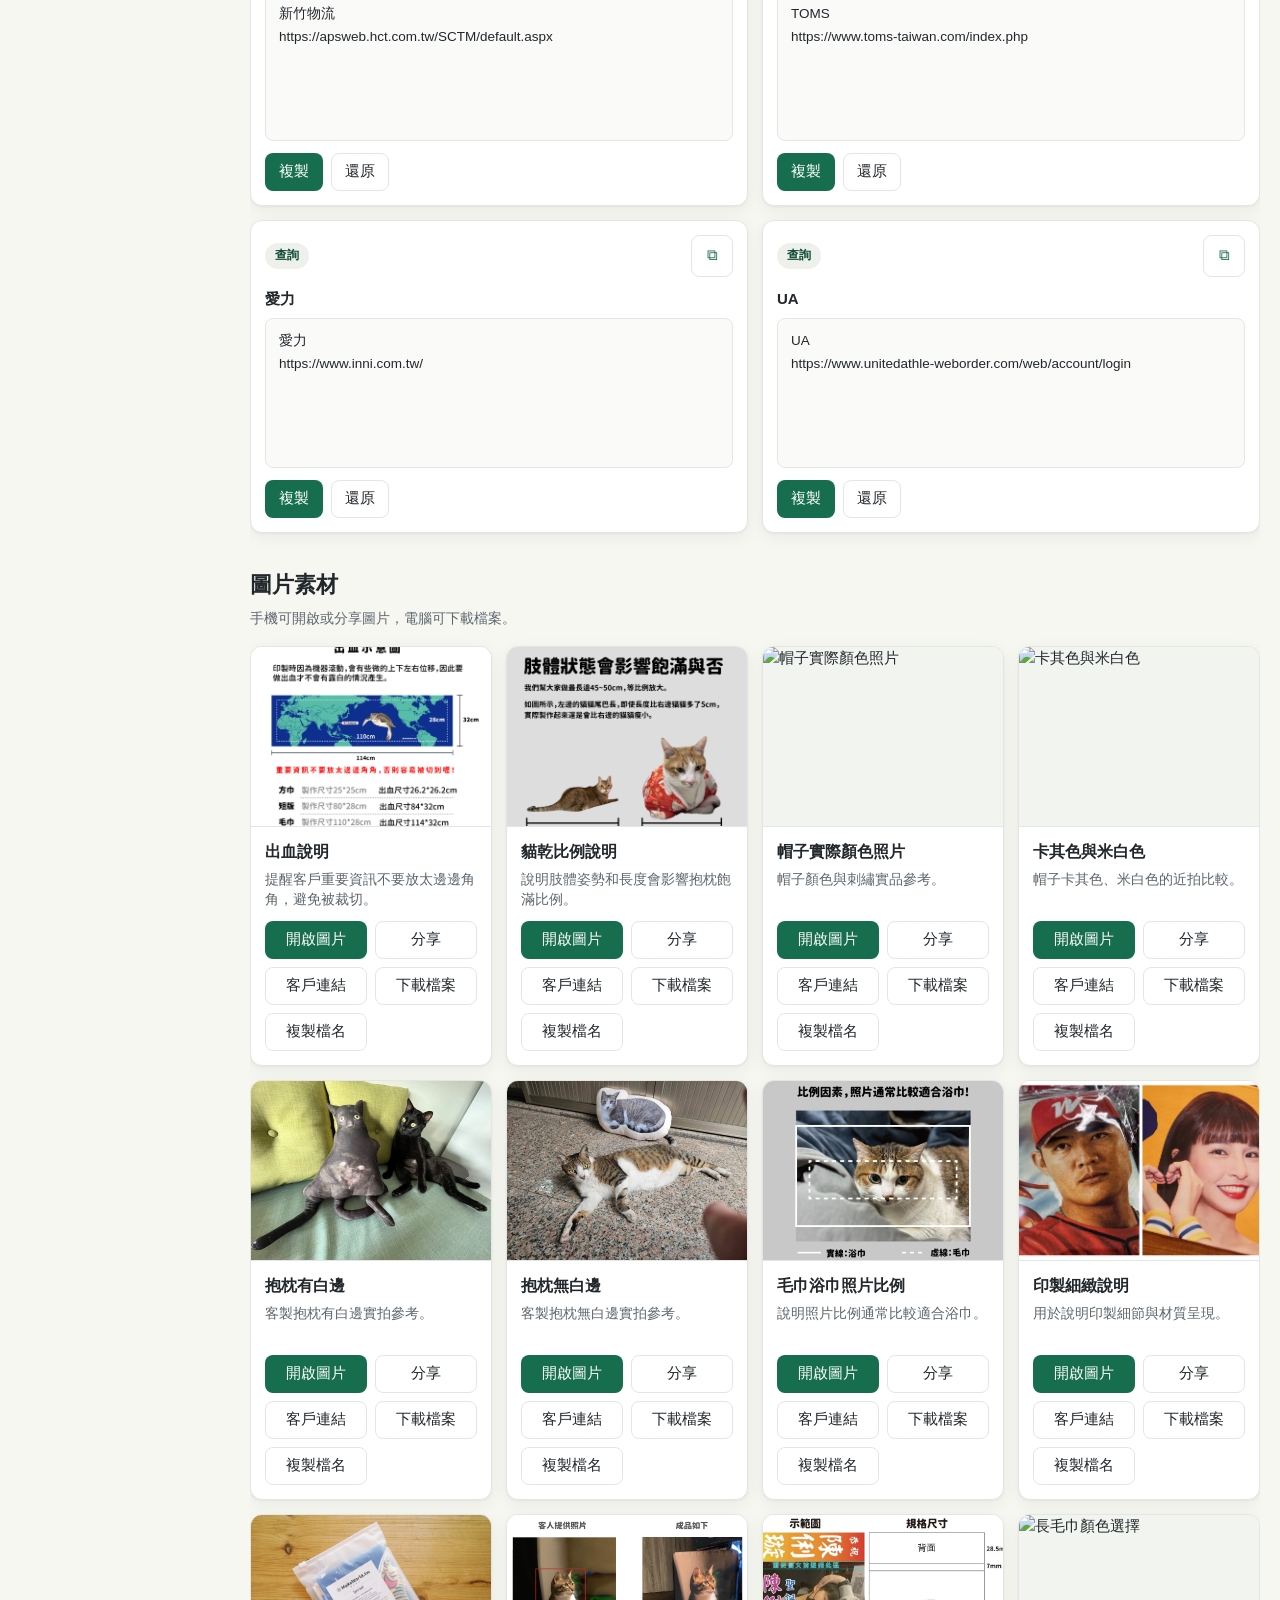
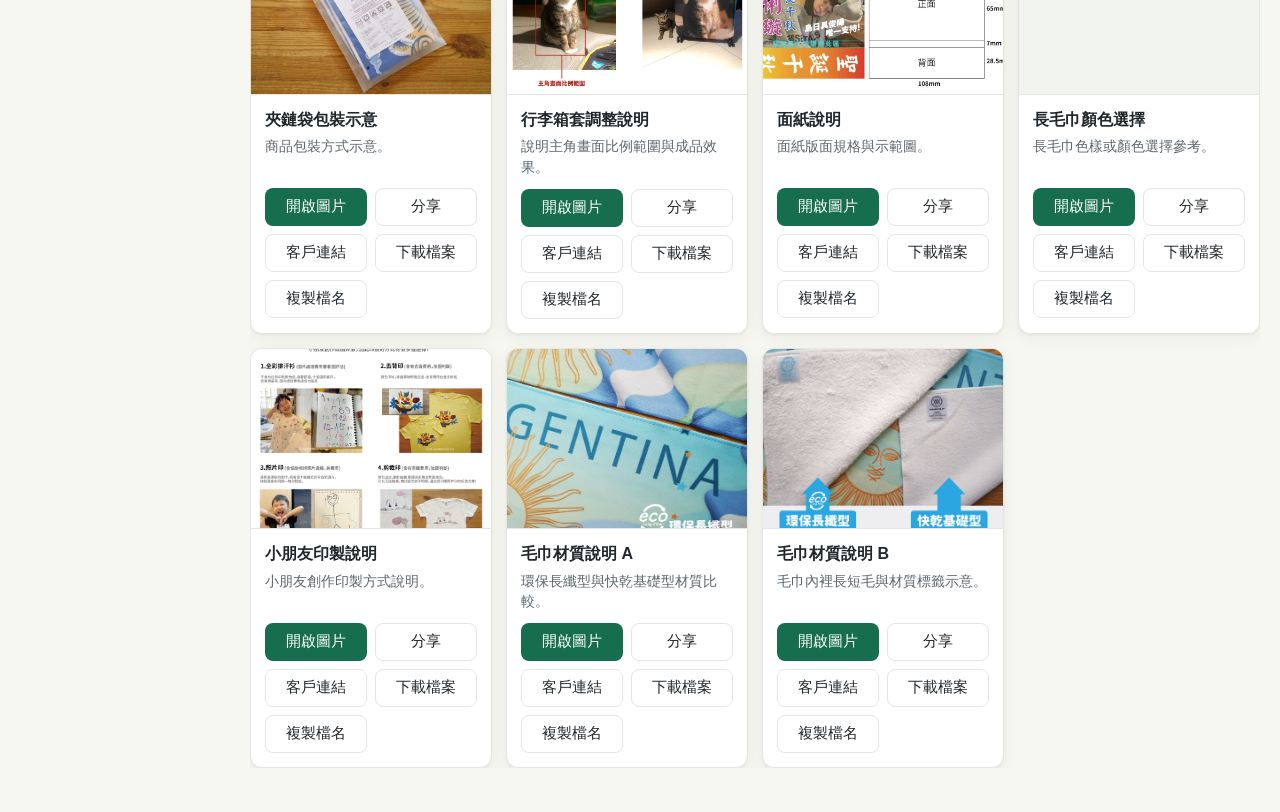
==== commit 768e2b5e: "Add towel design FAQ" ====
--- a/customer/index.html
+++ b/customer/index.html
@@ -52,6 +52,6 @@
 
     <div class="toast" id="toast" role="status" aria-live="polite"></div>
 
-    <script src="script.js?v=20260731-small-towel-pricing"></script>
+    <script src="script.js?v=20260731-towel-design-note"></script>
   </body>
 </html>
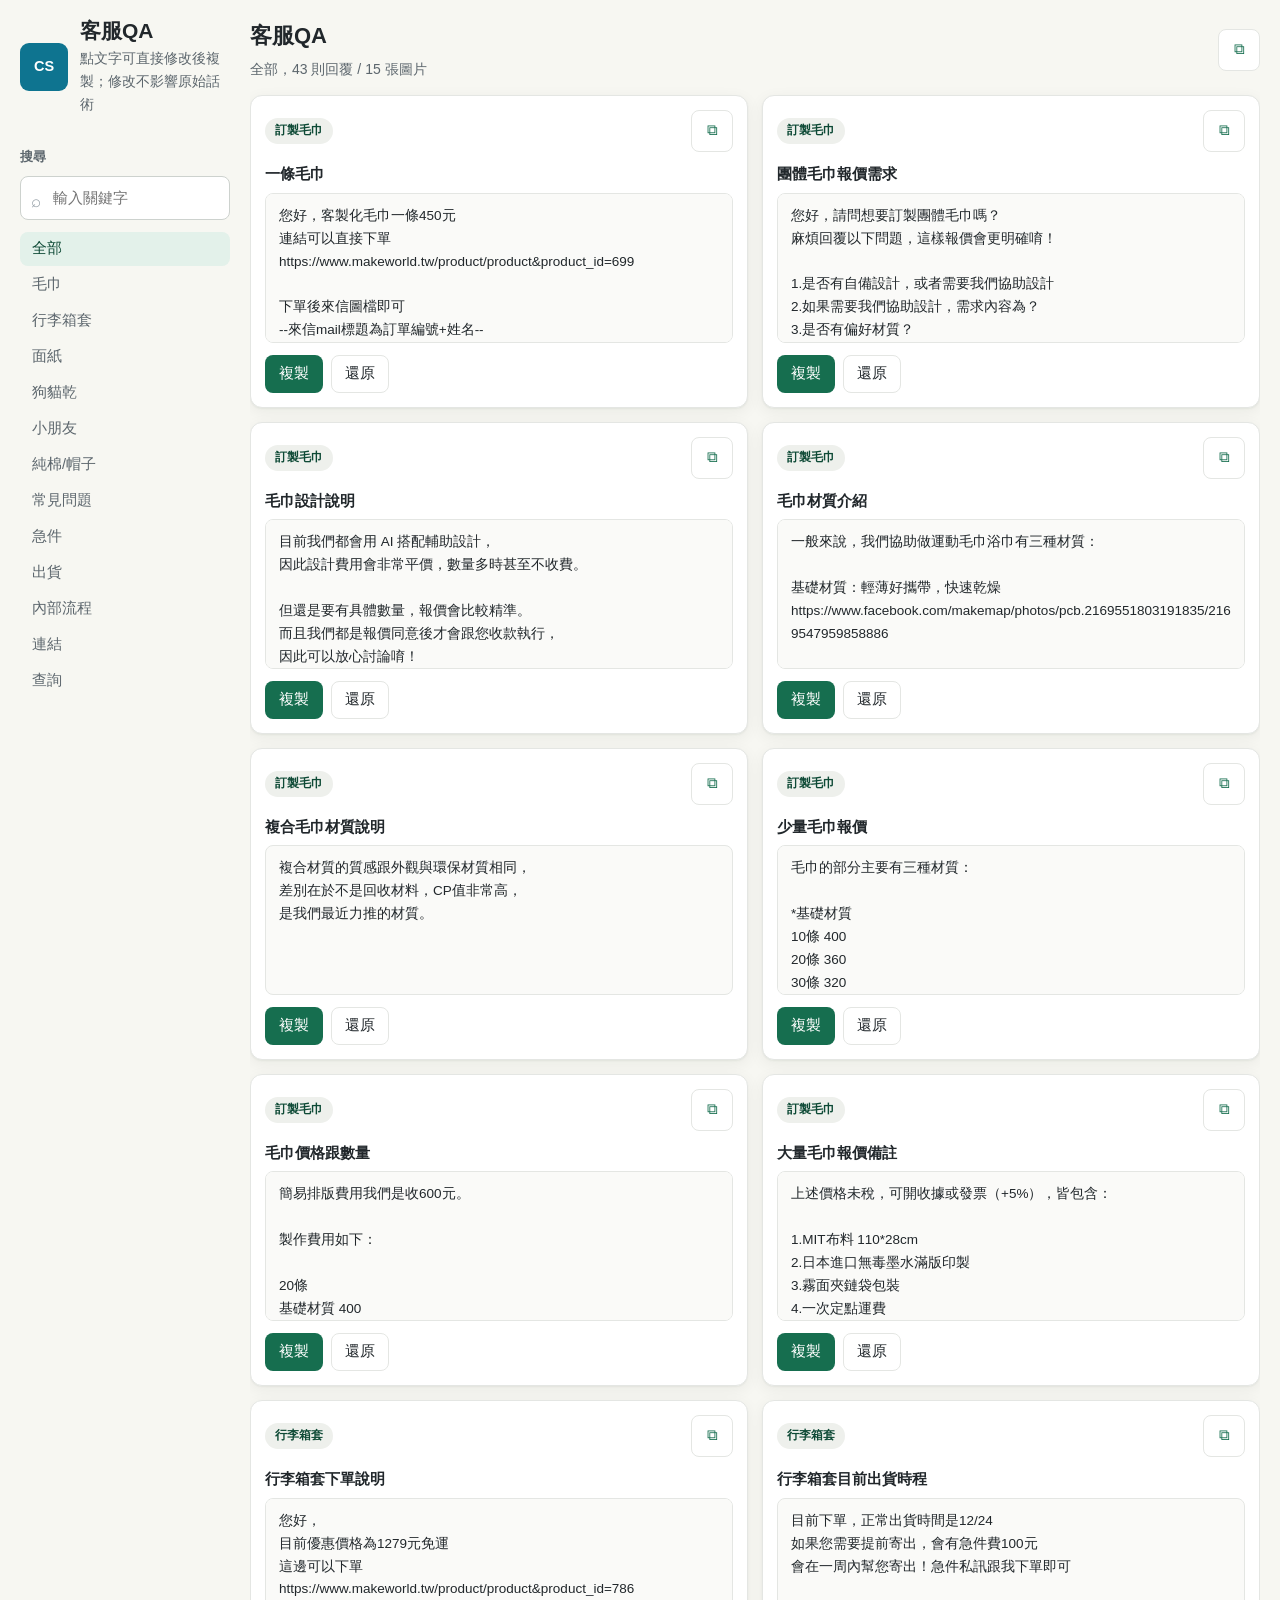
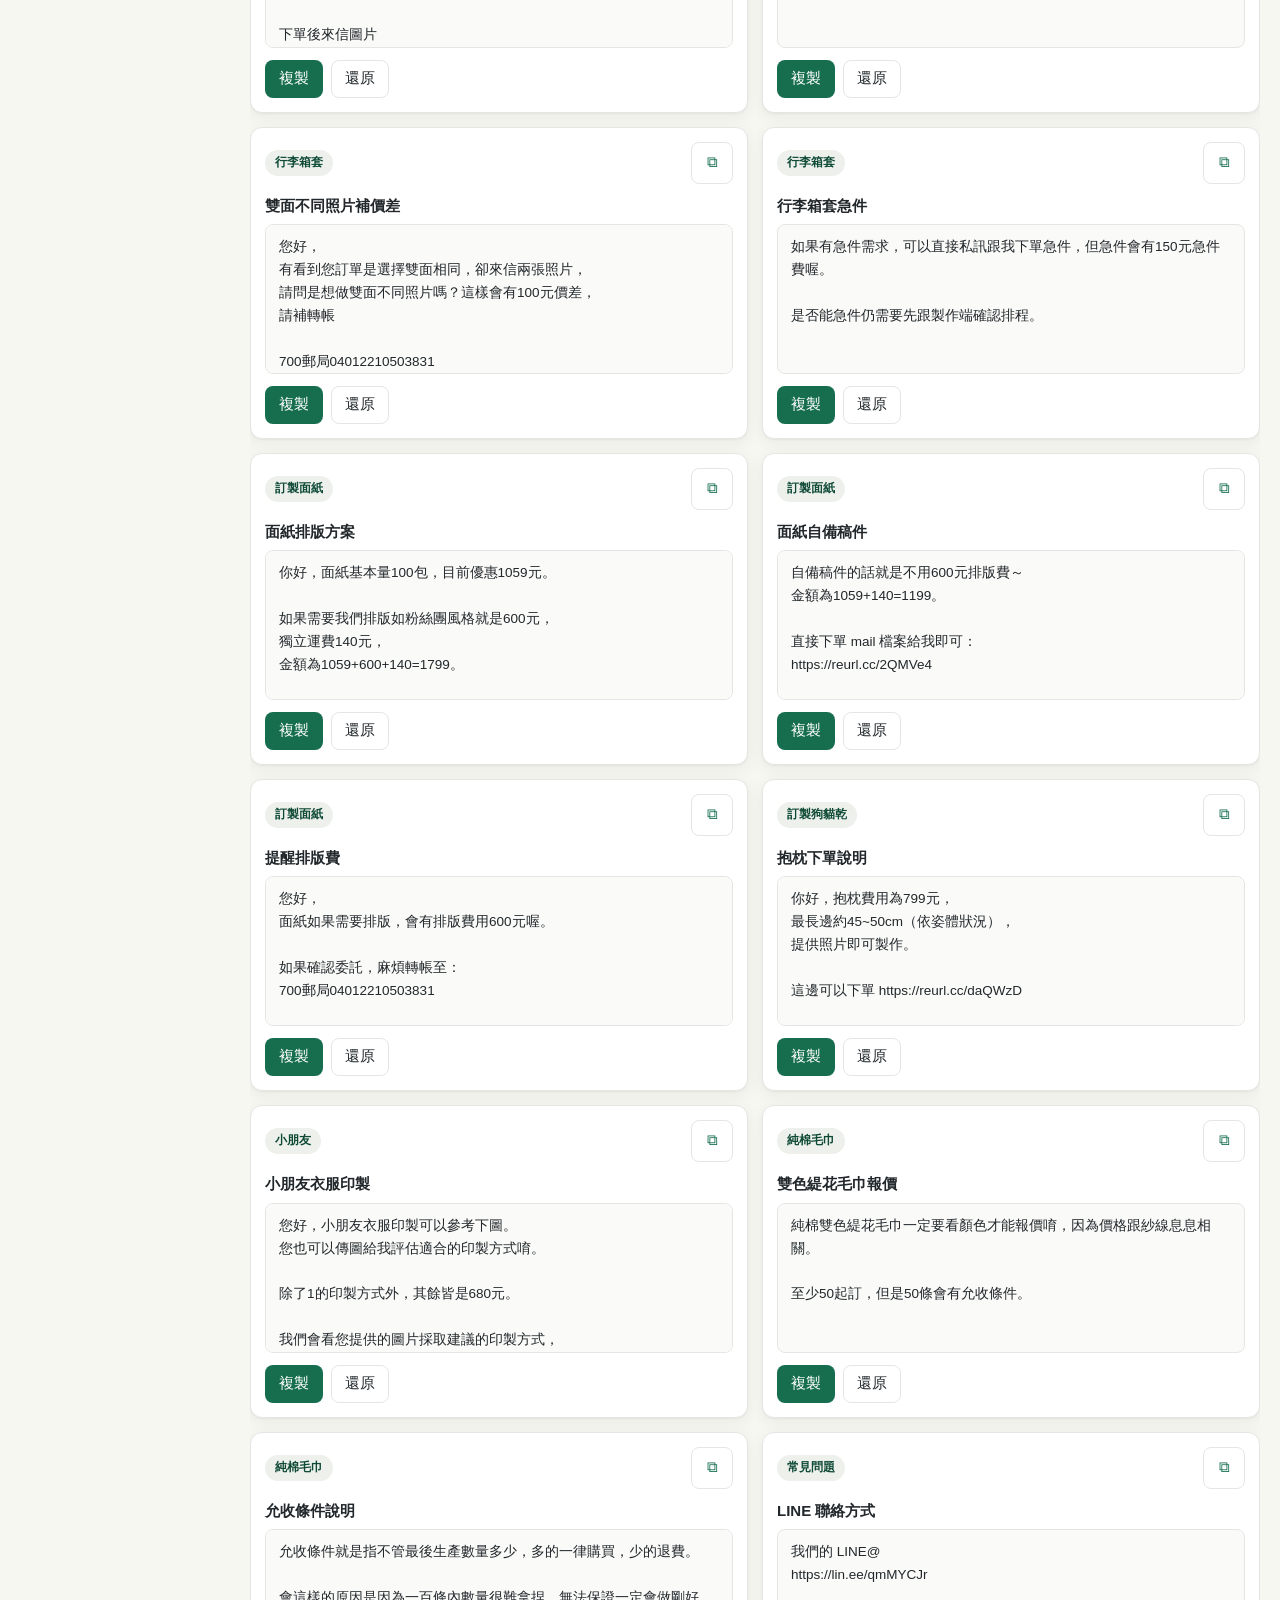
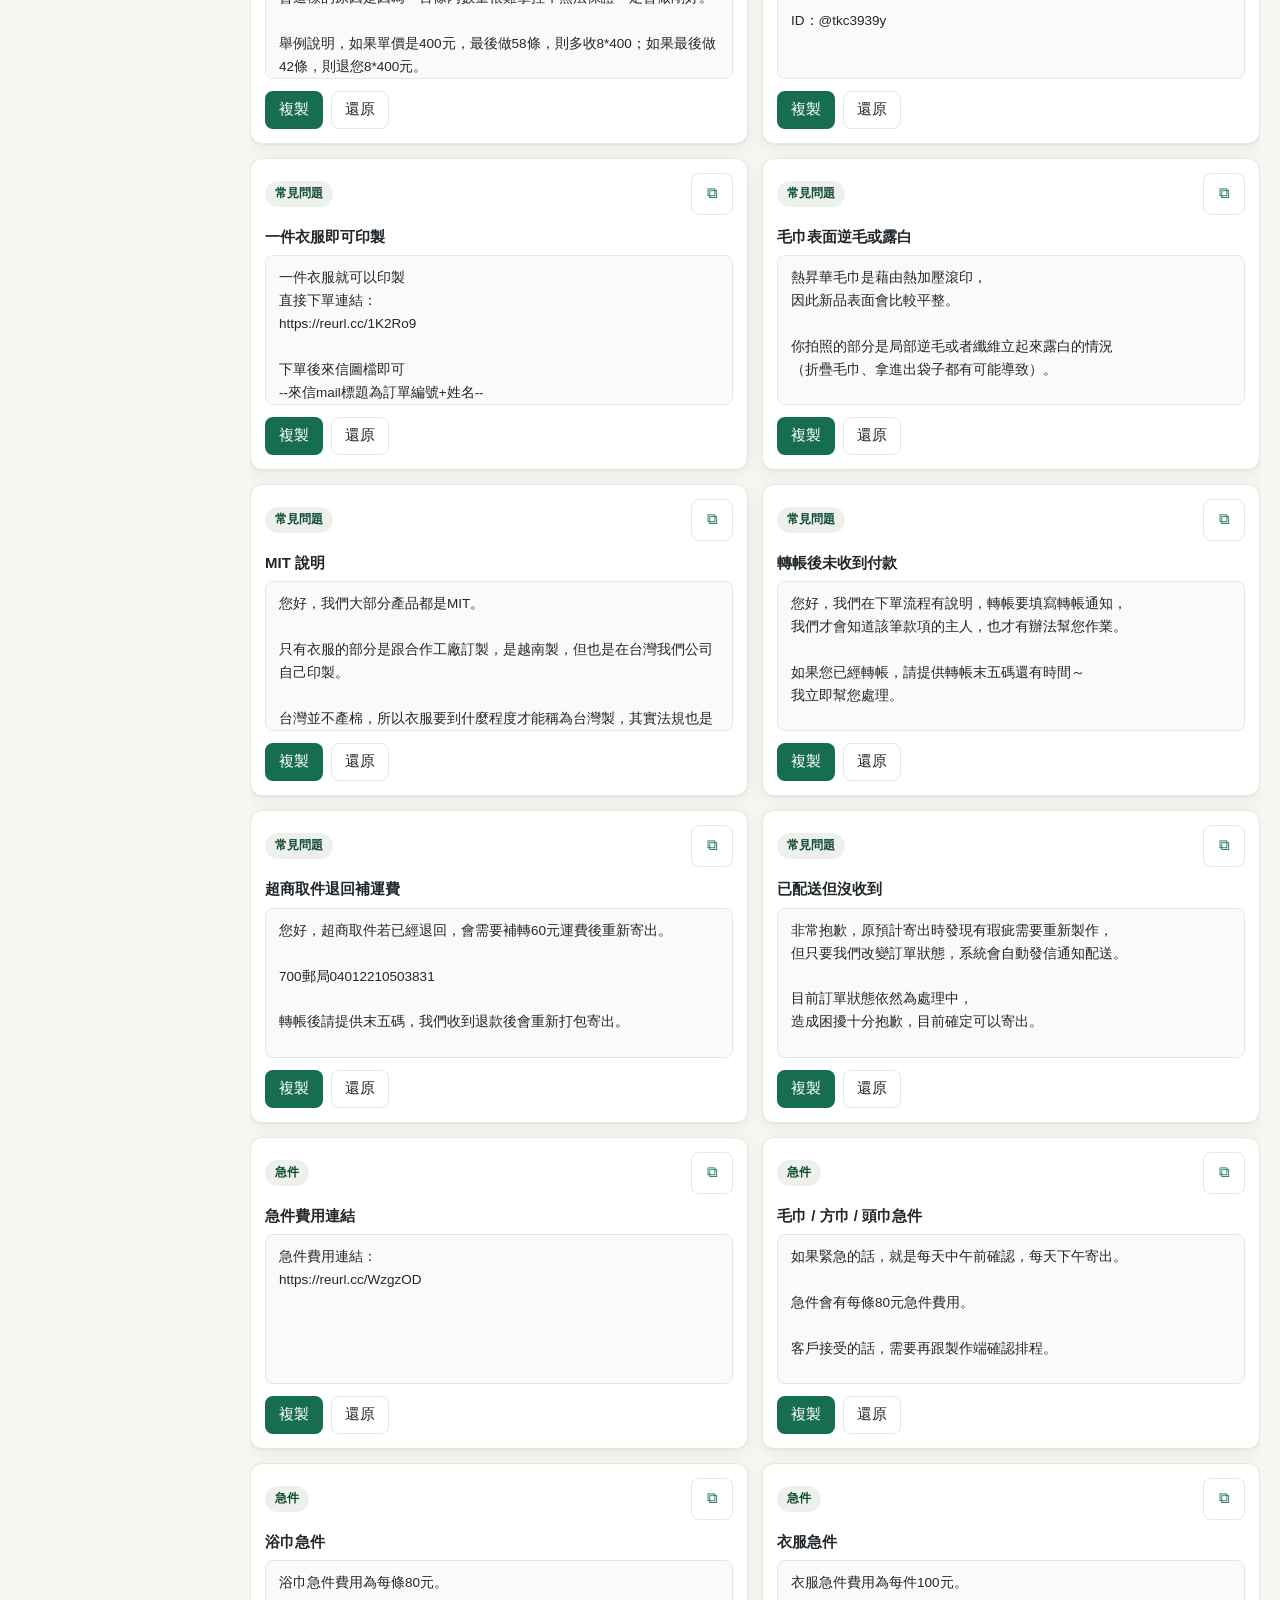
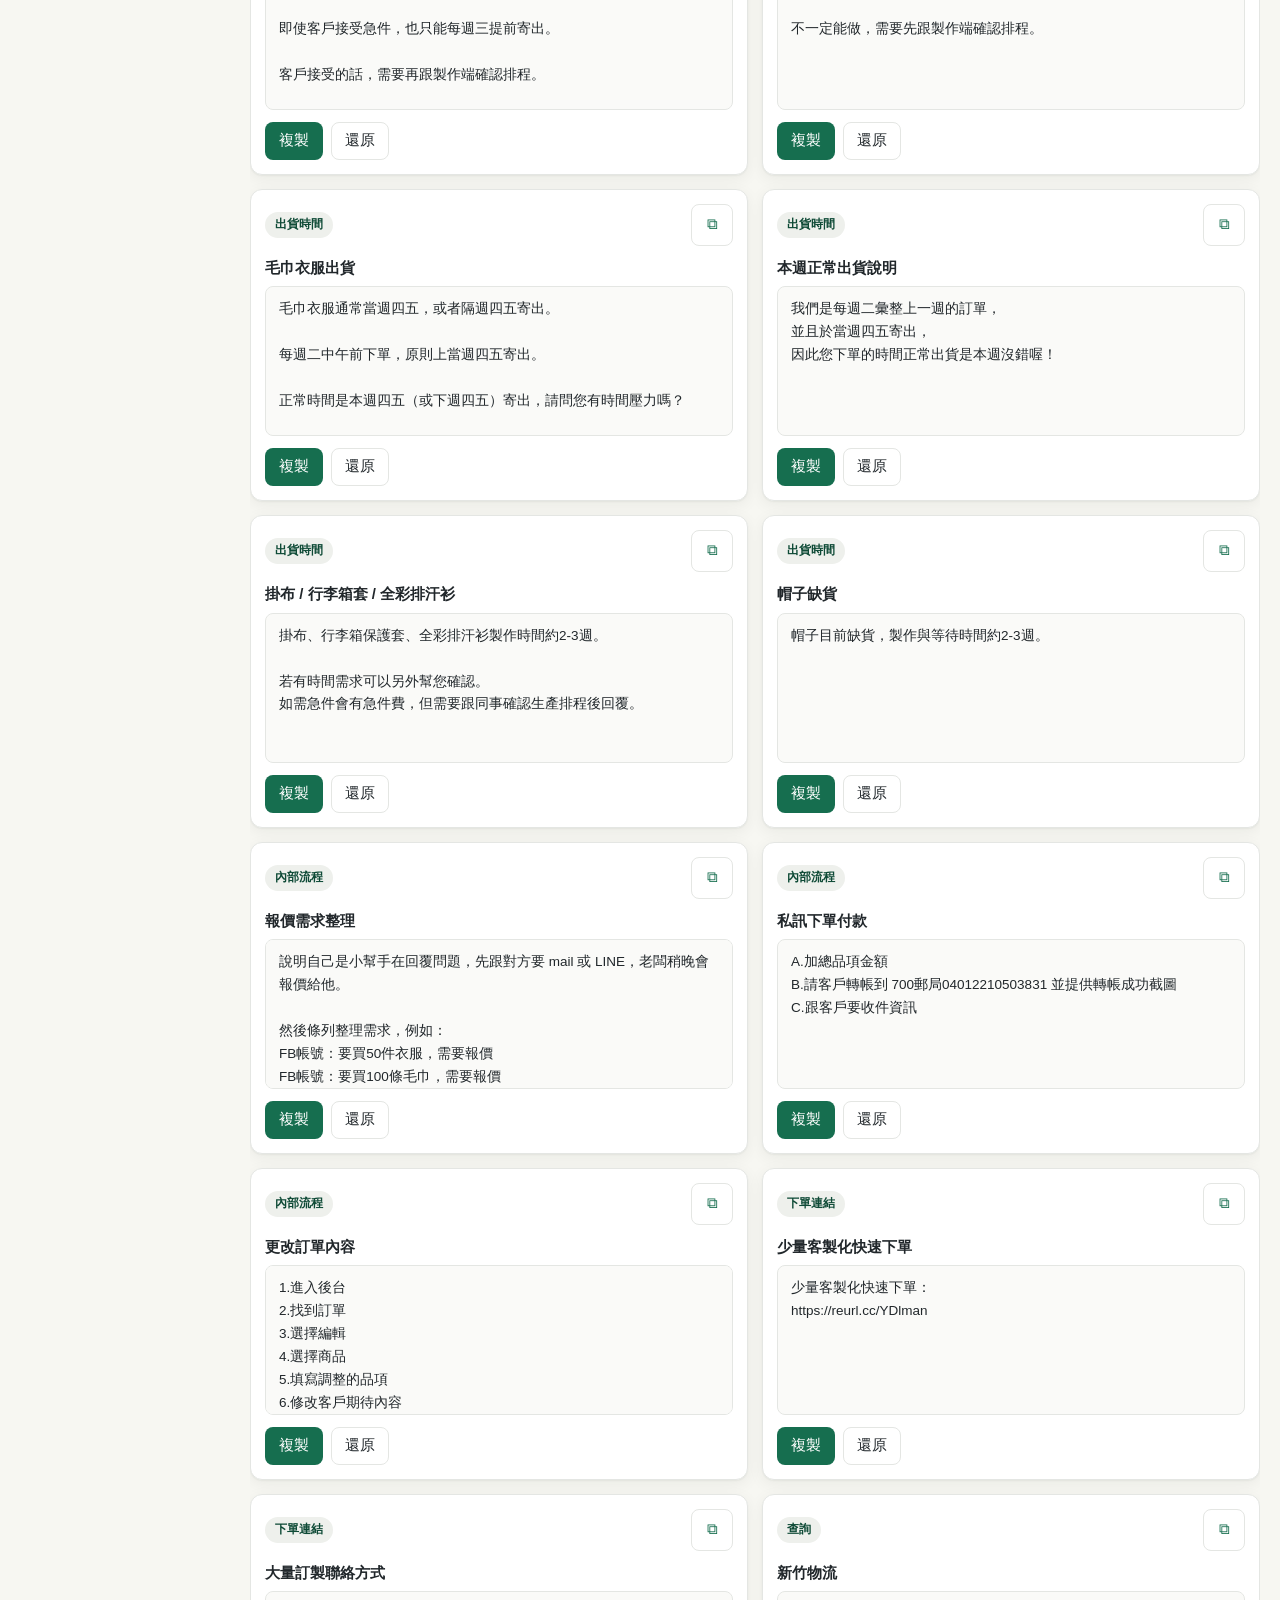
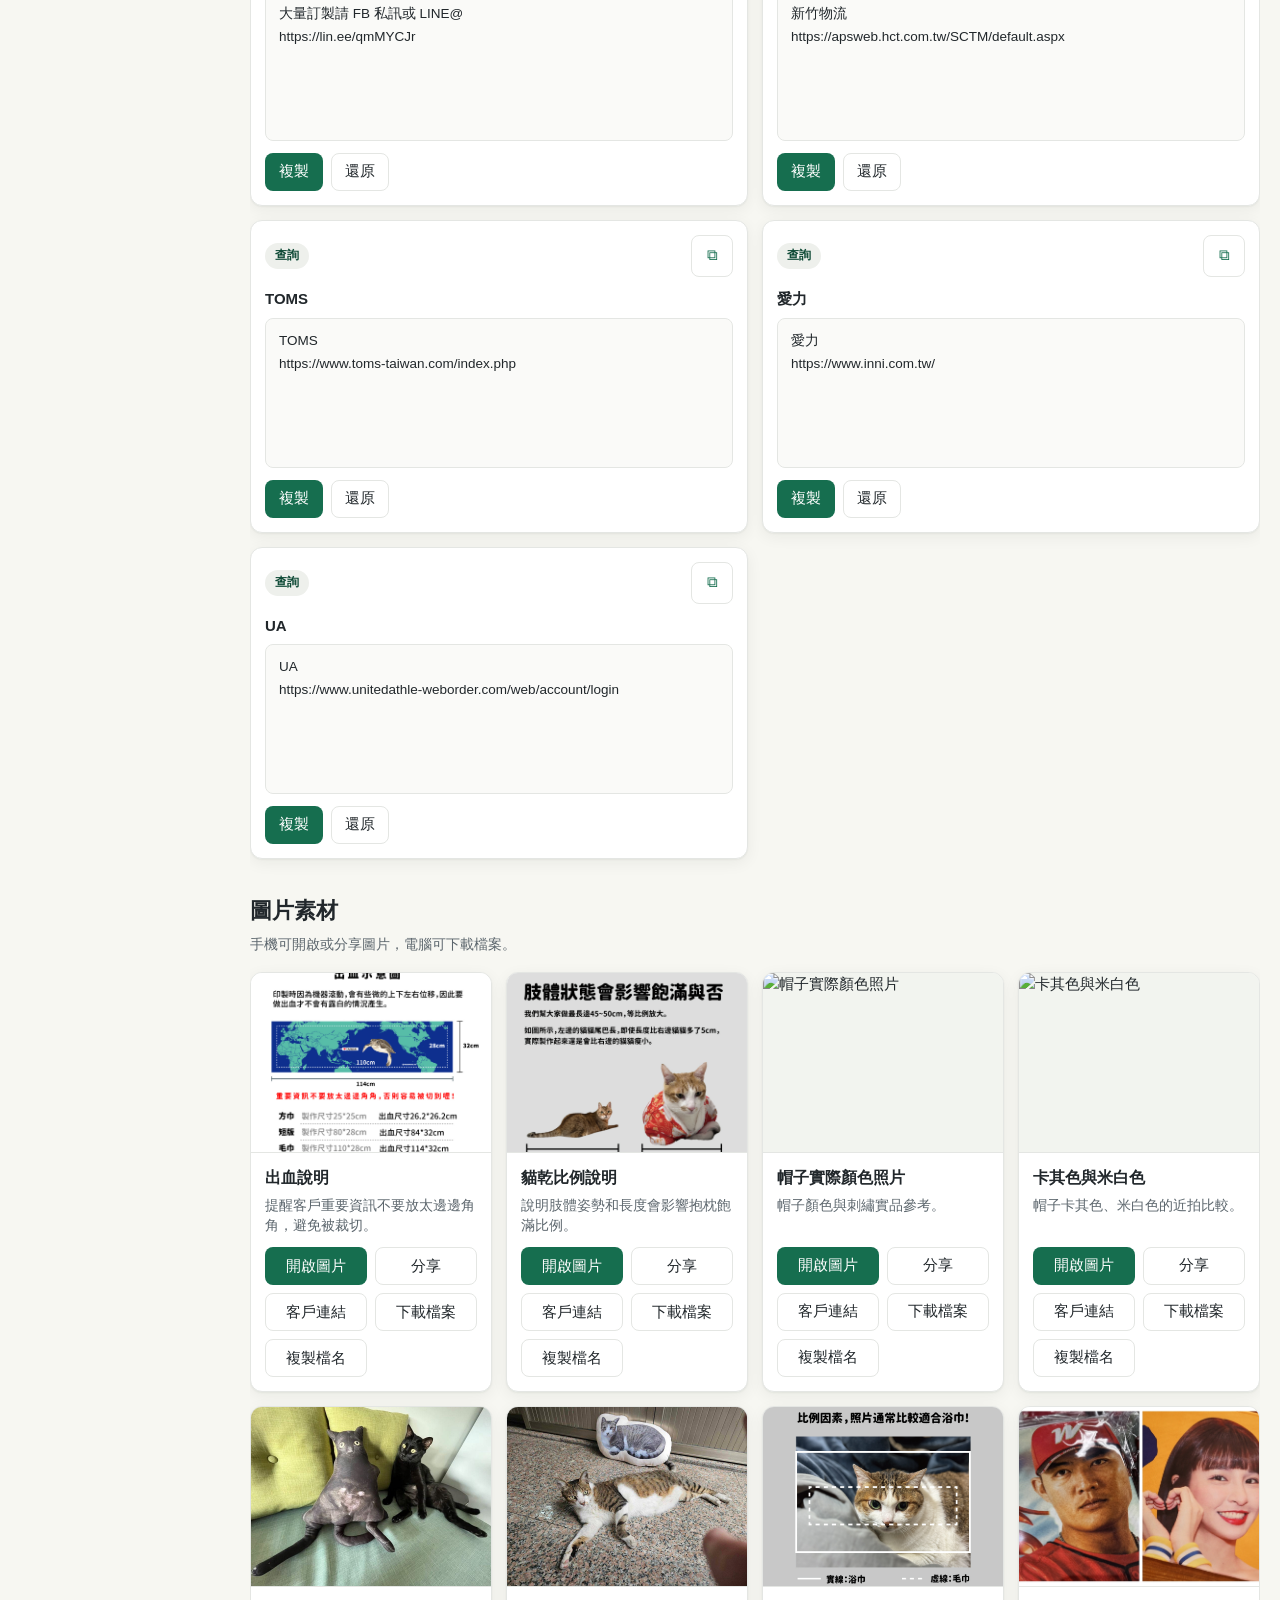
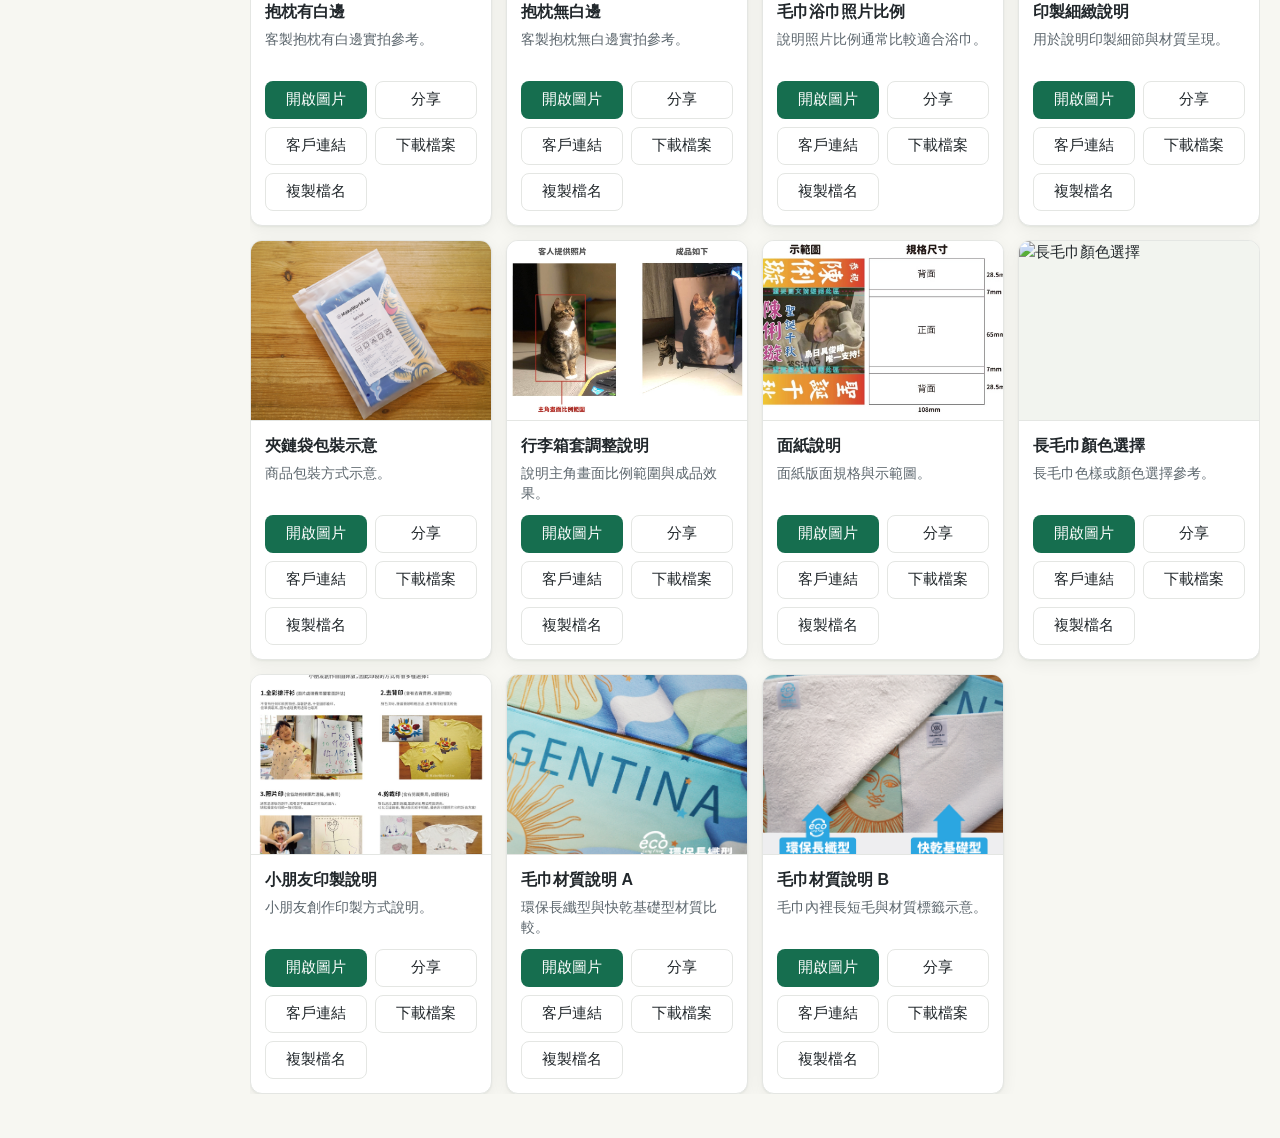
==== commit 3f60a71e: "Add rush fee link to customer FAQ" ====
--- a/customer/index.html
+++ b/customer/index.html
@@ -52,6 +52,6 @@
 
     <div class="toast" id="toast" role="status" aria-live="polite"></div>
 
-    <script src="script.js?v=20260731-towel-design-note"></script>
+    <script src="script.js?v=20261008-rush-fee-link"></script>
   </body>
 </html>
